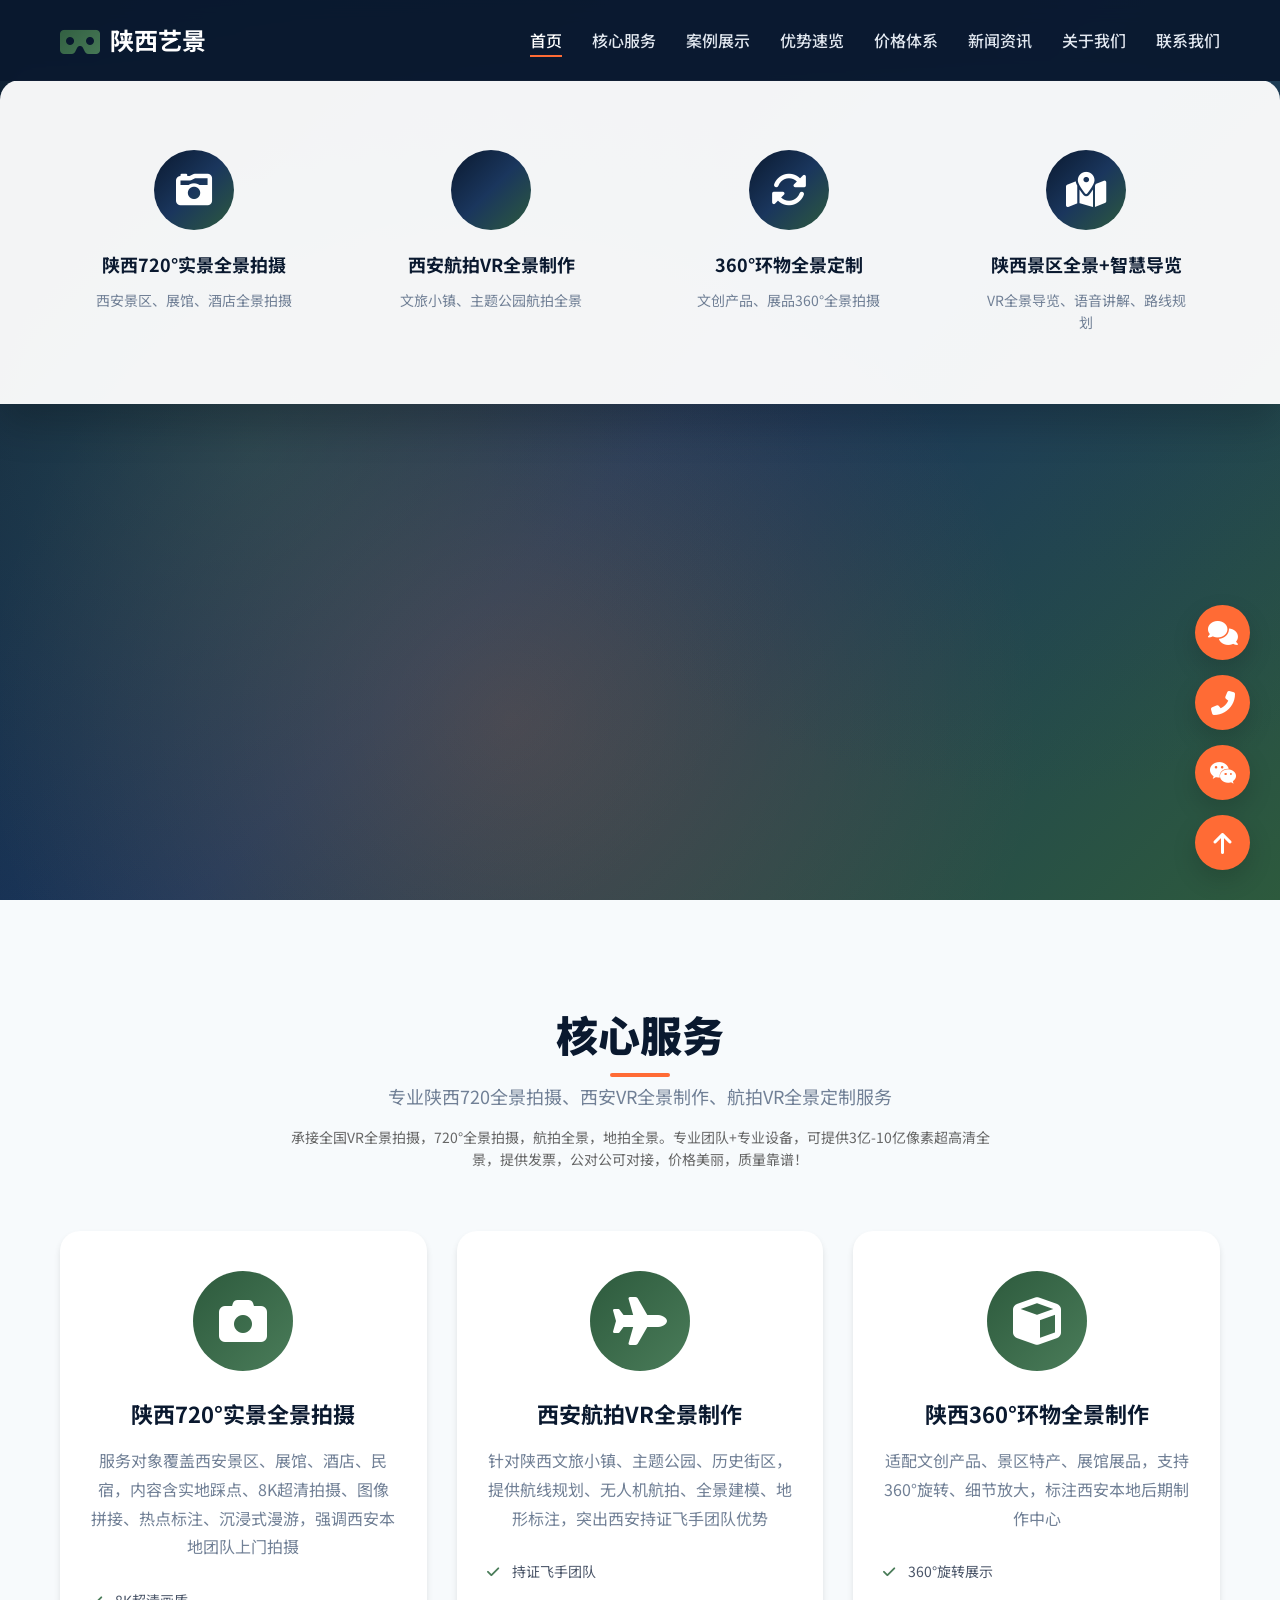
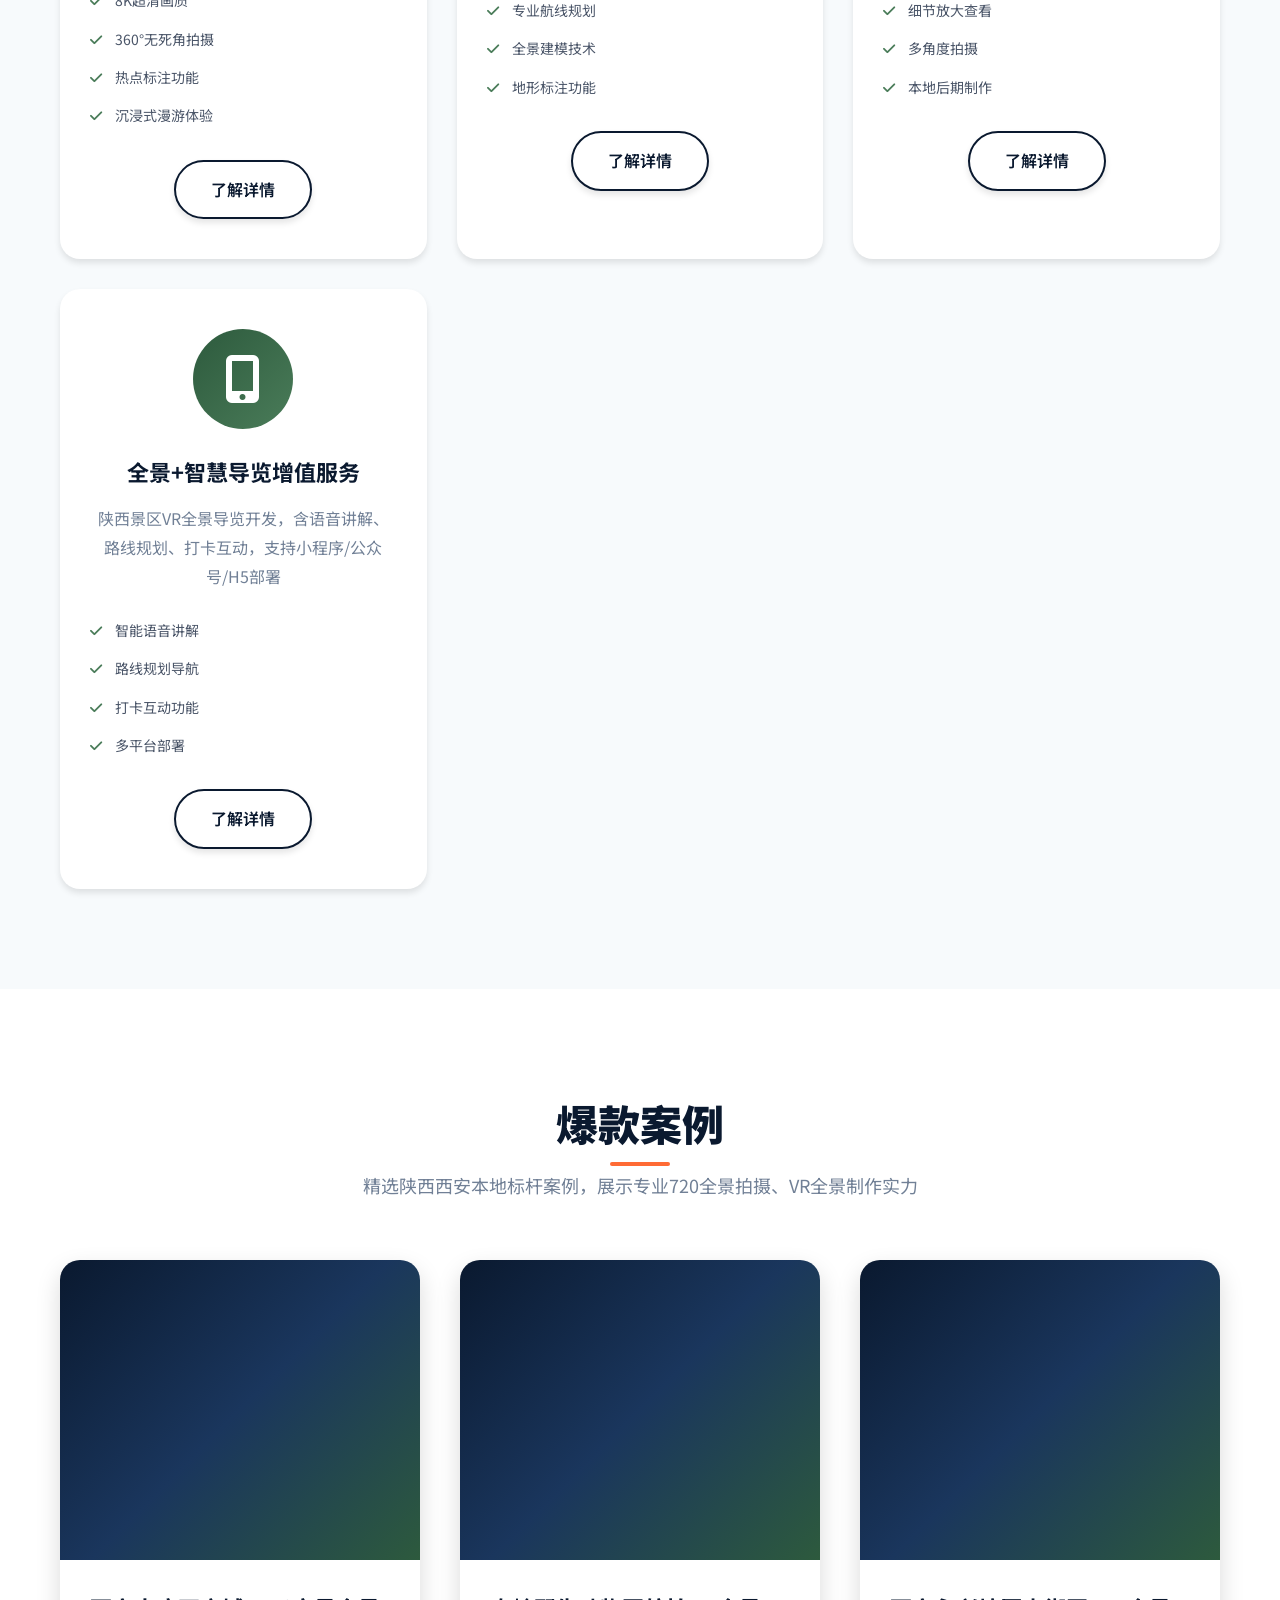
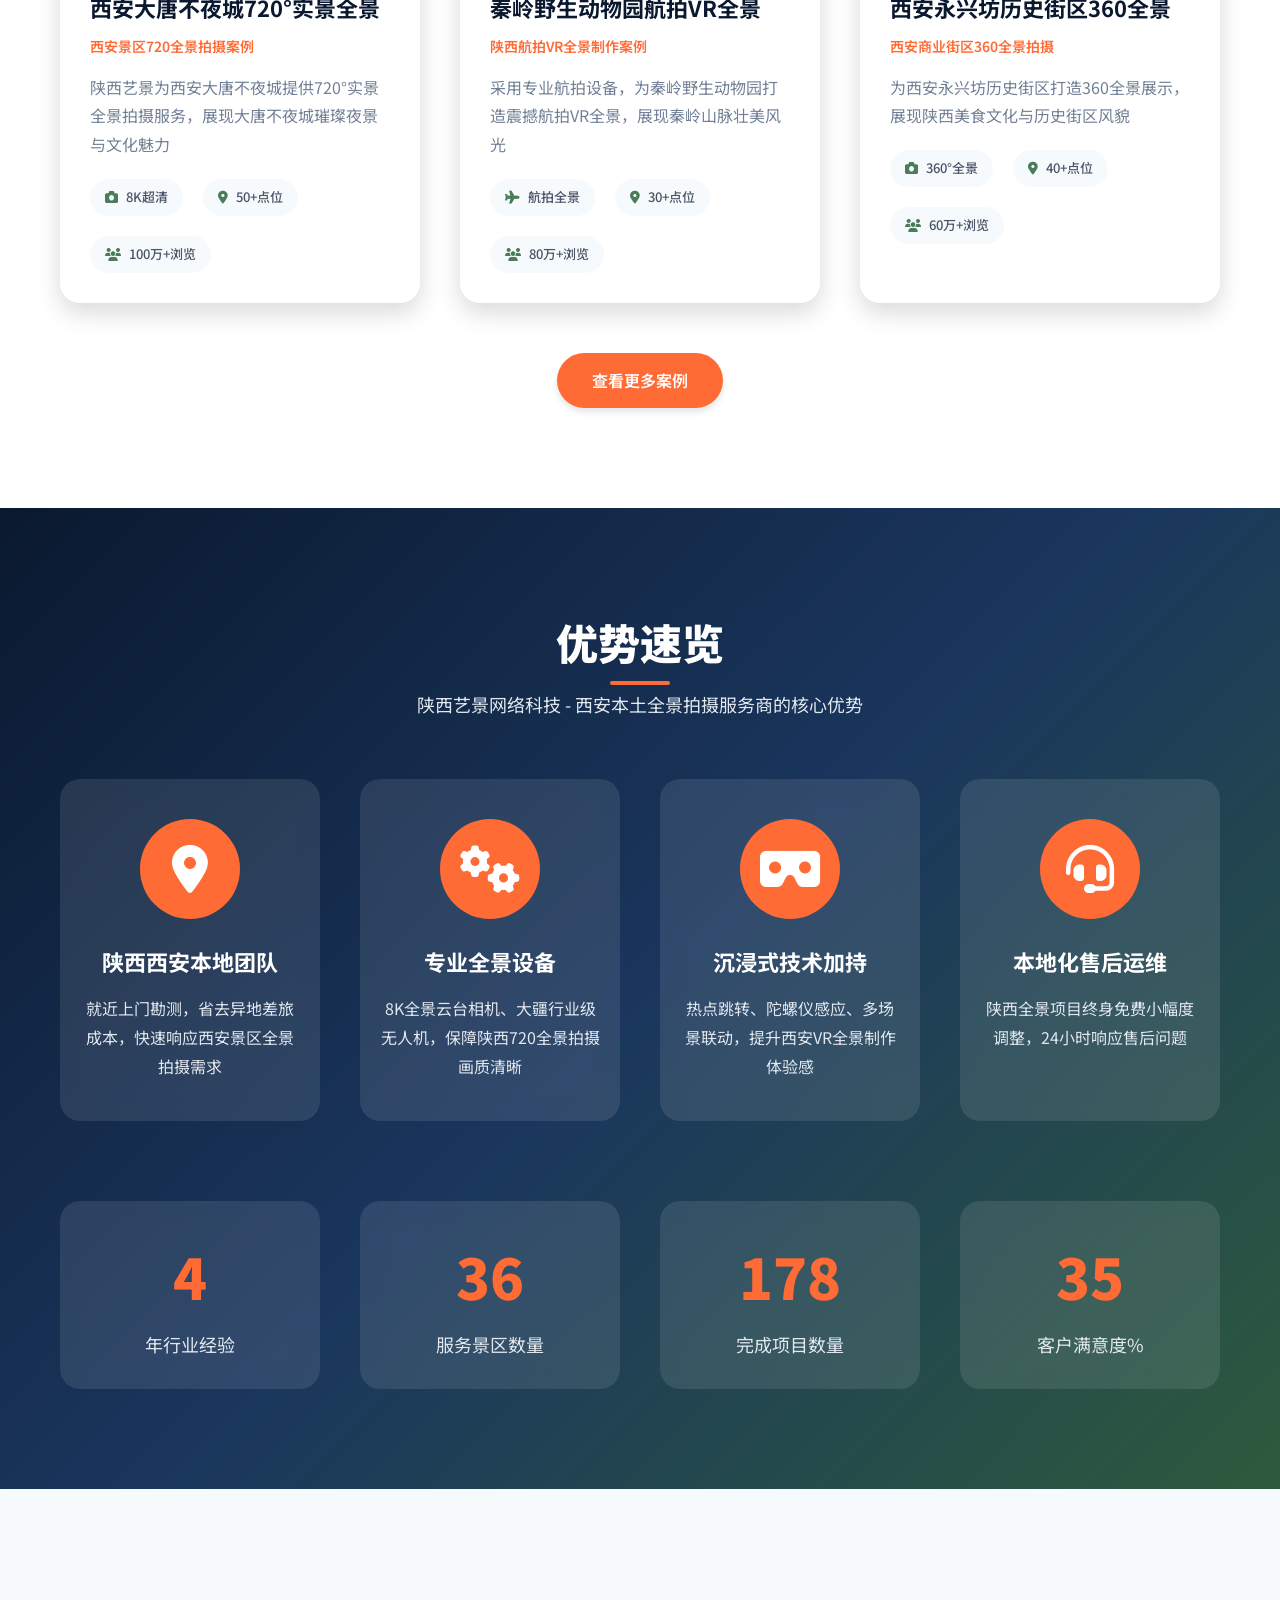
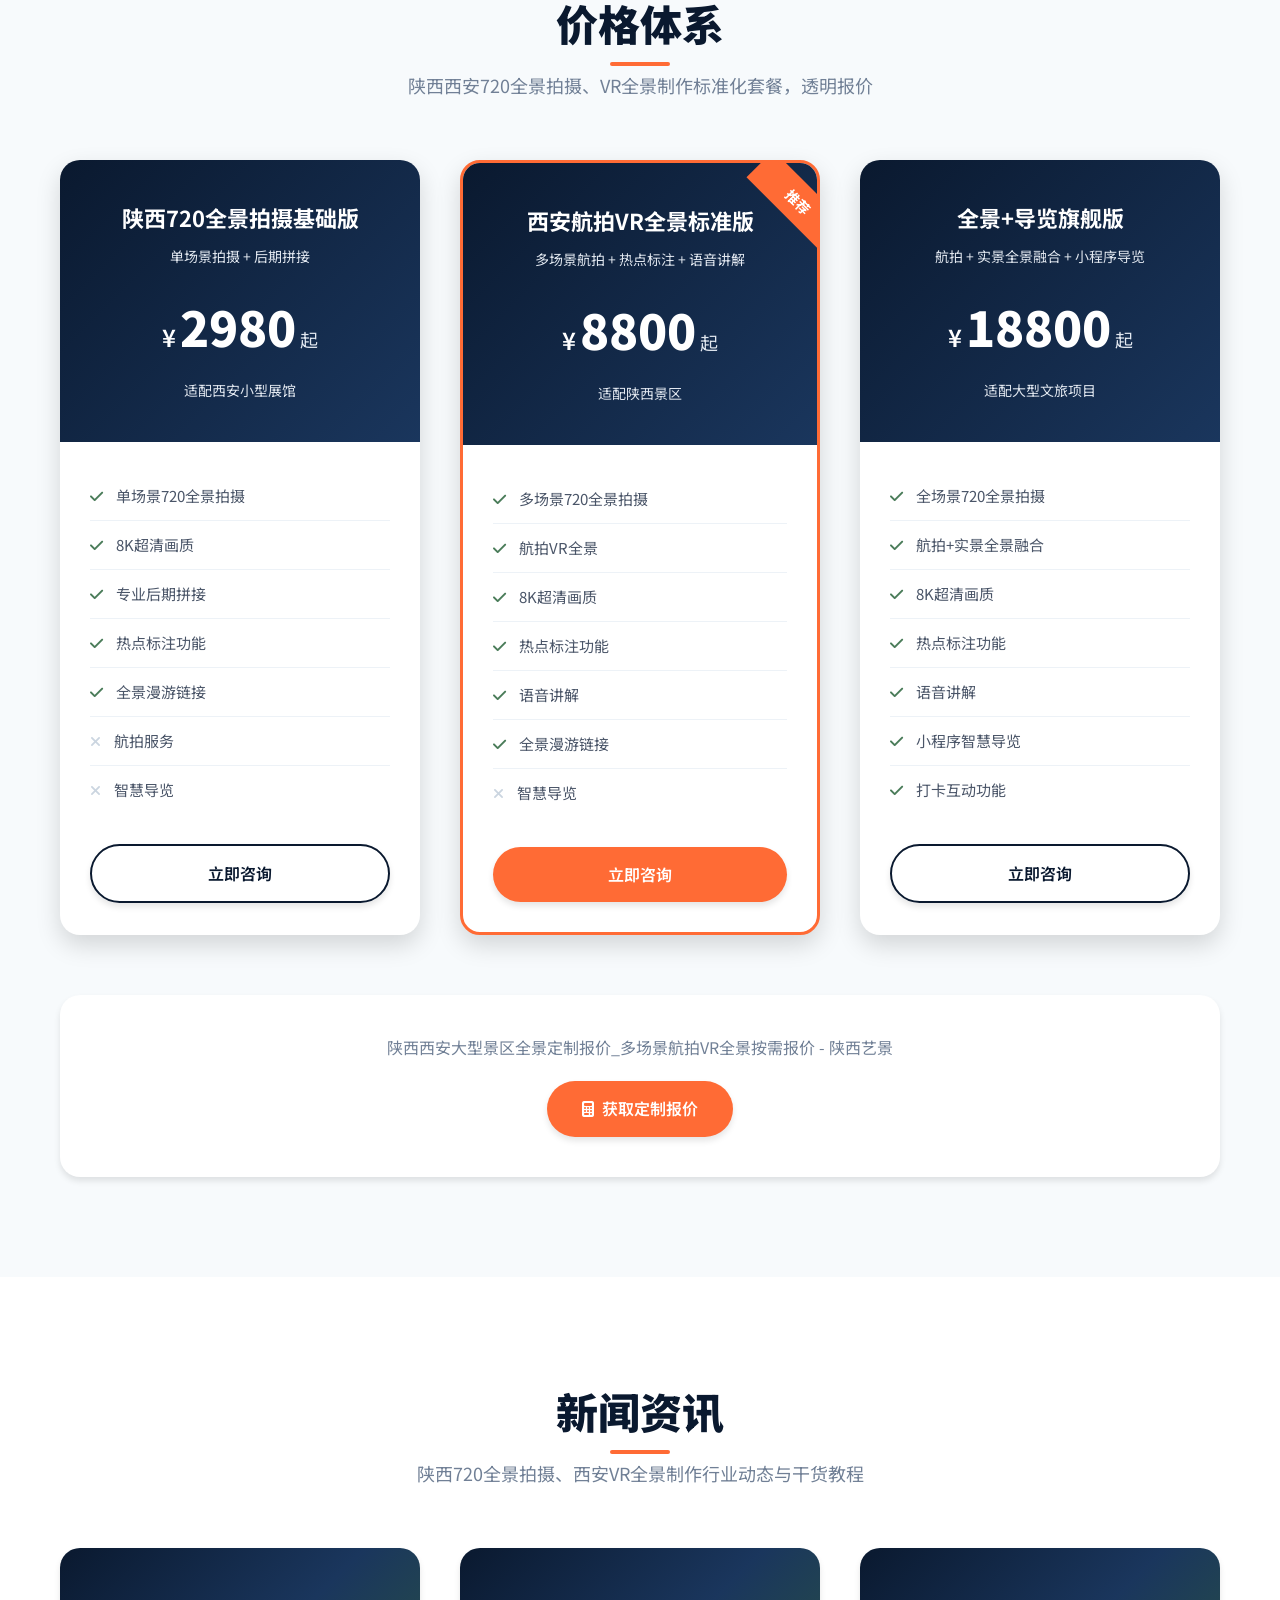
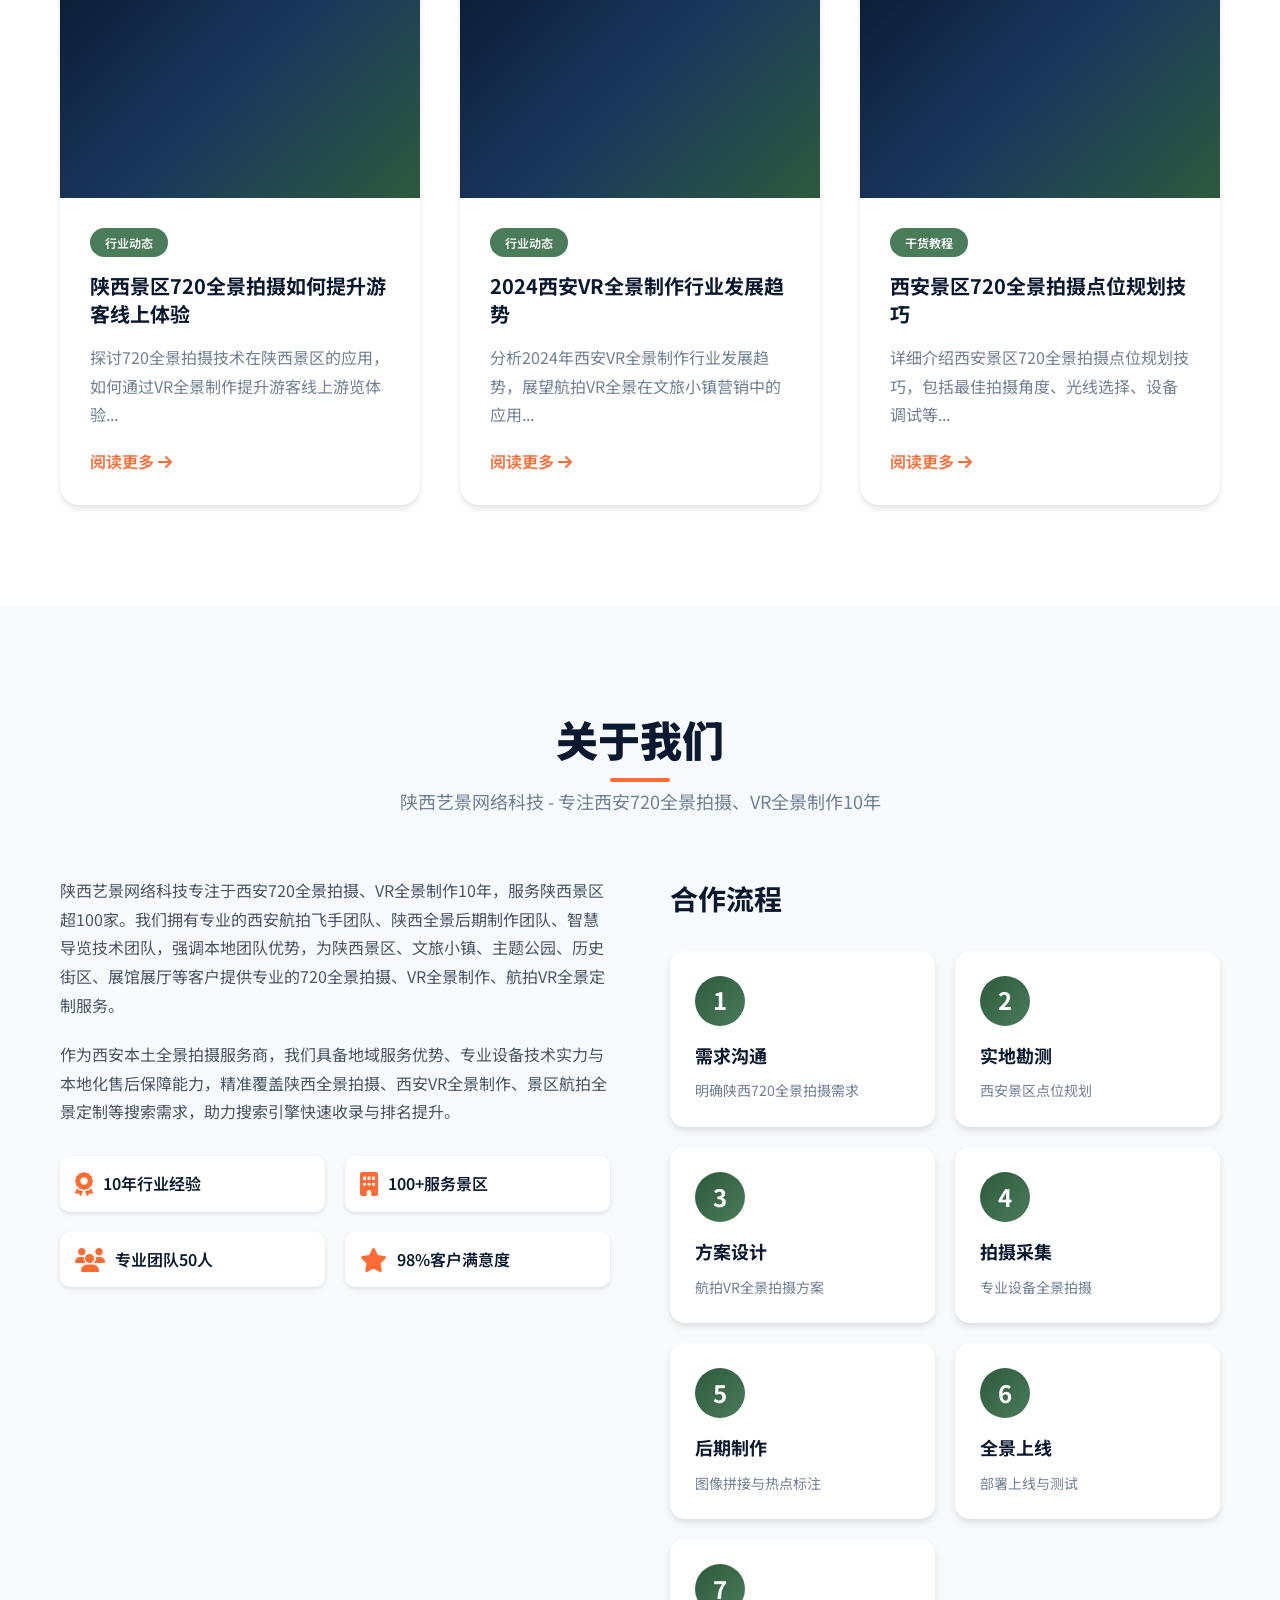
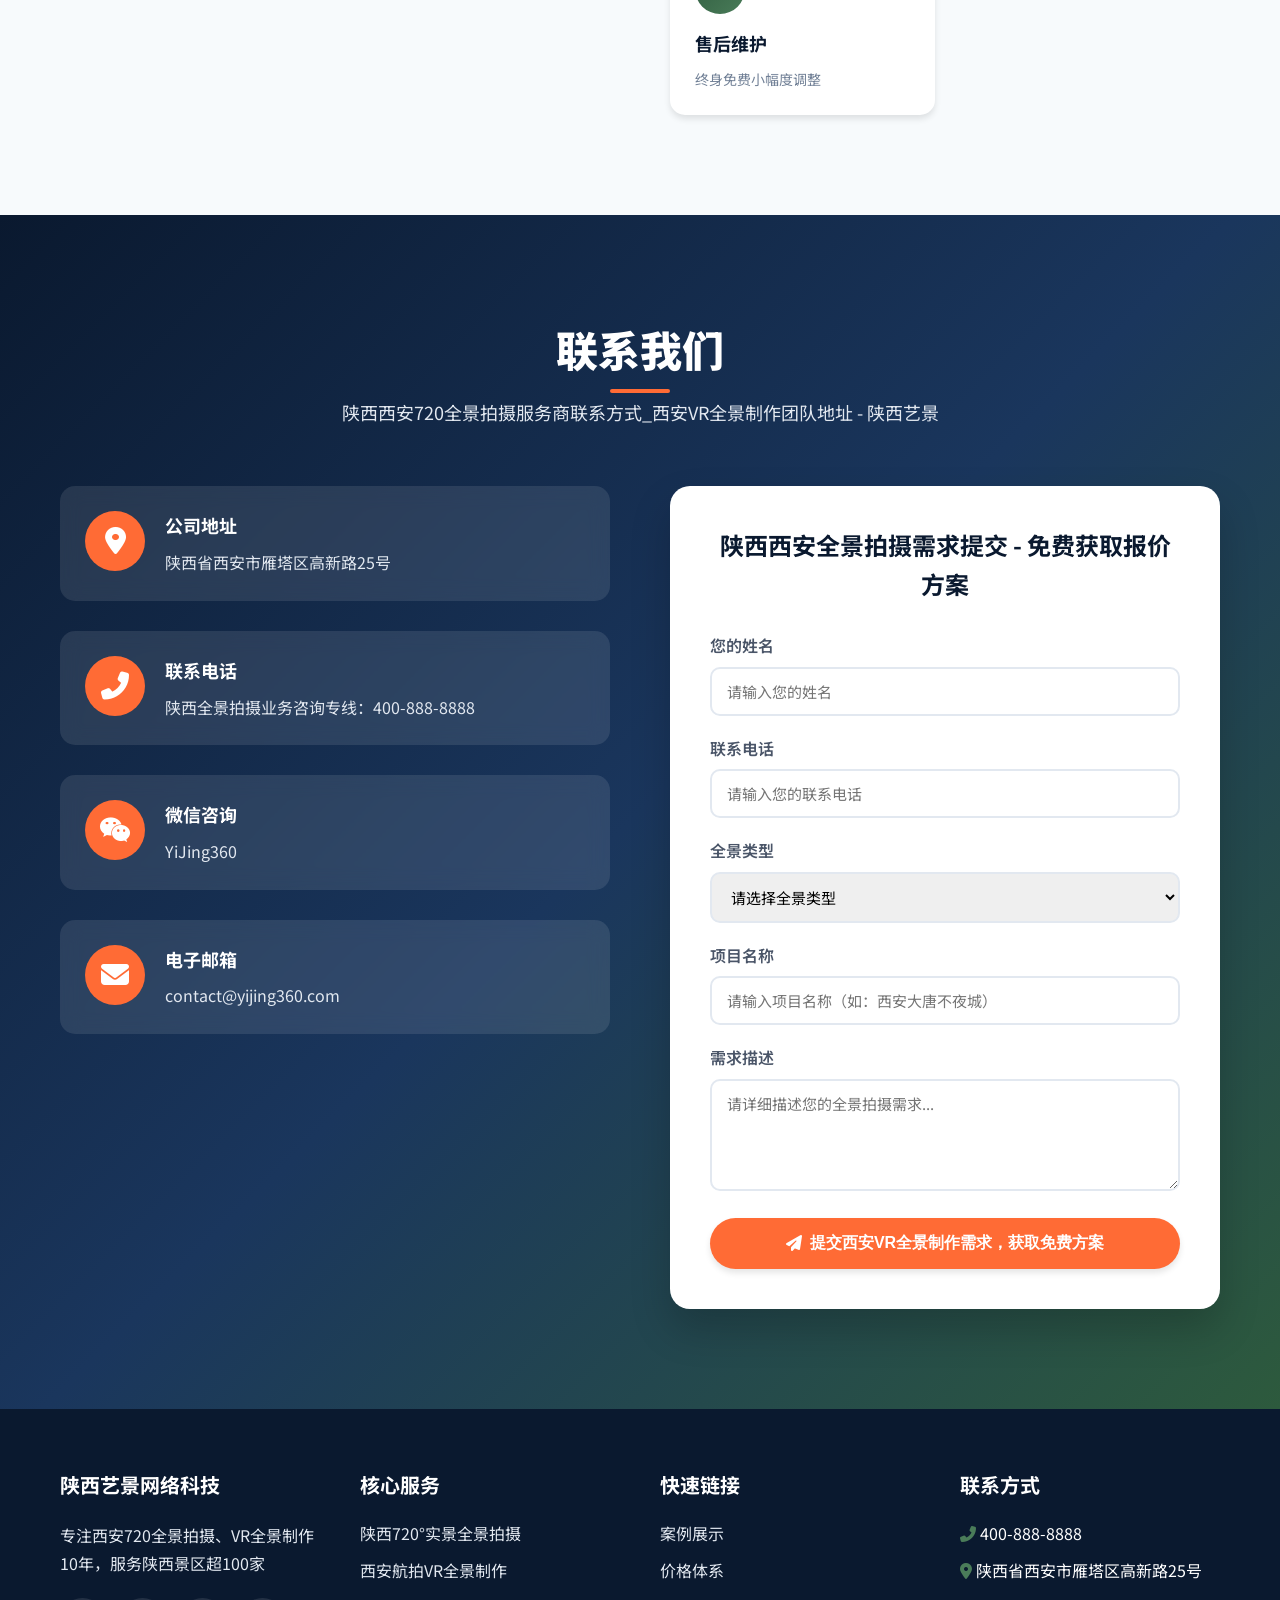
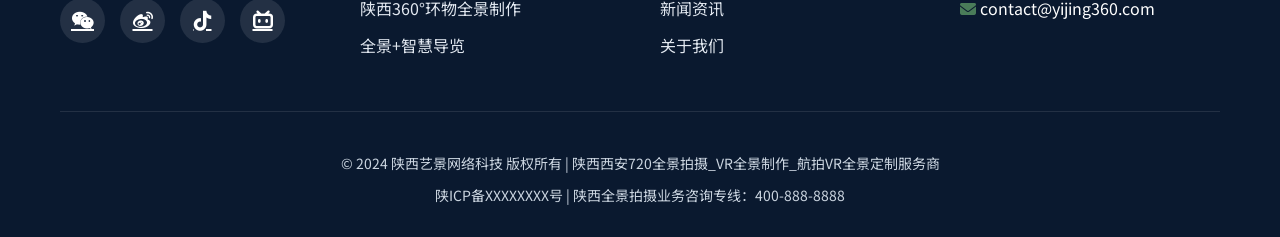
==== index.html @ 9a30a1e3 "Add files via upload" ====
<!DOCTYPE html>
<html lang="zh-CN">
<head>
    <meta charset="UTF-8">
    <meta name="viewport" content="width=device-width, initial-scale=1.0">
    <meta http-equiv="X-UA-Compatible" content="IE=edge">
    <title>陕西西安720全景拍摄_VR全景制作_航拍VR全景定制 - 陕西艺景网络科技</title>
    <meta name="keywords" content="陕西720全景拍摄,西安VR全景制作,航拍VR全景,360全景拍摄,西安全景拍摄,陕西景区全景,西安全景制作,VR全景定制,全景拍摄公司">
    <meta name="description" content="陕西艺景是专业的西安720全景拍摄、VR全景制作、航拍VR全景定制服务商，专注陕西景区、文旅小镇全景拍摄，提供本地化上门勘测与售后，咨询陕西全景拍摄报价热线：400-888-8888">
    <meta name="author" content="陕西艺景网络科技">
    <meta name="robots" content="index,follow">
    <link rel="canonical" href="https://www.yijing360.com/">
    <link rel="stylesheet" href="css/style.css">
    <link rel="stylesheet" href="https://cdnjs.cloudflare.com/ajax/libs/font-awesome/6.4.0/css/all.min.css">
</head>
<body>
    <header class="header">
        <nav class="navbar">
            <div class="container">
                <div class="nav-brand">
                    <a href="index.html" title="陕西艺景网络科技 - 西安全景拍摄专家">
                        <span class="logo-icon"><i class="fas fa-vr-cardboard"></i></span>
                        <span class="logo-text">陕西艺景</span>
                    </a>
                </div>
                <ul class="nav-menu">
                    <li><a href="#home" class="active">首页</a></li>
                    <li><a href="#services">核心服务</a></li>
                    <li><a href="#cases">案例展示</a></li>
                    <li><a href="#advantages">优势速览</a></li>
                    <li><a href="#pricing">价格体系</a></li>
                    <li><a href="#news">新闻资讯</a></li>
                    <li><a href="#about">关于我们</a></li>
                    <li><a href="#contact">联系我们</a></li>
                </ul>
                <div class="nav-toggle">
                    <span></span>
                    <span></span>
                    <span></span>
                </div>
            </div>
        </nav>
    </header>

    <main>
        <section id="home" class="hero">
            <div class="hero-slider">
                <div class="hero-slide active">
                    <div class="hero-bg" style="background: linear-gradient(135deg, #0a192f 0%, #1a365d 50%, #2d5a3d 100%);">
                        <div class="hero-particles"></div>
                    </div>
                    <div class="hero-content">
                        <h1>陕西西安720全景拍摄专家</h1>
                        <p class="hero-subtitle">景区航拍VR全景制作_360全景定制 - 陕西艺景</p>
                        <p class="hero-description">专注陕西景区、文旅小镇、主题公园、历史街区720°实景全景拍摄，提供本地化上门勘测与售后保障</p>
                        <div class="hero-buttons">
                            <a href="#contact" class="btn btn-primary">
                                <i class="fas fa-phone-alt"></i> 免费获取报价
                            </a>
                            <a href="#cases" class="btn btn-secondary">
                                <i class="fas fa-play-circle"></i> 查看案例
                            </a>
                        </div>
                    </div>
                </div>
            </div>

            <div class="quick-entries">
                <div class="container">
                    <div class="entries-grid">
                        <a href="#services" class="entry-item" title="陕西720°实景全景拍摄">
                            <div class="entry-icon">
                                <i class="fas fa-camera-retro"></i>
                            </div>
                            <h3>陕西720°实景全景拍摄</h3>
                            <p>西安景区、展馆、酒店全景拍摄</p>
                        </a>
                        <a href="#services" class="entry-item" title="西安航拍VR全景制作">
                            <div class="entry-icon">
                                <i class="fas fa-drone"></i>
                            </div>
                            <h3>西安航拍VR全景制作</h3>
                            <p>文旅小镇、主题公园航拍全景</p>
                        </a>
                        <a href="#services" class="entry-item" title="360°环物全景定制">
                            <div class="entry-icon">
                                <i class="fas fa-sync-alt"></i>
                            </div>
                            <h3>360°环物全景定制</h3>
                            <p>文创产品、展品360°全景拍摄</p>
                        </a>
                        <a href="#services" class="entry-item" title="陕西景区全景+智慧导览">
                            <div class="entry-icon">
                                <i class="fas fa-map-marked-alt"></i>
                            </div>
                            <h3>陕西景区全景+智慧导览</h3>
                            <p>VR全景导览、语音讲解、路线规划</p>
                        </a>
                    </div>
                </div>
            </div>
        </section>

        <section id="services" class="services">
            <div class="container">
                <div class="section-header">
                    <h2>核心服务</h2>
                    <p>专业陕西720全景拍摄、西安VR全景制作、航拍VR全景定制服务</p>
                    <p style="margin-top: 15px; color: #666; font-size: 14px; line-height: 1.6;">
                        承接全国VR全景拍摄，720°全景拍摄，航拍全景，地拍全景。专业团队+专业设备，可提供3亿-10亿像素超高清全景，提供发票，公对公可对接，价格美丽，质量靠谱！
                    </p>
                </div>
                <div class="services-grid">
                    <div class="service-card">
                        <div class="service-icon">
                            <i class="fas fa-camera"></i>
                        </div>
                        <h3>陕西720°实景全景拍摄</h3>
                        <p>服务对象覆盖西安景区、展馆、酒店、民宿，内容含实地踩点、8K超清拍摄、图像拼接、热点标注、沉浸式漫游，强调西安本地团队上门拍摄</p>
                        <ul class="service-features">
                            <li><i class="fas fa-check"></i> 8K超清画质</li>
                            <li><i class="fas fa-check"></i> 360°无死角拍摄</li>
                            <li><i class="fas fa-check"></i> 热点标注功能</li>
                            <li><i class="fas fa-check"></i> 沉浸式漫游体验</li>
                        </ul>
                        <a href="#contact" class="btn btn-outline">了解详情</a>
                    </div>
                    <div class="service-card">
                        <div class="service-icon">
                            <i class="fas fa-plane"></i>
                        </div>
                        <h3>西安航拍VR全景制作</h3>
                        <p>针对陕西文旅小镇、主题公园、历史街区，提供航线规划、无人机航拍、全景建模、地形标注，突出西安持证飞手团队优势</p>
                        <ul class="service-features">
                            <li><i class="fas fa-check"></i> 持证飞手团队</li>
                            <li><i class="fas fa-check"></i> 专业航线规划</li>
                            <li><i class="fas fa-check"></i> 全景建模技术</li>
                            <li><i class="fas fa-check"></i> 地形标注功能</li>
                        </ul>
                        <a href="#contact" class="btn btn-outline">了解详情</a>
                    </div>
                    <div class="service-card">
                        <div class="service-icon">
                            <i class="fas fa-cube"></i>
                        </div>
                        <h3>陕西360°环物全景制作</h3>
                        <p>适配文创产品、景区特产、展馆展品，支持360°旋转、细节放大，标注西安本地后期制作中心</p>
                        <ul class="service-features">
                            <li><i class="fas fa-check"></i> 360°旋转展示</li>
                            <li><i class="fas fa-check"></i> 细节放大查看</li>
                            <li><i class="fas fa-check"></i> 多角度拍摄</li>
                            <li><i class="fas fa-check"></i> 本地后期制作</li>
                        </ul>
                        <a href="#contact" class="btn btn-outline">了解详情</a>
                    </div>
                    <div class="service-card">
                        <div class="service-icon">
                            <i class="fas fa-mobile-alt"></i>
                        </div>
                        <h3>全景+智慧导览增值服务</h3>
                        <p>陕西景区VR全景导览开发，含语音讲解、路线规划、打卡互动，支持小程序/公众号/H5部署</p>
                        <ul class="service-features">
                            <li><i class="fas fa-check"></i> 智能语音讲解</li>
                            <li><i class="fas fa-check"></i> 路线规划导航</li>
                            <li><i class="fas fa-check"></i> 打卡互动功能</li>
                            <li><i class="fas fa-check"></i> 多平台部署</li>
                        </ul>
                        <a href="#contact" class="btn btn-outline">了解详情</a>
                    </div>
                </div>
            </div>
        </section>

        <section id="cases" class="cases">
            <div class="container">
                <div class="section-header">
                    <h2>爆款案例</h2>
                    <p>精选陕西西安本地标杆案例，展示专业720全景拍摄、VR全景制作实力</p>
                </div>
                <div class="cases-grid">
                    <div class="case-card">
                        <div class="case-image">
                            <div class="case-overlay">
                                <a href="#" class="btn btn-white">
                                    <i class="fas fa-play"></i> 在线漫游
                                </a>
                            </div>
                        </div>
                        <div class="case-content">
                            <h3>西安大唐不夜城720°实景全景</h3>
                            <p class="case-keyword">西安景区720全景拍摄案例</p>
                            <p class="case-description">陕西艺景为西安大唐不夜城提供720°实景全景拍摄服务，展现大唐不夜城璀璨夜景与文化魅力</p>
                            <div class="case-tech">
                                <span><i class="fas fa-camera"></i> 8K超清</span>
                                <span><i class="fas fa-map-marker-alt"></i> 50+点位</span>
                                <span><i class="fas fa-users"></i> 100万+浏览</span>
                            </div>
                        </div>
                    </div>
                    <div class="case-card">
                        <div class="case-image">
                            <div class="case-overlay">
                                <a href="#" class="btn btn-white">
                                    <i class="fas fa-play"></i> 在线漫游
                                </a>
                            </div>
                        </div>
                        <div class="case-content">
                            <h3>秦岭野生动物园航拍VR全景</h3>
                            <p class="case-keyword">陕西航拍VR全景制作案例</p>
                            <p class="case-description">采用专业航拍设备，为秦岭野生动物园打造震撼航拍VR全景，展现秦岭山脉壮美风光</p>
                            <div class="case-tech">
                                <span><i class="fas fa-plane"></i> 航拍全景</span>
                                <span><i class="fas fa-map-marker-alt"></i> 30+点位</span>
                                <span><i class="fas fa-users"></i> 80万+浏览</span>
                            </div>
                        </div>
                    </div>
                    <div class="case-card">
                        <div class="case-image">
                            <div class="case-overlay">
                                <a href="#" class="btn btn-white">
                                    <i class="fas fa-play"></i> 在线漫游
                                </a>
                            </div>
                        </div>
                        <div class="case-content">
                            <h3>西安永兴坊历史街区360全景</h3>
                            <p class="case-keyword">西安商业街区360全景拍摄</p>
                            <p class="case-description">为西安永兴坊历史街区打造360全景展示，展现陕西美食文化与历史街区风貌</p>
                            <div class="case-tech">
                                <span><i class="fas fa-camera"></i> 360°全景</span>
                                <span><i class="fas fa-map-marker-alt"></i> 40+点位</span>
                                <span><i class="fas fa-users"></i> 60万+浏览</span>
                            </div>
                        </div>
                    </div>
                </div>
                <div class="cases-more">
                    <a href="#" class="btn btn-primary">查看更多案例</a>
                </div>
            </div>
        </section>

        <section id="advantages" class="advantages">
            <div class="container">
                <div class="section-header">
                    <h2>优势速览</h2>
                    <p>陕西艺景网络科技 - 西安本土全景拍摄服务商的核心优势</p>
                </div>
                <div class="advantages-grid">
                    <div class="advantage-item">
                        <div class="advantage-icon">
                            <i class="fas fa-map-marker-alt"></i>
                        </div>
                        <h3>陕西西安本地团队</h3>
                        <p>就近上门勘测，省去异地差旅成本，快速响应西安景区全景拍摄需求</p>
                    </div>
                    <div class="advantage-item">
                        <div class="advantage-icon">
                            <i class="fas fa-cogs"></i>
                        </div>
                        <h3>专业全景设备</h3>
                        <p>8K全景云台相机、大疆行业级无人机，保障陕西720全景拍摄画质清晰</p>
                    </div>
                    <div class="advantage-item">
                        <div class="advantage-icon">
                            <i class="fas fa-vr-cardboard"></i>
                        </div>
                        <h3>沉浸式技术加持</h3>
                        <p>热点跳转、陀螺仪感应、多场景联动，提升西安VR全景制作体验感</p>
                    </div>
                    <div class="advantage-item">
                        <div class="advantage-icon">
                            <i class="fas fa-headset"></i>
                        </div>
                        <h3>本地化售后运维</h3>
                        <p>陕西全景项目终身免费小幅度调整，24小时响应售后问题</p>
                    </div>
                </div>
                <div class="stats">
                    <div class="stat-item">
                        <div class="stat-number" data-count="10">0</div>
                        <div class="stat-label">年行业经验</div>
                    </div>
                    <div class="stat-item">
                        <div class="stat-number" data-count="100">0</div>
                        <div class="stat-label">服务景区数量</div>
                    </div>
                    <div class="stat-item">
                        <div class="stat-number" data-count="500">0</div>
                        <div class="stat-label">完成项目数量</div>
                    </div>
                    <div class="stat-item">
                        <div class="stat-number" data-count="98">0</div>
                        <div class="stat-label">客户满意度%</div>
                    </div>
                </div>
            </div>
        </section>

        <section id="pricing" class="pricing">
            <div class="container">
                <div class="section-header">
                    <h2>价格体系</h2>
                    <p>陕西西安720全景拍摄、VR全景制作标准化套餐，透明报价</p>
                </div>
                <div class="pricing-grid">
                    <div class="pricing-card">
                        <div class="pricing-header">
                            <h3>陕西720全景拍摄基础版</h3>
                            <p class="pricing-subtitle">单场景拍摄 + 后期拼接</p>
                            <div class="pricing-price">
                                <span class="currency">¥</span>
                                <span class="amount">2980</span>
                                <span class="period">起</span>
                            </div>
                            <p class="pricing-desc">适配西安小型展馆</p>
                        </div>
                        <ul class="pricing-features">
                            <li><i class="fas fa-check"></i> 单场景720全景拍摄</li>
                            <li><i class="fas fa-check"></i> 8K超清画质</li>
                            <li><i class="fas fa-check"></i> 专业后期拼接</li>
                            <li><i class="fas fa-check"></i> 热点标注功能</li>
                            <li><i class="fas fa-check"></i> 全景漫游链接</li>
                            <li><i class="fas fa-times"></i> 航拍服务</li>
                            <li><i class="fas fa-times"></i> 智慧导览</li>
                        </ul>
                        <a href="#contact" class="btn btn-outline">立即咨询</a>
                    </div>
                    <div class="pricing-card featured">
                        <div class="pricing-badge">推荐</div>
                        <div class="pricing-header">
                            <h3>西安航拍VR全景标准版</h3>
                            <p class="pricing-subtitle">多场景航拍 + 热点标注 + 语音讲解</p>
                            <div class="pricing-price">
                                <span class="currency">¥</span>
                                <span class="amount">8800</span>
                                <span class="period">起</span>
                            </div>
                            <p class="pricing-desc">适配陕西景区</p>
                        </div>
                        <ul class="pricing-features">
                            <li><i class="fas fa-check"></i> 多场景720全景拍摄</li>
                            <li><i class="fas fa-check"></i> 航拍VR全景</li>
                            <li><i class="fas fa-check"></i> 8K超清画质</li>
                            <li><i class="fas fa-check"></i> 热点标注功能</li>
                            <li><i class="fas fa-check"></i> 语音讲解</li>
                            <li><i class="fas fa-check"></i> 全景漫游链接</li>
                            <li><i class="fas fa-times"></i> 智慧导览</li>
                        </ul>
                        <a href="#contact" class="btn btn-primary">立即咨询</a>
                    </div>
                    <div class="pricing-card">
                        <div class="pricing-header">
                            <h3>全景+导览旗舰版</h3>
                            <p class="pricing-subtitle">航拍 + 实景全景融合 + 小程序导览</p>
                            <div class="pricing-price">
                                <span class="currency">¥</span>
                                <span class="amount">18800</span>
                                <span class="period">起</span>
                            </div>
                            <p class="pricing-desc">适配大型文旅项目</p>
                        </div>
                        <ul class="pricing-features">
                            <li><i class="fas fa-check"></i> 全场景720全景拍摄</li>
                            <li><i class="fas fa-check"></i> 航拍+实景全景融合</li>
                            <li><i class="fas fa-check"></i> 8K超清画质</li>
                            <li><i class="fas fa-check"></i> 热点标注功能</li>
                            <li><i class="fas fa-check"></i> 语音讲解</li>
                            <li><i class="fas fa-check"></i> 小程序智慧导览</li>
                            <li><i class="fas fa-check"></i> 打卡互动功能</li>
                        </ul>
                        <a href="#contact" class="btn btn-outline">立即咨询</a>
                    </div>
                </div>
                <div class="pricing-cta">
                    <p>陕西西安大型景区全景定制报价_多场景航拍VR全景按需报价 - 陕西艺景</p>
                    <a href="#contact" class="btn btn-primary">
                        <i class="fas fa-calculator"></i> 获取定制报价
                    </a>
                </div>
            </div>
        </section>

        <section id="news" class="news">
            <div class="container">
                <div class="section-header">
                    <h2>新闻资讯</h2>
                    <p>陕西720全景拍摄、西安VR全景制作行业动态与干货教程</p>
                </div>
                <div class="news-grid">
                    <div class="news-card">
                        <div class="news-image"></div>
                        <div class="news-content">
                            <div class="news-category">行业动态</div>
                            <h3>陕西景区720全景拍摄如何提升游客线上体验</h3>
                            <p>探讨720全景拍摄技术在陕西景区的应用，如何通过VR全景制作提升游客线上游览体验...</p>
                            <a href="#" class="news-link">阅读更多 <i class="fas fa-arrow-right"></i></a>
                        </div>
                    </div>
                    <div class="news-card">
                        <div class="news-image"></div>
                        <div class="news-content">
                            <div class="news-category">行业动态</div>
                            <h3>2024西安VR全景制作行业发展趋势</h3>
                            <p>分析2024年西安VR全景制作行业发展趋势，展望航拍VR全景在文旅小镇营销中的应用...</p>
                            <a href="#" class="news-link">阅读更多 <i class="fas fa-arrow-right"></i></a>
                        </div>
                    </div>
                    <div class="news-card">
                        <div class="news-image"></div>
                        <div class="news-content">
                            <div class="news-category">干货教程</div>
                            <h3>西安景区720全景拍摄点位规划技巧</h3>
                            <p>详细介绍西安景区720全景拍摄点位规划技巧，包括最佳拍摄角度、光线选择、设备调试等...</p>
                            <a href="#" class="news-link">阅读更多 <i class="fas fa-arrow-right"></i></a>
                        </div>
                    </div>
                </div>
            </div>
        </section>

        <section id="about" class="about">
            <div class="container">
                <div class="section-header">
                    <h2>关于我们</h2>
                    <p>陕西艺景网络科技 - 专注西安720全景拍摄、VR全景制作10年</p>
                </div>
                <div class="about-content">
                    <div class="about-text">
                        <p>陕西艺景网络科技专注于西安720全景拍摄、VR全景制作10年，服务陕西景区超100家。我们拥有专业的西安航拍飞手团队、陕西全景后期制作团队、智慧导览技术团队，强调本地团队优势，为陕西景区、文旅小镇、主题公园、历史街区、展馆展厅等客户提供专业的720全景拍摄、VR全景制作、航拍VR全景定制服务。</p>
                        <p>作为西安本土全景拍摄服务商，我们具备地域服务优势、专业设备技术实力与本地化售后保障能力，精准覆盖陕西全景拍摄、西安VR全景制作、景区航拍全景定制等搜索需求，助力搜索引擎快速收录与排名提升。</p>
                        <div class="about-features">
                            <div class="about-feature">
                                <i class="fas fa-award"></i>
                                <span>10年行业经验</span>
                            </div>
                            <div class="about-feature">
                                <i class="fas fa-building"></i>
                                <span>100+服务景区</span>
                            </div>
                            <div class="about-feature">
                                <i class="fas fa-users"></i>
                                <span>专业团队50人</span>
                            </div>
                            <div class="about-feature">
                                <i class="fas fa-star"></i>
                                <span>98%客户满意度</span>
                            </div>
                        </div>
                    </div>
                    <div class="about-process">
                        <h3>合作流程</h3>
                        <div class="process-steps">
                            <div class="process-step">
                                <div class="step-number">1</div>
                                <h4>需求沟通</h4>
                                <p>明确陕西720全景拍摄需求</p>
                            </div>
                            <div class="process-step">
                                <div class="step-number">2</div>
                                <h4>实地勘测</h4>
                                <p>西安景区点位规划</p>
                            </div>
                            <div class="process-step">
                                <div class="step-number">3</div>
                                <h4>方案设计</h4>
                                <p>航拍VR全景拍摄方案</p>
                            </div>
                            <div class="process-step">
                                <div class="step-number">4</div>
                                <h4>拍摄采集</h4>
                                <p>专业设备全景拍摄</p>
                            </div>
                            <div class="process-step">
                                <div class="step-number">5</div>
                                <h4>后期制作</h4>
                                <p>图像拼接与热点标注</p>
                            </div>
                            <div class="process-step">
                                <div class="step-number">6</div>
                                <h4>全景上线</h4>
                                <p>部署上线与测试</p>
                            </div>
                            <div class="process-step">
                                <div class="step-number">7</div>
                                <h4>售后维护</h4>
                                <p>终身免费小幅度调整</p>
                            </div>
                        </div>
                    </div>
                </div>
            </div>
        </section>

        <section id="contact" class="contact">
            <div class="container">
                <div class="section-header">
                    <h2>联系我们</h2>
                    <p>陕西西安720全景拍摄服务商联系方式_西安VR全景制作团队地址 - 陕西艺景</p>
                </div>
                <div class="contact-content">
                    <div class="contact-info">
                        <div class="contact-item">
                            <div class="contact-icon">
                                <i class="fas fa-map-marker-alt"></i>
                            </div>
                            <div class="contact-details">
                                <h4>公司地址</h4>
                                <p>陕西省西安市雁塔区高新路25号</p>
                            </div>
                        </div>
                        <div class="contact-item">
                            <div class="contact-icon">
                                <i class="fas fa-phone-alt"></i>
                            </div>
                            <div class="contact-details">
                                <h4>联系电话</h4>
                                <p>陕西全景拍摄业务咨询专线：400-888-8888</p>
                            </div>
                        </div>
                        <div class="contact-item">
                            <div class="contact-icon">
                                <i class="fab fa-weixin"></i>
                            </div>
                            <div class="contact-details">
                                <h4>微信咨询</h4>
                                <p>YiJing360</p>
                            </div>
                        </div>
                        <div class="contact-item">
                            <div class="contact-icon">
                                <i class="fas fa-envelope"></i>
                            </div>
                            <div class="contact-details">
                                <h4>电子邮箱</h4>
                                <p>contact@yijing360.com</p>
                            </div>
                        </div>
                    </div>
                    <div class="contact-form">
                        <h3>陕西西安全景拍摄需求提交 - 免费获取报价方案</h3>
                        <form id="quoteForm">
                            <div class="form-group">
                                <label for="name">您的姓名</label>
                                <input type="text" id="name" name="name" required placeholder="请输入您的姓名">
                            </div>
                            <div class="form-group">
                                <label for="phone">联系电话</label>
                                <input type="tel" id="phone" name="phone" required placeholder="请输入您的联系电话">
                            </div>
                            <div class="form-group">
                                <label for="type">全景类型</label>
                                <select id="type" name="type" required>
                                    <option value="">请选择全景类型</option>
                                    <option value="720">陕西720全景拍摄</option>
                                    <option value="aerial">西安航拍VR全景</option>
                                    <option value="360">360环物全景</option>
                                    <option value="guide">全景+智慧导览</option>
                                </select>
                            </div>
                            <div class="form-group">
                                <label for="project">项目名称</label>
                                <input type="text" id="project" name="project" placeholder="请输入项目名称（如：西安大唐不夜城）">
                            </div>
                            <div class="form-group">
                                <label for="message">需求描述</label>
                                <textarea id="message" name="message" rows="4" placeholder="请详细描述您的全景拍摄需求..."></textarea>
                            </div>
                            <button type="submit" class="btn btn-primary btn-block">
                                <i class="fas fa-paper-plane"></i> 提交西安VR全景制作需求，获取免费方案
                            </button>
                        </form>
                    </div>
                </div>
            </div>
        </section>
    </main>

    <footer class="footer">
        <div class="container">
            <div class="footer-content">
                <div class="footer-section">
                    <h3>陕西艺景网络科技</h3>
                    <p>专注西安720全景拍摄、VR全景制作10年，服务陕西景区超100家</p>
                    <div class="footer-social">
                        <a href="#" title="微信"><i class="fab fa-weixin"></i></a>
                        <a href="#" title="微博"><i class="fab fa-weibo"></i></a>
                        <a href="#" title="抖音"><i class="fab fa-tiktok"></i></a>
                        <a href="#" title="B站"><i class="fab fa-bilibili"></i></a>
                    </div>
                </div>
                <div class="footer-section">
                    <h3>核心服务</h3>
                    <ul>
                        <li><a href="#services">陕西720°实景全景拍摄</a></li>
                        <li><a href="#services">西安航拍VR全景制作</a></li>
                        <li><a href="#services">陕西360°环物全景制作</a></li>
                        <li><a href="#services">全景+智慧导览</a></li>
                    </ul>
                </div>
                <div class="footer-section">
                    <h3>快速链接</h3>
                    <ul>
                        <li><a href="#cases">案例展示</a></li>
                        <li><a href="#pricing">价格体系</a></li>
                        <li><a href="#news">新闻资讯</a></li>
                        <li><a href="#about">关于我们</a></li>
                    </ul>
                </div>
                <div class="footer-section">
                    <h3>联系方式</h3>
                    <ul>
                        <li><i class="fas fa-phone-alt"></i> 400-888-8888</li>
                        <li><i class="fas fa-map-marker-alt"></i> 陕西省西安市雁塔区高新路25号</li>
                        <li><i class="fas fa-envelope"></i> contact@yijing360.com</li>
                    </ul>
                </div>
            </div>
            <div class="footer-bottom">
                <p>&copy; 2024 陕西艺景网络科技 版权所有 | 陕西西安720全景拍摄_VR全景制作_航拍VR全景定制服务商</p>
                <p>陕ICP备XXXXXXXX号 | 陕西全景拍摄业务咨询专线：400-888-8888</p>
            </div>
        </div>
    </footer>

    <div class="floating-contact">
        <a href="#contact" class="floating-btn" title="在线咨询">
            <i class="fas fa-comments"></i>
        </a>
        <a href="tel:400-888-8888" class="floating-btn" title="电话咨询">
            <i class="fas fa-phone-alt"></i>
        </a>
        <a href="#" class="floating-btn" title="微信咨询">
            <i class="fab fa-weixin"></i>
        </a>
        <a href="#home" class="floating-btn" title="返回顶部">
            <i class="fas fa-arrow-up"></i>
        </a>
    </div>

    <script src="js/main.js"></script>
</body>
</html>
---- css/style.css ----
@import url('https://fonts.googleapis.com/css2?family=Noto+Sans+SC:wght@300;400;500;700;900&display=swap');

* {
    margin: 0;
    padding: 0;
    box-sizing: border-box;
}

:root {
    --primary-blue: #0a192f;
    --secondary-blue: #1a365d;
    --accent-green: #2d5a3d;
    --light-green: #4a7c59;
    --orange: #ff6b35;
    --white: #ffffff;
    --gray-100: #f7fafc;
    --gray-200: #edf2f7;
    --gray-300: #e2e8f0;
    --gray-400: #cbd5e0;
    --gray-500: #a0aec0;
    --gray-600: #718096;
    --gray-700: #4a5568;
    --gray-800: #2d3748;
    --gray-900: #1a202c;
    --gradient-primary: linear-gradient(135deg, #0a192f 0%, #1a365d 50%, #2d5a3d 100%);
    --gradient-blue: linear-gradient(135deg, #0a192f 0%, #1a365d 100%);
    --gradient-green: linear-gradient(135deg, #2d5a3d 0%, #4a7c59 100%);
    --shadow-sm: 0 2px 4px rgba(0, 0, 0, 0.1);
    --shadow-md: 0 4px 6px rgba(0, 0, 0, 0.1);
    --shadow-lg: 0 10px 25px rgba(0, 0, 0, 0.15);
    --shadow-xl: 0 20px 40px rgba(0, 0, 0, 0.2);
    --transition: all 0.3s ease;
}

html {
    scroll-behavior: smooth;
}

body {
    font-family: 'Noto Sans SC', -apple-system, BlinkMacSystemFont, 'Segoe UI', Roboto, sans-serif;
    font-size: 16px;
    line-height: 1.6;
    color: var(--gray-800);
    background-color: var(--white);
    overflow-x: hidden;
}

.container {
    max-width: 1200px;
    margin: 0 auto;
    padding: 0 20px;
}

.header {
    position: fixed;
    top: 0;
    left: 0;
    right: 0;
    z-index: 1000;
    background: rgba(10, 25, 47, 0.95);
    backdrop-filter: blur(10px);
    transition: var(--transition);
}

.navbar {
    padding: 15px 0;
}

.navbar .container {
    display: flex;
    justify-content: space-between;
    align-items: center;
}

.nav-brand a {
    display: flex;
    align-items: center;
    gap: 10px;
    text-decoration: none;
    color: var(--white);
    font-size: 24px;
    font-weight: 700;
}

.logo-icon {
    font-size: 32px;
    background: var(--gradient-green);
    -webkit-background-clip: text;
    -webkit-text-fill-color: transparent;
    background-clip: text;
}

.nav-menu {
    display: flex;
    list-style: none;
    gap: 30px;
}

.nav-menu a {
    color: var(--gray-300);
    text-decoration: none;
    font-weight: 500;
    transition: var(--transition);
    position: relative;
    padding: 5px 0;
}

.nav-menu a::after {
    content: '';
    position: absolute;
    bottom: 0;
    left: 0;
    width: 0;
    height: 2px;
    background: var(--orange);
    transition: var(--transition);
}

.nav-menu a:hover,
.nav-menu a.active {
    color: var(--white);
}

.nav-menu a:hover::after,
.nav-menu a.active::after {
    width: 100%;
}

.nav-toggle {
    display: none;
    flex-direction: column;
    gap: 5px;
    cursor: pointer;
}

.nav-toggle span {
    width: 25px;
    height: 3px;
    background: var(--white);
    transition: var(--transition);
}

.hero {
    position: relative;
    min-height: 100vh;
    padding-top: 80px;
    overflow: hidden;
}

.hero-slider {
    position: absolute;
    top: 0;
    left: 0;
    right: 0;
    bottom: 0;
}

.hero-slide {
    position: absolute;
    top: 0;
    left: 0;
    right: 0;
    bottom: 0;
    opacity: 0;
    transition: opacity 1s ease;
}

.hero-slide.active {
    opacity: 1;
}

.hero-bg {
    width: 100%;
    height: 100%;
    position: relative;
}

.hero-particles {
    position: absolute;
    top: 0;
    left: 0;
    right: 0;
    bottom: 0;
    background-image: 
        radial-gradient(circle at 20% 50%, rgba(74, 124, 89, 0.3) 0%, transparent 50%),
        radial-gradient(circle at 80% 20%, rgba(26, 54, 93, 0.3) 0%, transparent 50%),
        radial-gradient(circle at 40% 80%, rgba(255, 107, 53, 0.2) 0%, transparent 50%);
    animation: particles 20s ease-in-out infinite;
}

@keyframes particles {
    0%, 100% {
        transform: translate(0, 0) scale(1);
    }
    25% {
        transform: translate(20px, -20px) scale(1.1);
    }
    50% {
        transform: translate(-10px, 20px) scale(0.9);
    }
    75% {
        transform: translate(-20px, -10px) scale(1.05);
    }
}

.hero-content {
    position: relative;
    z-index: 10;
    display: flex;
    flex-direction: column;
    justify-content: center;
    align-items: center;
    text-align: center;
    padding: 100px 20px;
    color: var(--white);
    animation: fadeInUp 1s ease;
}

@keyframes fadeInUp {
    from {
        opacity: 0;
        transform: translateY(30px);
    }
    to {
        opacity: 1;
        transform: translateY(0);
    }
}

.hero h1 {
    font-size: 48px;
    font-weight: 900;
    margin-bottom: 20px;
    text-shadow: 0 4px 8px rgba(0, 0, 0, 0.3);
    animation: glow 2s ease-in-out infinite alternate;
}

@keyframes glow {
    from {
        text-shadow: 0 0 10px rgba(74, 124, 89, 0.5), 0 0 20px rgba(74, 124, 89, 0.3);
    }
    to {
        text-shadow: 0 0 20px rgba(74, 124, 89, 0.8), 0 0 30px rgba(74, 124, 89, 0.5);
    }
}

.hero-subtitle {
    font-size: 24px;
    font-weight: 500;
    margin-bottom: 15px;
    color: var(--light-green);
}

.hero-description {
    font-size: 18px;
    max-width: 800px;
    margin-bottom: 40px;
    color: var(--gray-300);
}

.hero-buttons {
    display: flex;
    gap: 20px;
    flex-wrap: wrap;
    justify-content: center;
}

.btn {
    display: inline-flex;
    align-items: center;
    gap: 8px;
    padding: 15px 35px;
    border: none;
    border-radius: 50px;
    font-size: 16px;
    font-weight: 600;
    text-decoration: none;
    cursor: pointer;
    transition: var(--transition);
    box-shadow: var(--shadow-md);
}

.btn:hover {
    transform: translateY(-3px);
    box-shadow: var(--shadow-lg);
}

.btn-primary {
    background: var(--orange);
    color: var(--white);
}

.btn-primary:hover {
    background: #e55a2b;
}

.btn-secondary {
    background: transparent;
    color: var(--white);
    border: 2px solid var(--white);
}

.btn-secondary:hover {
    background: var(--white);
    color: var(--primary-blue);
}

.btn-outline {
    background: transparent;
    color: var(--primary-blue);
    border: 2px solid var(--primary-blue);
}

.btn-outline:hover {
    background: var(--primary-blue);
    color: var(--white);
}

.btn-white {
    background: var(--white);
    color: var(--primary-blue);
}

.btn-white:hover {
    background: var(--gray-100);
}

.btn-block {
    width: 100%;
    justify-content: center;
}

.quick-entries {
    position: relative;
    z-index: 10;
    padding: 40px 0;
    background: rgba(255, 255, 255, 0.95);
    margin-top: -50px;
    box-shadow: var(--shadow-xl);
    border-radius: 20px 20px 0 0;
}

.entries-grid {
    display: grid;
    grid-template-columns: repeat(auto-fit, minmax(250px, 1fr));
    gap: 30px;
}

.entry-item {
    display: flex;
    flex-direction: column;
    align-items: center;
    text-align: center;
    padding: 30px;
    text-decoration: none;
    color: var(--gray-800);
    transition: var(--transition);
    border-radius: 15px;
}

.entry-item:hover {
    background: var(--gray-100);
    transform: translateY(-5px);
}

.entry-icon {
    width: 80px;
    height: 80px;
    background: var(--gradient-primary);
    border-radius: 50%;
    display: flex;
    align-items: center;
    justify-content: center;
    margin-bottom: 20px;
    font-size: 36px;
    color: var(--white);
    transition: var(--transition);
}

.entry-item:hover .entry-icon {
    transform: scale(1.1) rotate(10deg);
}

.entry-item h3 {
    font-size: 18px;
    font-weight: 700;
    margin-bottom: 10px;
    color: var(--primary-blue);
}

.entry-item p {
    font-size: 14px;
    color: var(--gray-600);
}

section {
    padding: 100px 0;
}

.section-header {
    text-align: center;
    margin-bottom: 60px;
}

.section-header h2 {
    font-size: 42px;
    font-weight: 900;
    margin-bottom: 15px;
    color: var(--primary-blue);
    position: relative;
    display: inline-block;
}

.section-header h2::after {
    content: '';
    position: absolute;
    bottom: -10px;
    left: 50%;
    transform: translateX(-50%);
    width: 60px;
    height: 4px;
    background: var(--orange);
    border-radius: 2px;
}

.section-header p {
    font-size: 18px;
    color: var(--gray-600);
    max-width: 700px;
    margin: 0 auto;
}

.services {
    background: var(--gray-100);
}

.services-grid {
    display: grid;
    grid-template-columns: repeat(auto-fit, minmax(280px, 1fr));
    gap: 30px;
}

.service-card {
    background: var(--white);
    padding: 40px 30px;
    border-radius: 20px;
    box-shadow: var(--shadow-md);
    transition: var(--transition);
    text-align: center;
}

.service-card:hover {
    transform: translateY(-10px);
    box-shadow: var(--shadow-xl);
}

.service-icon {
    width: 100px;
    height: 100px;
    background: var(--gradient-green);
    border-radius: 50%;
    display: flex;
    align-items: center;
    justify-content: center;
    margin: 0 auto 25px;
    font-size: 48px;
    color: var(--white);
    transition: var(--transition);
}

.service-card:hover .service-icon {
    transform: scale(1.1) rotate(360deg);
}

.service-card h3 {
    font-size: 22px;
    font-weight: 700;
    margin-bottom: 15px;
    color: var(--primary-blue);
}

.service-card p {
    color: var(--gray-600);
    margin-bottom: 20px;
    line-height: 1.8;
}

.service-features {
    list-style: none;
    margin-bottom: 25px;
    text-align: left;
}

.service-features li {
    padding: 8px 0;
    color: var(--gray-700);
    font-size: 14px;
}

.service-features i {
    color: var(--light-green);
    margin-right: 10px;
}

.cases-grid {
    display: grid;
    grid-template-columns: repeat(auto-fit, minmax(350px, 1fr));
    gap: 40px;
}

.case-card {
    background: var(--white);
    border-radius: 20px;
    overflow: hidden;
    box-shadow: var(--shadow-lg);
    transition: var(--transition);
}

.case-card:hover {
    transform: translateY(-10px);
    box-shadow: var(--shadow-xl);
}

.case-image {
    height: 300px;
    background: var(--gradient-primary);
    position: relative;
    overflow: hidden;
}

.case-overlay {
    position: absolute;
    top: 0;
    left: 0;
    right: 0;
    bottom: 0;
    background: rgba(10, 25, 47, 0.8);
    display: flex;
    align-items: center;
    justify-content: center;
    opacity: 0;
    transition: var(--transition);
}

.case-card:hover .case-overlay {
    opacity: 1;
}

.case-content {
    padding: 30px;
}

.case-content h3 {
    font-size: 22px;
    font-weight: 700;
    margin-bottom: 10px;
    color: var(--primary-blue);
}

.case-keyword {
    color: var(--orange);
    font-size: 14px;
    font-weight: 600;
    margin-bottom: 15px;
}

.case-description {
    color: var(--gray-600);
    margin-bottom: 20px;
    line-height: 1.8;
}

.case-tech {
    display: flex;
    gap: 20px;
    flex-wrap: wrap;
}

.case-tech span {
    background: var(--gray-100);
    padding: 8px 15px;
    border-radius: 20px;
    font-size: 13px;
    color: var(--gray-700);
    font-weight: 500;
}

.case-tech i {
    color: var(--light-green);
    margin-right: 5px;
}

.cases-more {
    text-align: center;
    margin-top: 50px;
}

.advantages {
    background: var(--gradient-primary);
    color: var(--white);
}

.advantages .section-header h2 {
    color: var(--white);
}

.advantages .section-header p {
    color: var(--gray-300);
}

.advantages-grid {
    display: grid;
    grid-template-columns: repeat(auto-fit, minmax(250px, 1fr));
    gap: 40px;
    margin-bottom: 80px;
}

.advantage-item {
    text-align: center;
    padding: 40px 20px;
    background: rgba(255, 255, 255, 0.1);
    border-radius: 20px;
    backdrop-filter: blur(10px);
    transition: var(--transition);
}

.advantage-item:hover {
    transform: translateY(-10px);
    background: rgba(255, 255, 255, 0.15);
}

.advantage-icon {
    width: 100px;
    height: 100px;
    background: var(--orange);
    border-radius: 50%;
    display: flex;
    align-items: center;
    justify-content: center;
    margin: 0 auto 25px;
    font-size: 48px;
    color: var(--white);
    transition: var(--transition);
}

.advantage-item:hover .advantage-icon {
    transform: scale(1.1) rotate(360deg);
}

.advantage-item h3 {
    font-size: 22px;
    font-weight: 700;
    margin-bottom: 15px;
}

.advantage-item p {
    color: var(--gray-300);
    line-height: 1.8;
}

.stats {
    display: grid;
    grid-template-columns: repeat(auto-fit, minmax(200px, 1fr));
    gap: 40px;
    text-align: center;
}

.stat-item {
    padding: 30px;
    background: rgba(255, 255, 255, 0.1);
    border-radius: 20px;
    backdrop-filter: blur(10px);
}

.stat-number {
    font-size: 56px;
    font-weight: 900;
    color: var(--orange);
    margin-bottom: 10px;
}

.stat-label {
    font-size: 18px;
    color: var(--gray-300);
}

.pricing {
    background: var(--gray-100);
}

.pricing-grid {
    display: grid;
    grid-template-columns: repeat(auto-fit, minmax(320px, 1fr));
    gap: 40px;
    margin-bottom: 60px;
}

.pricing-card {
    background: var(--white);
    border-radius: 20px;
    overflow: hidden;
    box-shadow: var(--shadow-lg);
    transition: var(--transition);
    position: relative;
}

.pricing-card:hover {
    transform: translateY(-10px);
    box-shadow: var(--shadow-xl);
}

.pricing-card.featured {
    transform: scale(1.05);
    border: 3px solid var(--orange);
}

.pricing-card.featured:hover {
    transform: scale(1.05) translateY(-10px);
}

.pricing-badge {
    position: absolute;
    top: 20px;
    right: -35px;
    background: var(--orange);
    color: var(--white);
    padding: 8px 40px;
    font-size: 14px;
    font-weight: 700;
    transform: rotate(45deg);
}

.pricing-header {
    padding: 40px 30px;
    text-align: center;
    background: var(--gradient-blue);
    color: var(--white);
}

.pricing-header h3 {
    font-size: 22px;
    font-weight: 700;
    margin-bottom: 10px;
}

.pricing-subtitle {
    font-size: 14px;
    color: var(--gray-300);
    margin-bottom: 20px;
}

.pricing-price {
    margin-bottom: 15px;
}

.pricing-price .currency {
    font-size: 24px;
    font-weight: 600;
}

.pricing-price .amount {
    font-size: 48px;
    font-weight: 900;
}

.pricing-price .period {
    font-size: 18px;
    color: var(--gray-300);
}

.pricing-desc {
    font-size: 14px;
    color: var(--gray-300);
}

.pricing-features {
    list-style: none;
    padding: 30px;
}

.pricing-features li {
    padding: 12px 0;
    border-bottom: 1px solid var(--gray-200);
    color: var(--gray-700);
    font-size: 15px;
}

.pricing-features li:last-child {
    border-bottom: none;
}

.pricing-features i {
    margin-right: 10px;
}

.pricing-features .fa-check {
    color: var(--light-green);
}

.pricing-features .fa-times {
    color: var(--gray-400);
}

.pricing-card .btn {
    display: block;
    width: calc(100% - 60px);
    margin: 0 30px 30px;
    text-align: center;
}

.pricing-cta {
    text-align: center;
    padding: 40px;
    background: var(--white);
    border-radius: 20px;
    box-shadow: var(--shadow-md);
}

.pricing-cta p {
    margin-bottom: 20px;
    color: var(--gray-600);
    font-size: 16px;
}

.news {
    background: var(--white);
}

.news-grid {
    display: grid;
    grid-template-columns: repeat(auto-fit, minmax(350px, 1fr));
    gap: 40px;
}

.news-card {
    background: var(--white);
    border-radius: 20px;
    overflow: hidden;
    box-shadow: var(--shadow-md);
    transition: var(--transition);
}

.news-card:hover {
    transform: translateY(-10px);
    box-shadow: var(--shadow-xl);
}

.news-image {
    height: 250px;
    background: var(--gradient-primary);
}

.news-content {
    padding: 30px;
}

.news-category {
    display: inline-block;
    background: var(--light-green);
    color: var(--white);
    padding: 5px 15px;
    border-radius: 20px;
    font-size: 12px;
    font-weight: 600;
    margin-bottom: 15px;
}

.news-content h3 {
    font-size: 20px;
    font-weight: 700;
    margin-bottom: 15px;
    color: var(--primary-blue);
    line-height: 1.4;
}

.news-content p {
    color: var(--gray-600);
    margin-bottom: 20px;
    line-height: 1.8;
}

.news-link {
    color: var(--orange);
    text-decoration: none;
    font-weight: 600;
    transition: var(--transition);
}

.news-link:hover {
    color: var(--primary-blue);
}

.about {
    background: var(--gray-100);
}

.about-content {
    display: grid;
    grid-template-columns: 1fr 1fr;
    gap: 60px;
    align-items: start;
}

.about-text p {
    color: var(--gray-700);
    line-height: 1.8;
    margin-bottom: 20px;
}

.about-features {
    display: grid;
    grid-template-columns: repeat(2, 1fr);
    gap: 20px;
    margin-top: 30px;
}

.about-feature {
    display: flex;
    align-items: center;
    gap: 10px;
    padding: 15px;
    background: var(--white);
    border-radius: 10px;
    box-shadow: var(--shadow-sm);
}

.about-feature i {
    color: var(--orange);
    font-size: 24px;
}

.about-feature span {
    font-weight: 600;
    color: var(--primary-blue);
}

.about-process h3 {
    font-size: 28px;
    font-weight: 700;
    margin-bottom: 30px;
    color: var(--primary-blue);
}

.process-steps {
    display: grid;
    grid-template-columns: repeat(2, 1fr);
    gap: 20px;
}

.process-step {
    background: var(--white);
    padding: 25px;
    border-radius: 15px;
    box-shadow: var(--shadow-md);
    transition: var(--transition);
    position: relative;
}

.process-step:hover {
    transform: translateY(-5px);
    box-shadow: var(--shadow-lg);
}

.step-number {
    width: 50px;
    height: 50px;
    background: var(--gradient-green);
    border-radius: 50%;
    display: flex;
    align-items: center;
    justify-content: center;
    color: var(--white);
    font-size: 24px;
    font-weight: 700;
    margin-bottom: 15px;
}

.process-step h4 {
    font-size: 18px;
    font-weight: 700;
    margin-bottom: 10px;
    color: var(--primary-blue);
}

.process-step p {
    color: var(--gray-600);
    font-size: 14px;
}

.contact {
    background: var(--gradient-primary);
    color: var(--white);
}

.contact .section-header h2 {
    color: var(--white);
}

.contact .section-header p {
    color: var(--gray-300);
}

.contact-content {
    display: grid;
    grid-template-columns: 1fr 1fr;
    gap: 60px;
}

.contact-info {
    display: flex;
    flex-direction: column;
    gap: 30px;
}

.contact-item {
    display: flex;
    gap: 20px;
    padding: 25px;
    background: rgba(255, 255, 255, 0.1);
    border-radius: 15px;
    backdrop-filter: blur(10px);
    transition: var(--transition);
}

.contact-item:hover {
    background: rgba(255, 255, 255, 0.15);
    transform: translateX(10px);
}

.contact-icon {
    width: 60px;
    height: 60px;
    background: var(--orange);
    border-radius: 50%;
    display: flex;
    align-items: center;
    justify-content: center;
    font-size: 28px;
    color: var(--white);
    flex-shrink: 0;
}

.contact-details h4 {
    font-size: 18px;
    font-weight: 700;
    margin-bottom: 10px;
}

.contact-details p {
    color: var(--gray-300);
    line-height: 1.6;
}

.contact-form {
    background: var(--white);
    padding: 40px;
    border-radius: 20px;
    box-shadow: var(--shadow-xl);
}

.contact-form h3 {
    font-size: 24px;
    font-weight: 700;
    margin-bottom: 30px;
    color: var(--primary-blue);
    text-align: center;
}

.form-group {
    margin-bottom: 20px;
}

.form-group label {
    display: block;
    margin-bottom: 8px;
    font-weight: 600;
    color: var(--gray-700);
}

.form-group input,
.form-group select,
.form-group textarea {
    width: 100%;
    padding: 12px 15px;
    border: 2px solid var(--gray-300);
    border-radius: 10px;
    font-size: 15px;
    font-family: inherit;
    transition: var(--transition);
}

.form-group input:focus,
.form-group select:focus,
.form-group textarea:focus {
    outline: none;
    border-color: var(--light-green);
    box-shadow: 0 0 0 3px rgba(74, 124, 89, 0.1);
}

.form-group textarea {
    resize: vertical;
}

.footer {
    background: var(--primary-blue);
    color: var(--white);
    padding: 60px 0 20px;
}

.footer-content {
    display: grid;
    grid-template-columns: repeat(auto-fit, minmax(250px, 1fr));
    gap: 40px;
    margin-bottom: 40px;
}

.footer-section h3 {
    font-size: 20px;
    font-weight: 700;
    margin-bottom: 20px;
    color: var(--white);
}

.footer-section p {
    color: var(--gray-300);
    line-height: 1.8;
    margin-bottom: 20px;
}

.footer-social {
    display: flex;
    gap: 15px;
}

.footer-social a {
    width: 45px;
    height: 45px;
    background: rgba(255, 255, 255, 0.1);
    border-radius: 50%;
    display: flex;
    align-items: center;
    justify-content: center;
    color: var(--white);
    font-size: 20px;
    transition: var(--transition);
}

.footer-social a:hover {
    background: var(--orange);
    transform: translateY(-3px);
}

.footer-section ul {
    list-style: none;
}

.footer-section ul li {
    margin-bottom: 12px;
}

.footer-section ul li a {
    color: var(--gray-300);
    text-decoration: none;
    transition: var(--transition);
    display: flex;
    align-items: center;
    gap: 10px;
}

.footer-section ul li a:hover {
    color: var(--orange);
    padding-left: 5px;
}

.footer-section ul li i {
    color: var(--light-green);
}

.footer-bottom {
    text-align: center;
    padding-top: 40px;
    border-top: 1px solid rgba(255, 255, 255, 0.1);
}

.footer-bottom p {
    color: var(--gray-400);
    font-size: 14px;
    margin-bottom: 10px;
}

.floating-contact {
    position: fixed;
    right: 30px;
    bottom: 30px;
    z-index: 999;
    display: flex;
    flex-direction: column;
    gap: 15px;
}

.floating-btn {
    width: 55px;
    height: 55px;
    background: var(--orange);
    border-radius: 50%;
    display: flex;
    align-items: center;
    justify-content: center;
    color: var(--white);
    font-size: 24px;
    box-shadow: var(--shadow-lg);
    transition: var(--transition);
    text-decoration: none;
}

.floating-btn:hover {
    transform: scale(1.1);
    background: var(--primary-blue);
}

@media (max-width: 1024px) {
    .about-content {
        grid-template-columns: 1fr;
    }
    
    .contact-content {
        grid-template-columns: 1fr;
    }
    
    .process-steps {
        grid-template-columns: 1fr;
    }
}

@media (max-width: 768px) {
    .nav-menu {
        position: fixed;
        top: 70px;
        left: -100%;
        width: 100%;
        height: calc(100vh - 70px);
        background: var(--primary-blue);
        flex-direction: column;
        align-items: center;
        justify-content: center;
        gap: 20px;
        transition: var(--transition);
    }
    
    .nav-menu.active {
        left: 0;
    }
    
    .nav-toggle {
        display: flex;
    }
    
    .hero h1 {
        font-size: 32px;
    }
    
    .hero-subtitle {
        font-size: 18px;
    }
    
    .hero-description {
        font-size: 16px;
    }
    
    .section-header h2 {
        font-size: 32px;
    }
    
    .cases-grid {
        grid-template-columns: 1fr;
    }
    
    .pricing-card.featured {
        transform: none;
    }
    
    .pricing-card.featured:hover {
        transform: translateY(-10px);
    }
    
    .about-features {
        grid-template-columns: 1fr;
    }
    
    .floating-contact {
        right: 15px;
        bottom: 15px;
    }
    
    .floating-btn {
        width: 45px;
        height: 45px;
        font-size: 20px;
    }
}

@media (max-width: 480px) {
    .hero h1 {
        font-size: 24px;
    }
    
    .hero-subtitle {
        font-size: 16px;
    }
    
    .hero-description {
        font-size: 14px;
    }
    
    .hero-buttons {
        flex-direction: column;
        width: 100%;
    }
    
    .hero-buttons .btn {
        width: 100%;
        justify-content: center;
    }
    
    .entries-grid {
        grid-template-columns: 1fr;
    }
    
    .section-header h2 {
        font-size: 28px;
    }
    
    section {
        padding: 60px 0;
    }
    
    .contact-form {
        padding: 25px;
    }
}
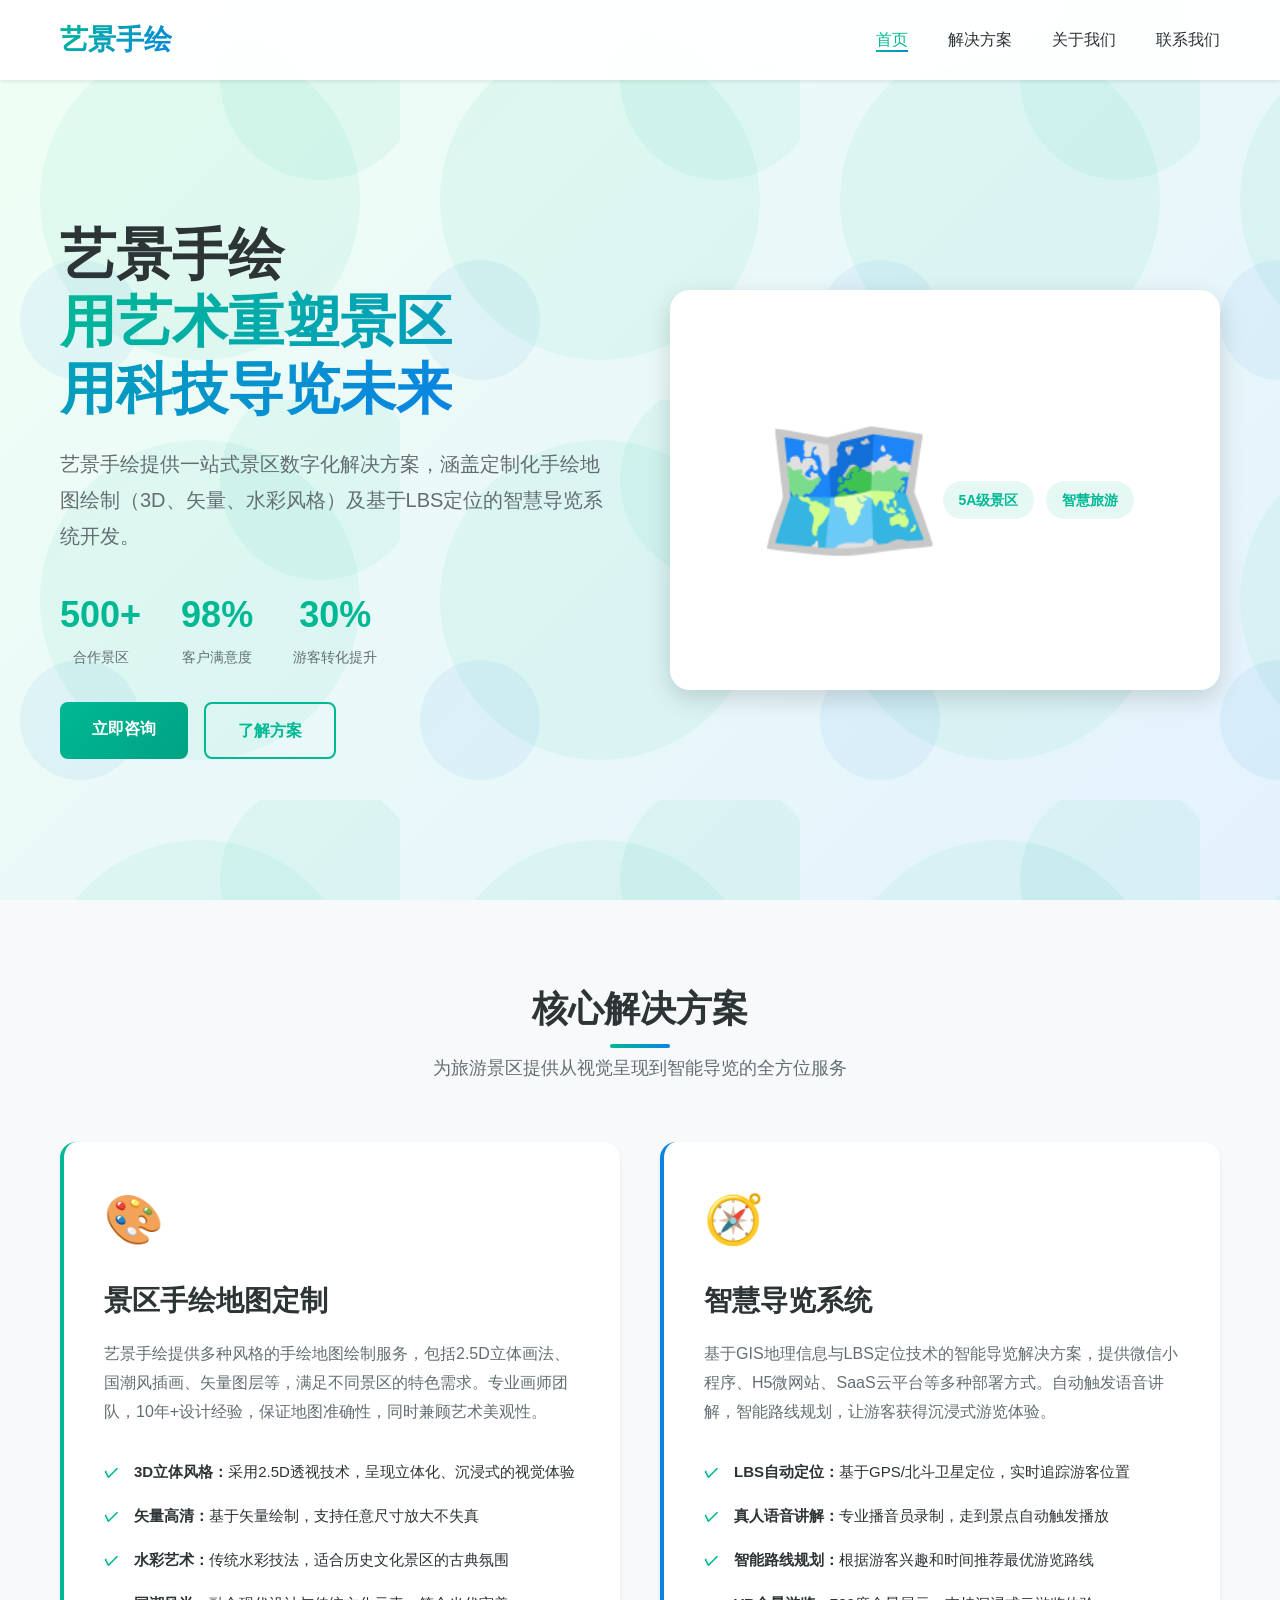
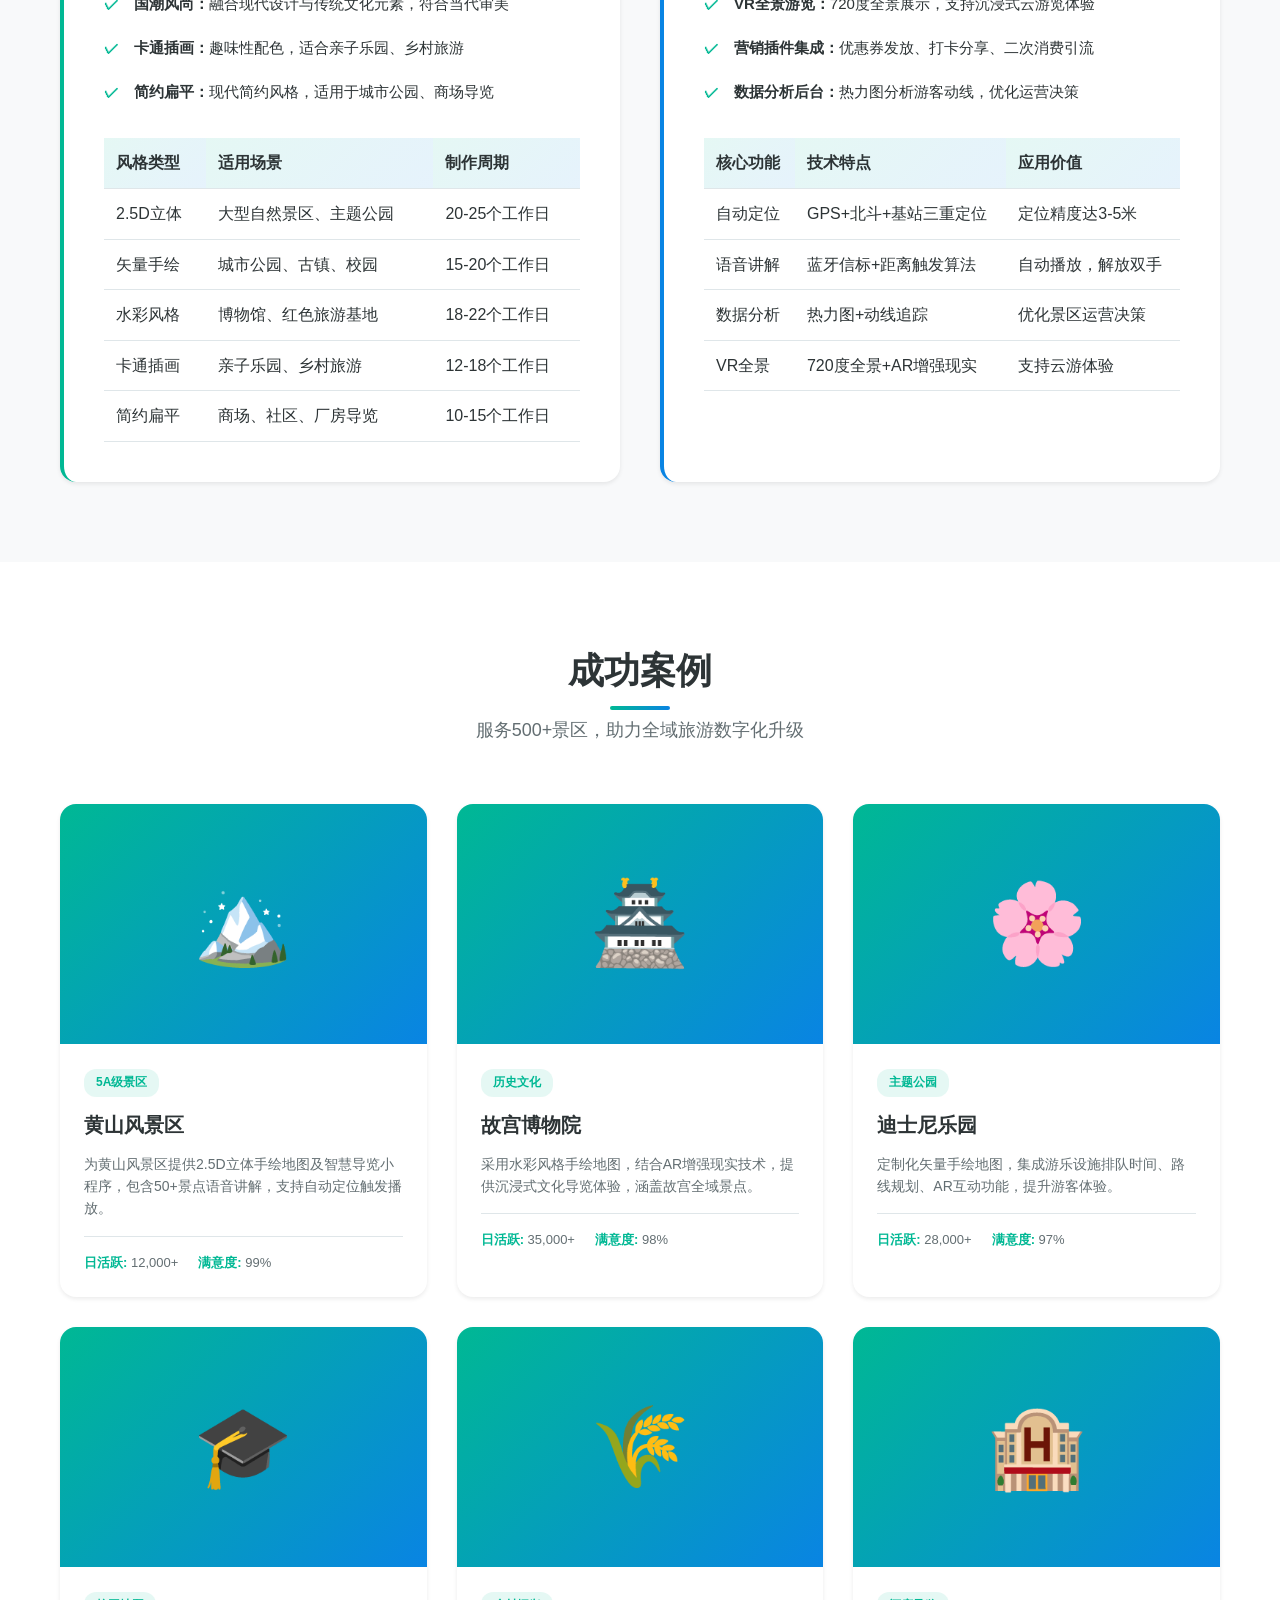
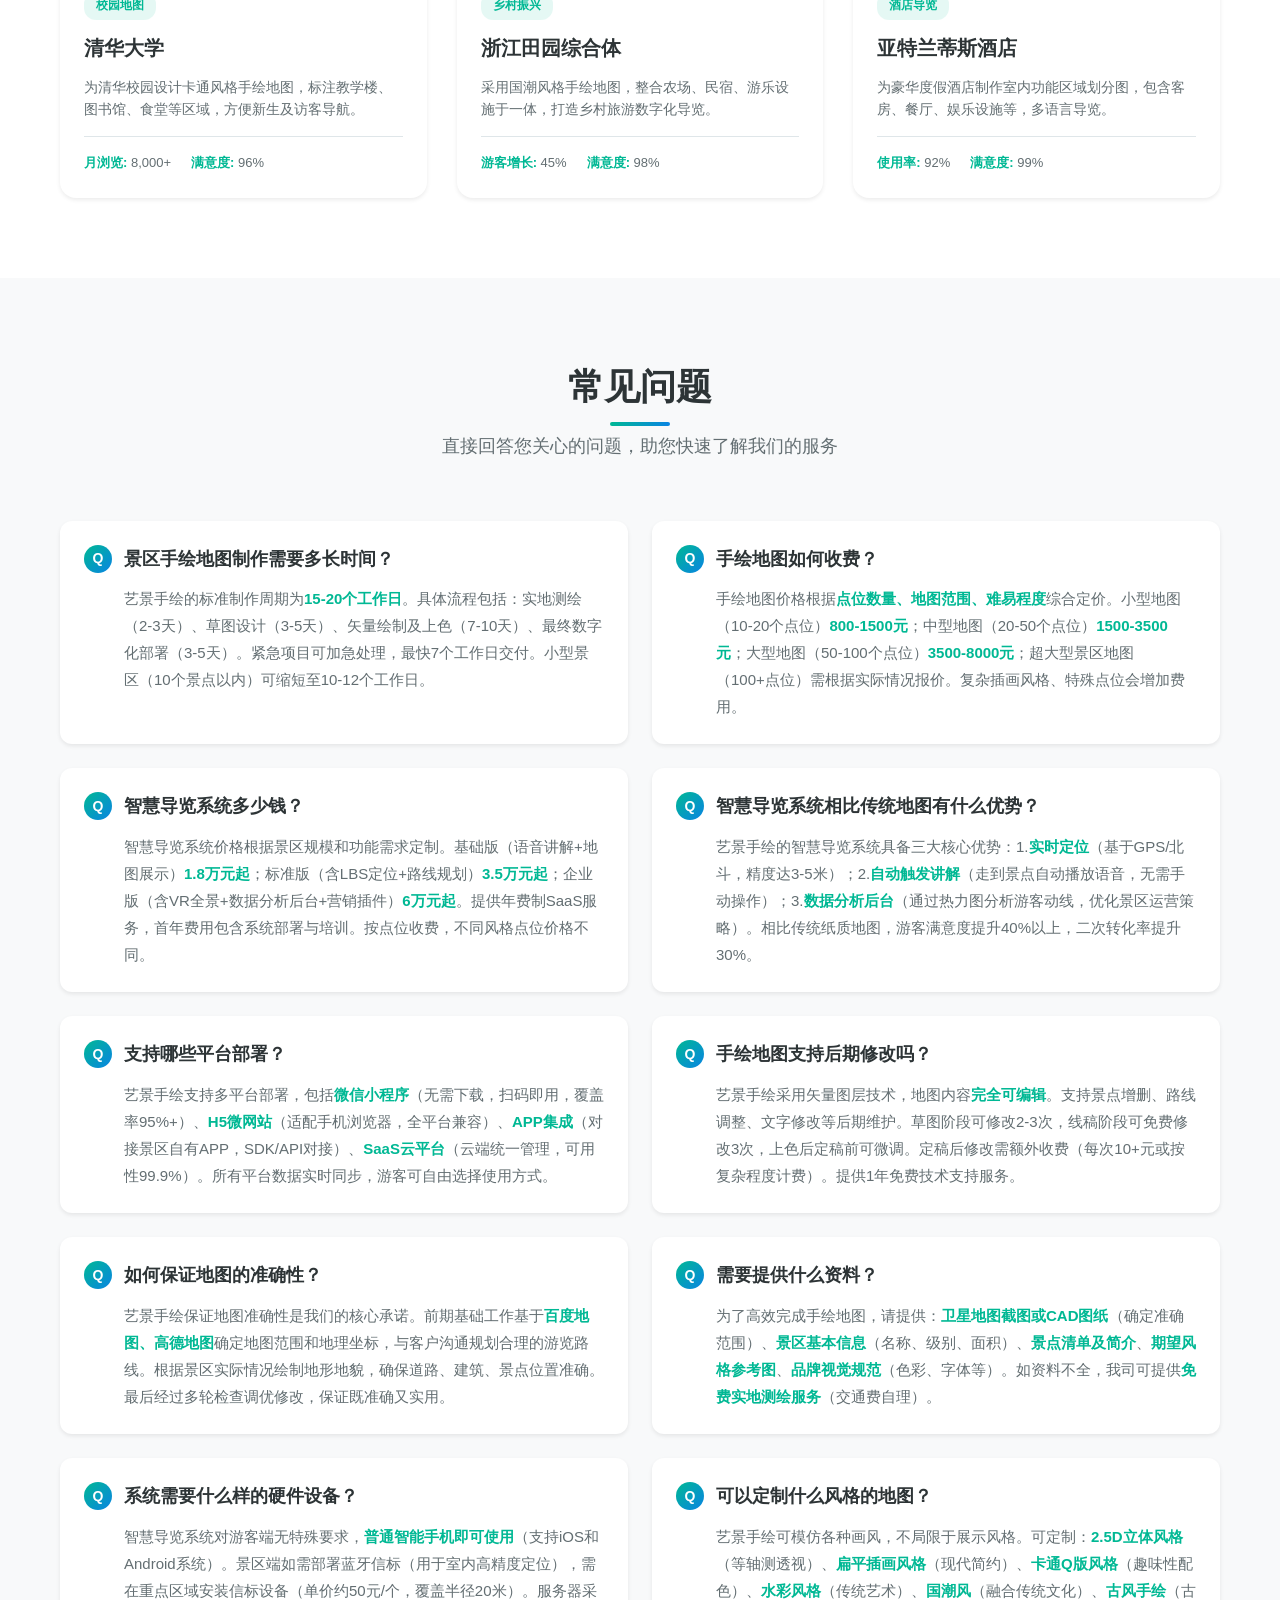
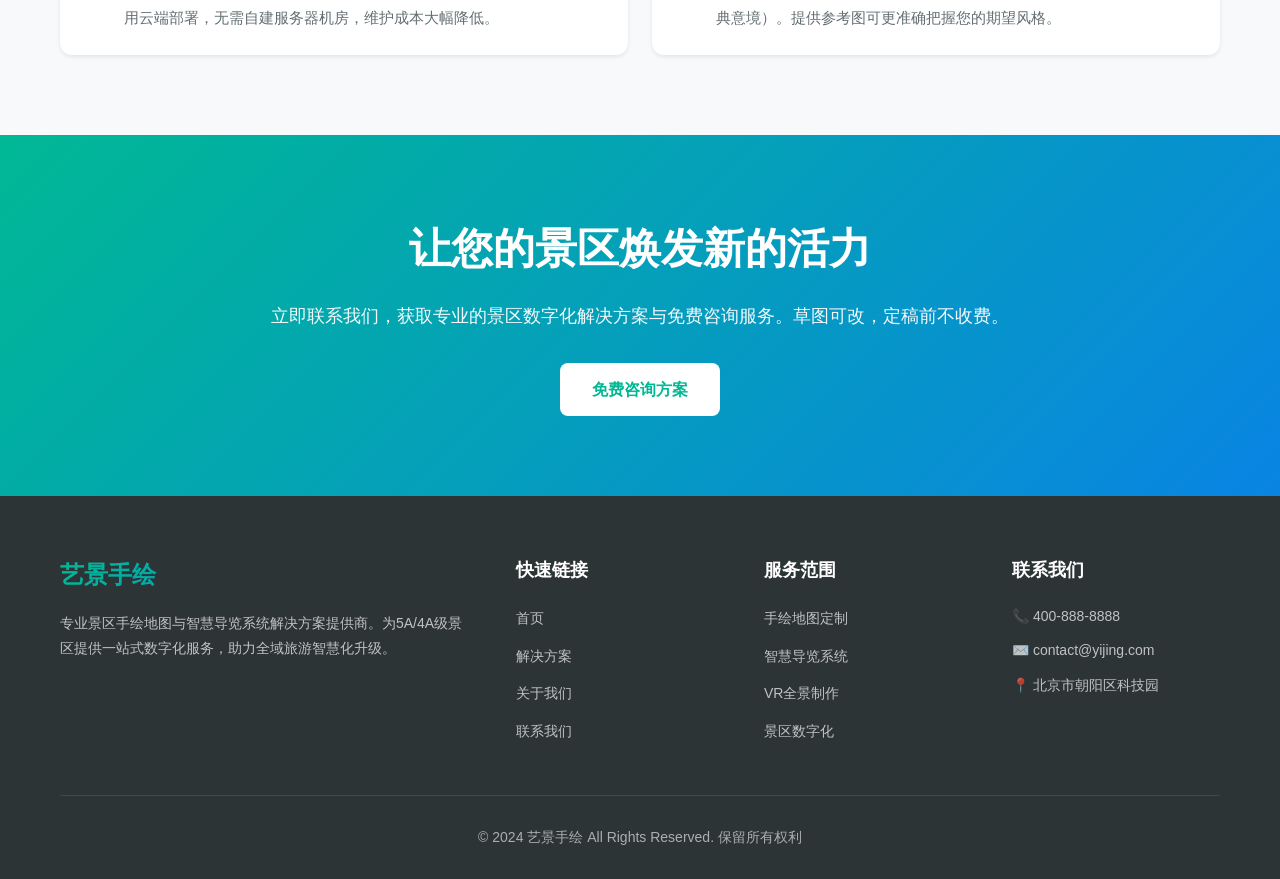
==== commit de2a62a3: "Add files via upload" ====
--- a/index.html
+++ b/index.html
@@ -3,643 +3,378 @@
 <head>
     <meta charset="UTF-8">
     <meta name="viewport" content="width=device-width, initial-scale=1.0">
-    <meta http-equiv="X-UA-Compatible" content="IE=edge">
-    <title>陕西西安720全景拍摄_VR全景制作_航拍VR全景定制 - 陕西艺景网络科技</title>
-    <meta name="keywords" content="陕西720全景拍摄,西安VR全景制作,航拍VR全景,360全景拍摄,西安全景拍摄,陕西景区全景,西安全景制作,VR全景定制,全景拍摄公司">
-    <meta name="description" content="陕西艺景是专业的西安720全景拍摄、VR全景制作、航拍VR全景定制服务商，专注陕西景区、文旅小镇全景拍摄，提供本地化上门勘测与售后，咨询陕西全景拍摄报价热线：400-888-8888">
-    <meta name="author" content="陕西艺景网络科技">
-    <meta name="robots" content="index,follow">
-    <link rel="canonical" href="https://www.yijing360.com/">
+    <meta name="description" content="艺景手绘 - 专业景区手绘地图绘制与智慧导览系统解决方案提供商。为5A/4A级景区提供定制化手绘地图、LBS语音讲解、VR全景游览等服务。">
+    <meta name="keywords" content="手绘地图,景区地图,智慧导览系统,LBS定位,语音讲解,VR全景,微信小程序,景区数字化">
+    <meta name="author" content="艺景手绘">
+    <meta property="og:title" content="艺景手绘 - 用艺术重塑景区,用科技导览未来">
+    <meta property="og:description" content="专业景区手绘地图绘制与智慧导览系统解决方案">
+    <meta property="og:type" content="website">
+    <title>艺景手绘 - 专业景区手绘地图与智慧导览系统解决方案</title>
     <link rel="stylesheet" href="css/style.css">
-    <link rel="stylesheet" href="https://cdnjs.cloudflare.com/ajax/libs/font-awesome/6.4.0/css/all.min.css">
 </head>
 <body>
+    <!-- 导航栏 -->
     <header class="header">
-        <nav class="navbar">
-            <div class="container">
-                <div class="nav-brand">
-                    <a href="index.html" title="陕西艺景网络科技 - 西安全景拍摄专家">
-                        <span class="logo-icon"><i class="fas fa-vr-cardboard"></i></span>
-                        <span class="logo-text">陕西艺景</span>
-                    </a>
-                </div>
-                <ul class="nav-menu">
-                    <li><a href="#home" class="active">首页</a></li>
-                    <li><a href="#services">核心服务</a></li>
-                    <li><a href="#cases">案例展示</a></li>
-                    <li><a href="#advantages">优势速览</a></li>
-                    <li><a href="#pricing">价格体系</a></li>
-                    <li><a href="#news">新闻资讯</a></li>
-                    <li><a href="#about">关于我们</a></li>
-                    <li><a href="#contact">联系我们</a></li>
+        <div class="container">
+            <nav class="nav">
+                <a href="index.html" class="logo">艺景手绘</a>
+                <ul class="nav-links">
+                    <li><a href="index.html" class="nav-link active">首页</a></li>
+                    <li><a href="solutions.html" class="nav-link">解决方案</a></li>
+                    <li><a href="about.html" class="nav-link">关于我们</a></li>
+                    <li><a href="contact.html" class="nav-link">联系我们</a></li>
                 </ul>
-                <div class="nav-toggle">
-                    <span></span>
-                    <span></span>
-                    <span></span>
-                </div>
-            </div>
-        </nav>
+                <div class="mobile-menu-btn">☰</div>
+            </nav>
+        </div>
     </header>
 
-    <main>
-        <section id="home" class="hero">
-            <div class="hero-slider">
-                <div class="hero-slide active">
-                    <div class="hero-bg" style="background: linear-gradient(135deg, #0a192f 0%, #1a365d 50%, #2d5a3d 100%);">
-                        <div class="hero-particles"></div>
-                    </div>
-                    <div class="hero-content">
-                        <h1>陕西西安720全景拍摄专家</h1>
-                        <p class="hero-subtitle">景区航拍VR全景制作_360全景定制 - 陕西艺景</p>
-                        <p class="hero-description">专注陕西景区、文旅小镇、主题公园、历史街区720°实景全景拍摄，提供本地化上门勘测与售后保障</p>
-                        <div class="hero-buttons">
-                            <a href="#contact" class="btn btn-primary">
-                                <i class="fas fa-phone-alt"></i> 免费获取报价
-                            </a>
-                            <a href="#cases" class="btn btn-secondary">
-                                <i class="fas fa-play-circle"></i> 查看案例
-                            </a>
-                        </div>
-                    </div>
-                </div>
-            </div>
-
-            <div class="quick-entries">
-                <div class="container">
-                    <div class="entries-grid">
-                        <a href="#services" class="entry-item" title="陕西720°实景全景拍摄">
-                            <div class="entry-icon">
-                                <i class="fas fa-camera-retro"></i>
-                            </div>
-                            <h3>陕西720°实景全景拍摄</h3>
-                            <p>西安景区、展馆、酒店全景拍摄</p>
-                        </a>
-                        <a href="#services" class="entry-item" title="西安航拍VR全景制作">
-                            <div class="entry-icon">
-                                <i class="fas fa-drone"></i>
-                            </div>
-                            <h3>西安航拍VR全景制作</h3>
-                            <p>文旅小镇、主题公园航拍全景</p>
-                        </a>
-                        <a href="#services" class="entry-item" title="360°环物全景定制">
-                            <div class="entry-icon">
-                                <i class="fas fa-sync-alt"></i>
-                            </div>
-                            <h3>360°环物全景定制</h3>
-                            <p>文创产品、展品360°全景拍摄</p>
-                        </a>
-                        <a href="#services" class="entry-item" title="陕西景区全景+智慧导览">
-                            <div class="entry-icon">
-                                <i class="fas fa-map-marked-alt"></i>
-                            </div>
-                            <h3>陕西景区全景+智慧导览</h3>
-                            <p>VR全景导览、语音讲解、路线规划</p>
-                        </a>
-                    </div>
-                </div>
-            </div>
-        </section>
-
-        <section id="services" class="services">
-            <div class="container">
-                <div class="section-header">
-                    <h2>核心服务</h2>
-                    <p>专业陕西720全景拍摄、西安VR全景制作、航拍VR全景定制服务</p>
-                    <p style="margin-top: 15px; color: #666; font-size: 14px; line-height: 1.6;">
-                        承接全国VR全景拍摄，720°全景拍摄，航拍全景，地拍全景。专业团队+专业设备，可提供3亿-10亿像素超高清全景，提供发票，公对公可对接，价格美丽，质量靠谱！
-                    </p>
-                </div>
-                <div class="services-grid">
-                    <div class="service-card">
-                        <div class="service-icon">
-                            <i class="fas fa-camera"></i>
-                        </div>
-                        <h3>陕西720°实景全景拍摄</h3>
-                        <p>服务对象覆盖西安景区、展馆、酒店、民宿，内容含实地踩点、8K超清拍摄、图像拼接、热点标注、沉浸式漫游，强调西安本地团队上门拍摄</p>
-                        <ul class="service-features">
-                            <li><i class="fas fa-check"></i> 8K超清画质</li>
-                            <li><i class="fas fa-check"></i> 360°无死角拍摄</li>
-                            <li><i class="fas fa-check"></i> 热点标注功能</li>
-                            <li><i class="fas fa-check"></i> 沉浸式漫游体验</li>
-                        </ul>
-                        <a href="#contact" class="btn btn-outline">了解详情</a>
-                    </div>
-                    <div class="service-card">
-                        <div class="service-icon">
-                            <i class="fas fa-plane"></i>
-                        </div>
-                        <h3>西安航拍VR全景制作</h3>
-                        <p>针对陕西文旅小镇、主题公园、历史街区，提供航线规划、无人机航拍、全景建模、地形标注，突出西安持证飞手团队优势</p>
-                        <ul class="service-features">
-                            <li><i class="fas fa-check"></i> 持证飞手团队</li>
-                            <li><i class="fas fa-check"></i> 专业航线规划</li>
-                            <li><i class="fas fa-check"></i> 全景建模技术</li>
-                            <li><i class="fas fa-check"></i> 地形标注功能</li>
-                        </ul>
-                        <a href="#contact" class="btn btn-outline">了解详情</a>
-                    </div>
-                    <div class="service-card">
-                        <div class="service-icon">
-                            <i class="fas fa-cube"></i>
-                        </div>
-                        <h3>陕西360°环物全景制作</h3>
-                        <p>适配文创产品、景区特产、展馆展品，支持360°旋转、细节放大，标注西安本地后期制作中心</p>
-                        <ul class="service-features">
-                            <li><i class="fas fa-check"></i> 360°旋转展示</li>
-                            <li><i class="fas fa-check"></i> 细节放大查看</li>
-                            <li><i class="fas fa-check"></i> 多角度拍摄</li>
-                            <li><i class="fas fa-check"></i> 本地后期制作</li>
-                        </ul>
-                        <a href="#contact" class="btn btn-outline">了解详情</a>
-                    </div>
-                    <div class="service-card">
-                        <div class="service-icon">
-                            <i class="fas fa-mobile-alt"></i>
-                        </div>
-                        <h3>全景+智慧导览增值服务</h3>
-                        <p>陕西景区VR全景导览开发，含语音讲解、路线规划、打卡互动，支持小程序/公众号/H5部署</p>
-                        <ul class="service-features">
-                            <li><i class="fas fa-check"></i> 智能语音讲解</li>
-                            <li><i class="fas fa-check"></i> 路线规划导航</li>
-                            <li><i class="fas fa-check"></i> 打卡互动功能</li>
-                            <li><i class="fas fa-check"></i> 多平台部署</li>
-                        </ul>
-                        <a href="#contact" class="btn btn-outline">了解详情</a>
-                    </div>
-                </div>
-            </div>
-        </section>
-
-        <section id="cases" class="cases">
-            <div class="container">
-                <div class="section-header">
-                    <h2>爆款案例</h2>
-                    <p>精选陕西西安本地标杆案例，展示专业720全景拍摄、VR全景制作实力</p>
-                </div>
-                <div class="cases-grid">
-                    <div class="case-card">
-                        <div class="case-image">
-                            <div class="case-overlay">
-                                <a href="#" class="btn btn-white">
-                                    <i class="fas fa-play"></i> 在线漫游
-                                </a>
-                            </div>
-                        </div>
-                        <div class="case-content">
-                            <h3>西安大唐不夜城720°实景全景</h3>
-                            <p class="case-keyword">西安景区720全景拍摄案例</p>
-                            <p class="case-description">陕西艺景为西安大唐不夜城提供720°实景全景拍摄服务，展现大唐不夜城璀璨夜景与文化魅力</p>
-                            <div class="case-tech">
-                                <span><i class="fas fa-camera"></i> 8K超清</span>
-                                <span><i class="fas fa-map-marker-alt"></i> 50+点位</span>
-                                <span><i class="fas fa-users"></i> 100万+浏览</span>
-                            </div>
-                        </div>
-                    </div>
-                    <div class="case-card">
-                        <div class="case-image">
-                            <div class="case-overlay">
-                                <a href="#" class="btn btn-white">
-                                    <i class="fas fa-play"></i> 在线漫游
-                                </a>
-                            </div>
-                        </div>
-                        <div class="case-content">
-                            <h3>秦岭野生动物园航拍VR全景</h3>
-                            <p class="case-keyword">陕西航拍VR全景制作案例</p>
-                            <p class="case-description">采用专业航拍设备，为秦岭野生动物园打造震撼航拍VR全景，展现秦岭山脉壮美风光</p>
-                            <div class="case-tech">
-                                <span><i class="fas fa-plane"></i> 航拍全景</span>
-                                <span><i class="fas fa-map-marker-alt"></i> 30+点位</span>
-                                <span><i class="fas fa-users"></i> 80万+浏览</span>
-                            </div>
-                        </div>
-                    </div>
-                    <div class="case-card">
-                        <div class="case-image">
-                            <div class="case-overlay">
-                                <a href="#" class="btn btn-white">
-                                    <i class="fas fa-play"></i> 在线漫游
-                                </a>
-                            </div>
-                        </div>
-                        <div class="case-content">
-                            <h3>西安永兴坊历史街区360全景</h3>
-                            <p class="case-keyword">西安商业街区360全景拍摄</p>
-                            <p class="case-description">为西安永兴坊历史街区打造360全景展示，展现陕西美食文化与历史街区风貌</p>
-                            <div class="case-tech">
-                                <span><i class="fas fa-camera"></i> 360°全景</span>
-                                <span><i class="fas fa-map-marker-alt"></i> 40+点位</span>
-                                <span><i class="fas fa-users"></i> 60万+浏览</span>
-                            </div>
-                        </div>
-                    </div>
-                </div>
-                <div class="cases-more">
-                    <a href="#" class="btn btn-primary">查看更多案例</a>
-                </div>
-            </div>
-        </section>
-
-        <section id="advantages" class="advantages">
-            <div class="container">
-                <div class="section-header">
-                    <h2>优势速览</h2>
-                    <p>陕西艺景网络科技 - 西安本土全景拍摄服务商的核心优势</p>
-                </div>
-                <div class="advantages-grid">
-                    <div class="advantage-item">
-                        <div class="advantage-icon">
-                            <i class="fas fa-map-marker-alt"></i>
-                        </div>
-                        <h3>陕西西安本地团队</h3>
-                        <p>就近上门勘测，省去异地差旅成本，快速响应西安景区全景拍摄需求</p>
-                    </div>
-                    <div class="advantage-item">
-                        <div class="advantage-icon">
-                            <i class="fas fa-cogs"></i>
-                        </div>
-                        <h3>专业全景设备</h3>
-                        <p>8K全景云台相机、大疆行业级无人机，保障陕西720全景拍摄画质清晰</p>
-                    </div>
-                    <div class="advantage-item">
-                        <div class="advantage-icon">
-                            <i class="fas fa-vr-cardboard"></i>
-                        </div>
-                        <h3>沉浸式技术加持</h3>
-                        <p>热点跳转、陀螺仪感应、多场景联动，提升西安VR全景制作体验感</p>
-                    </div>
-                    <div class="advantage-item">
-                        <div class="advantage-icon">
-                            <i class="fas fa-headset"></i>
-                        </div>
-                        <h3>本地化售后运维</h3>
-                        <p>陕西全景项目终身免费小幅度调整，24小时响应售后问题</p>
-                    </div>
-                </div>
-                <div class="stats">
-                    <div class="stat-item">
-                        <div class="stat-number" data-count="10">0</div>
-                        <div class="stat-label">年行业经验</div>
-                    </div>
-                    <div class="stat-item">
-                        <div class="stat-number" data-count="100">0</div>
-                        <div class="stat-label">服务景区数量</div>
-                    </div>
-                    <div class="stat-item">
-                        <div class="stat-number" data-count="500">0</div>
-                        <div class="stat-label">完成项目数量</div>
-                    </div>
-                    <div class="stat-item">
-                        <div class="stat-number" data-count="98">0</div>
-                        <div class="stat-label">客户满意度%</div>
-                    </div>
-                </div>
-            </div>
-        </section>
-
-        <section id="pricing" class="pricing">
-            <div class="container">
-                <div class="section-header">
-                    <h2>价格体系</h2>
-                    <p>陕西西安720全景拍摄、VR全景制作标准化套餐，透明报价</p>
-                </div>
-                <div class="pricing-grid">
-                    <div class="pricing-card">
-                        <div class="pricing-header">
-                            <h3>陕西720全景拍摄基础版</h3>
-                            <p class="pricing-subtitle">单场景拍摄 + 后期拼接</p>
-                            <div class="pricing-price">
-                                <span class="currency">¥</span>
-                                <span class="amount">2980</span>
-                                <span class="period">起</span>
-                            </div>
-                            <p class="pricing-desc">适配西安小型展馆</p>
-                        </div>
-                        <ul class="pricing-features">
-                            <li><i class="fas fa-check"></i> 单场景720全景拍摄</li>
-                            <li><i class="fas fa-check"></i> 8K超清画质</li>
-                            <li><i class="fas fa-check"></i> 专业后期拼接</li>
-                            <li><i class="fas fa-check"></i> 热点标注功能</li>
-                            <li><i class="fas fa-check"></i> 全景漫游链接</li>
-                            <li><i class="fas fa-times"></i> 航拍服务</li>
-                            <li><i class="fas fa-times"></i> 智慧导览</li>
-                        </ul>
-                        <a href="#contact" class="btn btn-outline">立即咨询</a>
-                    </div>
-                    <div class="pricing-card featured">
-                        <div class="pricing-badge">推荐</div>
-                        <div class="pricing-header">
-                            <h3>西安航拍VR全景标准版</h3>
-                            <p class="pricing-subtitle">多场景航拍 + 热点标注 + 语音讲解</p>
-                            <div class="pricing-price">
-                                <span class="currency">¥</span>
-                                <span class="amount">8800</span>
-                                <span class="period">起</span>
-                            </div>
-                            <p class="pricing-desc">适配陕西景区</p>
-                        </div>
-                        <ul class="pricing-features">
-                            <li><i class="fas fa-check"></i> 多场景720全景拍摄</li>
-                            <li><i class="fas fa-check"></i> 航拍VR全景</li>
-                            <li><i class="fas fa-check"></i> 8K超清画质</li>
-                            <li><i class="fas fa-check"></i> 热点标注功能</li>
-                            <li><i class="fas fa-check"></i> 语音讲解</li>
-                            <li><i class="fas fa-check"></i> 全景漫游链接</li>
-                            <li><i class="fas fa-times"></i> 智慧导览</li>
-                        </ul>
-                        <a href="#contact" class="btn btn-primary">立即咨询</a>
-                    </div>
-                    <div class="pricing-card">
-                        <div class="pricing-header">
-                            <h3>全景+导览旗舰版</h3>
-                            <p class="pricing-subtitle">航拍 + 实景全景融合 + 小程序导览</p>
-                            <div class="pricing-price">
-                                <span class="currency">¥</span>
-                                <span class="amount">18800</span>
-                                <span class="period">起</span>
-                            </div>
-                            <p class="pricing-desc">适配大型文旅项目</p>
-                        </div>
-                        <ul class="pricing-features">
-                            <li><i class="fas fa-check"></i> 全场景720全景拍摄</li>
-                            <li><i class="fas fa-check"></i> 航拍+实景全景融合</li>
-                            <li><i class="fas fa-check"></i> 8K超清画质</li>
-                            <li><i class="fas fa-check"></i> 热点标注功能</li>
-                            <li><i class="fas fa-check"></i> 语音讲解</li>
-                            <li><i class="fas fa-check"></i> 小程序智慧导览</li>
-                            <li><i class="fas fa-check"></i> 打卡互动功能</li>
-                        </ul>
-                        <a href="#contact" class="btn btn-outline">立即咨询</a>
-                    </div>
-                </div>
-                <div class="pricing-cta">
-                    <p>陕西西安大型景区全景定制报价_多场景航拍VR全景按需报价 - 陕西艺景</p>
-                    <a href="#contact" class="btn btn-primary">
-                        <i class="fas fa-calculator"></i> 获取定制报价
-                    </a>
-                </div>
-            </div>
-        </section>
-
-        <section id="news" class="news">
-            <div class="container">
-                <div class="section-header">
-                    <h2>新闻资讯</h2>
-                    <p>陕西720全景拍摄、西安VR全景制作行业动态与干货教程</p>
-                </div>
-                <div class="news-grid">
-                    <div class="news-card">
-                        <div class="news-image"></div>
-                        <div class="news-content">
-                            <div class="news-category">行业动态</div>
-                            <h3>陕西景区720全景拍摄如何提升游客线上体验</h3>
-                            <p>探讨720全景拍摄技术在陕西景区的应用，如何通过VR全景制作提升游客线上游览体验...</p>
-                            <a href="#" class="news-link">阅读更多 <i class="fas fa-arrow-right"></i></a>
-                        </div>
-                    </div>
-                    <div class="news-card">
-                        <div class="news-image"></div>
-                        <div class="news-content">
-                            <div class="news-category">行业动态</div>
-                            <h3>2024西安VR全景制作行业发展趋势</h3>
-                            <p>分析2024年西安VR全景制作行业发展趋势，展望航拍VR全景在文旅小镇营销中的应用...</p>
-                            <a href="#" class="news-link">阅读更多 <i class="fas fa-arrow-right"></i></a>
-                        </div>
-                    </div>
-                    <div class="news-card">
-                        <div class="news-image"></div>
-                        <div class="news-content">
-                            <div class="news-category">干货教程</div>
-                            <h3>西安景区720全景拍摄点位规划技巧</h3>
-                            <p>详细介绍西安景区720全景拍摄点位规划技巧，包括最佳拍摄角度、光线选择、设备调试等...</p>
-                            <a href="#" class="news-link">阅读更多 <i class="fas fa-arrow-right"></i></a>
-                        </div>
-                    </div>
-                </div>
-            </div>
-        </section>
-
-        <section id="about" class="about">
-            <div class="container">
-                <div class="section-header">
-                    <h2>关于我们</h2>
-                    <p>陕西艺景网络科技 - 专注西安720全景拍摄、VR全景制作10年</p>
-                </div>
-                <div class="about-content">
-                    <div class="about-text">
-                        <p>陕西艺景网络科技专注于西安720全景拍摄、VR全景制作10年，服务陕西景区超100家。我们拥有专业的西安航拍飞手团队、陕西全景后期制作团队、智慧导览技术团队，强调本地团队优势，为陕西景区、文旅小镇、主题公园、历史街区、展馆展厅等客户提供专业的720全景拍摄、VR全景制作、航拍VR全景定制服务。</p>
-                        <p>作为西安本土全景拍摄服务商，我们具备地域服务优势、专业设备技术实力与本地化售后保障能力，精准覆盖陕西全景拍摄、西安VR全景制作、景区航拍全景定制等搜索需求，助力搜索引擎快速收录与排名提升。</p>
-                        <div class="about-features">
-                            <div class="about-feature">
-                                <i class="fas fa-award"></i>
-                                <span>10年行业经验</span>
-                            </div>
-                            <div class="about-feature">
-                                <i class="fas fa-building"></i>
-                                <span>100+服务景区</span>
-                            </div>
-                            <div class="about-feature">
-                                <i class="fas fa-users"></i>
-                                <span>专业团队50人</span>
-                            </div>
-                            <div class="about-feature">
-                                <i class="fas fa-star"></i>
-                                <span>98%客户满意度</span>
-                            </div>
-                        </div>
-                    </div>
-                    <div class="about-process">
-                        <h3>合作流程</h3>
-                        <div class="process-steps">
-                            <div class="process-step">
-                                <div class="step-number">1</div>
-                                <h4>需求沟通</h4>
-                                <p>明确陕西720全景拍摄需求</p>
-                            </div>
-                            <div class="process-step">
-                                <div class="step-number">2</div>
-                                <h4>实地勘测</h4>
-                                <p>西安景区点位规划</p>
-                            </div>
-                            <div class="process-step">
-                                <div class="step-number">3</div>
-                                <h4>方案设计</h4>
-                                <p>航拍VR全景拍摄方案</p>
-                            </div>
-                            <div class="process-step">
-                                <div class="step-number">4</div>
-                                <h4>拍摄采集</h4>
-                                <p>专业设备全景拍摄</p>
-                            </div>
-                            <div class="process-step">
-                                <div class="step-number">5</div>
-                                <h4>后期制作</h4>
-                                <p>图像拼接与热点标注</p>
-                            </div>
-                            <div class="process-step">
-                                <div class="step-number">6</div>
-                                <h4>全景上线</h4>
-                                <p>部署上线与测试</p>
-                            </div>
-                            <div class="process-step">
-                                <div class="step-number">7</div>
-                                <h4>售后维护</h4>
-                                <p>终身免费小幅度调整</p>
-                            </div>
-                        </div>
-                    </div>
-                </div>
-            </div>
-        </section>
-
-        <section id="contact" class="contact">
-            <div class="container">
-                <div class="section-header">
-                    <h2>联系我们</h2>
-                    <p>陕西西安720全景拍摄服务商联系方式_西安VR全景制作团队地址 - 陕西艺景</p>
-                </div>
-                <div class="contact-content">
-                    <div class="contact-info">
-                        <div class="contact-item">
-                            <div class="contact-icon">
-                                <i class="fas fa-map-marker-alt"></i>
-                            </div>
-                            <div class="contact-details">
-                                <h4>公司地址</h4>
-                                <p>陕西省西安市雁塔区高新路25号</p>
-                            </div>
-                        </div>
-                        <div class="contact-item">
-                            <div class="contact-icon">
-                                <i class="fas fa-phone-alt"></i>
-                            </div>
-                            <div class="contact-details">
-                                <h4>联系电话</h4>
-                                <p>陕西全景拍摄业务咨询专线：400-888-8888</p>
-                            </div>
-                        </div>
-                        <div class="contact-item">
-                            <div class="contact-icon">
-                                <i class="fab fa-weixin"></i>
-                            </div>
-                            <div class="contact-details">
-                                <h4>微信咨询</h4>
-                                <p>YiJing360</p>
-                            </div>
-                        </div>
-                        <div class="contact-item">
-                            <div class="contact-icon">
-                                <i class="fas fa-envelope"></i>
-                            </div>
-                            <div class="contact-details">
-                                <h4>电子邮箱</h4>
-                                <p>contact@yijing360.com</p>
-                            </div>
-                        </div>
-                    </div>
-                    <div class="contact-form">
-                        <h3>陕西西安全景拍摄需求提交 - 免费获取报价方案</h3>
-                        <form id="quoteForm">
-                            <div class="form-group">
-                                <label for="name">您的姓名</label>
-                                <input type="text" id="name" name="name" required placeholder="请输入您的姓名">
-                            </div>
-                            <div class="form-group">
-                                <label for="phone">联系电话</label>
-                                <input type="tel" id="phone" name="phone" required placeholder="请输入您的联系电话">
-                            </div>
-                            <div class="form-group">
-                                <label for="type">全景类型</label>
-                                <select id="type" name="type" required>
-                                    <option value="">请选择全景类型</option>
-                                    <option value="720">陕西720全景拍摄</option>
-                                    <option value="aerial">西安航拍VR全景</option>
-                                    <option value="360">360环物全景</option>
-                                    <option value="guide">全景+智慧导览</option>
-                                </select>
-                            </div>
-                            <div class="form-group">
-                                <label for="project">项目名称</label>
-                                <input type="text" id="project" name="project" placeholder="请输入项目名称（如：西安大唐不夜城）">
-                            </div>
-                            <div class="form-group">
-                                <label for="message">需求描述</label>
-                                <textarea id="message" name="message" rows="4" placeholder="请详细描述您的全景拍摄需求..."></textarea>
-                            </div>
-                            <button type="submit" class="btn btn-primary btn-block">
-                                <i class="fas fa-paper-plane"></i> 提交西安VR全景制作需求，获取免费方案
-                            </button>
-                        </form>
-                    </div>
-                </div>
-            </div>
-        </section>
-    </main>
-
+    <!-- Hero 首屏 -->
+    <section class="hero">
+        <div class="container">
+            <div class="hero-content">
+                <div class="hero-text">
+                    <h1>艺景手绘<br><span>用艺术重塑景区<br>用科技导览未来</span></h1>
+                    <p class="subtitle">艺景手绘提供一站式景区数字化解决方案，涵盖定制化手绘地图绘制（3D、矢量、水彩风格）及基于LBS定位的智慧导览系统开发。</p>
+                    <div class="stats">
+                        <div class="stat-item">
+                            <span class="stat-number">500+</span>
+                            <span class="stat-label">合作景区</span>
+                        </div>
+                        <div class="stat-item">
+                            <span class="stat-number">98%</span>
+                            <span class="stat-label">客户满意度</span>
+                        </div>
+                        <div class="stat-item">
+                            <span class="stat-number">30%</span>
+                            <span class="stat-label">游客转化提升</span>
+                        </div>
+                    </div>
+                    <div class="hero-actions">
+                        <a href="contact.html" class="btn btn-primary">立即咨询</a>
+                        <a href="solutions.html" class="btn btn-outline">了解方案</a>
+                    </div>
+                </div>
+                <div class="hero-image">
+                    <div class="hero-image-inner">
+                        <div class="hero-badges">
+                            <span class="badge">5A级景区</span>
+                            <span class="badge">智慧旅游</span>
+                        </div>
+                    </div>
+                </div>
+            </div>
+        </div>
+    </section>
+
+    <!-- 解决方案板块 -->
+    <section class="section solutions">
+        <div class="container">
+            <div class="section-header">
+                <h2 class="section-title">核心解决方案</h2>
+                <p class="section-subtitle">为旅游景区提供从视觉呈现到智能导览的全方位服务</p>
+            </div>
+            <div class="solutions-grid">
+                <div class="solution-card">
+                    <div class="solution-icon">🎨</div>
+                    <h3 class="solution-title">景区手绘地图定制</h3>
+                    <p class="solution-desc">艺景手绘提供多种风格的手绘地图绘制服务，包括2.5D立体画法、国潮风插画、矢量图层等，满足不同景区的特色需求。专业画师团队，10年+设计经验，保证地图准确性，同时兼顾艺术美观性。</p>
+                    <ul class="features-list">
+                        <li><strong>3D立体风格：</strong>采用2.5D透视技术，呈现立体化、沉浸式的视觉体验</li>
+                        <li><strong>矢量高清：</strong>基于矢量绘制，支持任意尺寸放大不失真</li>
+                        <li><strong>水彩艺术：</strong>传统水彩技法，适合历史文化景区的古典氛围</li>
+                        <li><strong>国潮风尚：</strong>融合现代设计与传统文化元素，符合当代审美</li>
+                        <li><strong>卡通插画：</strong>趣味性配色，适合亲子乐园、乡村旅游</li>
+                        <li><strong>简约扁平：</strong>现代简约风格，适用于城市公园、商场导览</li>
+                    </ul>
+                    <table class="comparison-table">
+                        <tr>
+                            <th>风格类型</th>
+                            <th>适用场景</th>
+                            <th>制作周期</th>
+                        </tr>
+                        <tr>
+                            <td>2.5D立体</td>
+                            <td>大型自然景区、主题公园</td>
+                            <td>20-25个工作日</td>
+                        </tr>
+                        <tr>
+                            <td>矢量手绘</td>
+                            <td>城市公园、古镇、校园</td>
+                            <td>15-20个工作日</td>
+                        </tr>
+                        <tr>
+                            <td>水彩风格</td>
+                            <td>博物馆、红色旅游基地</td>
+                            <td>18-22个工作日</td>
+                        </tr>
+                        <tr>
+                            <td>卡通插画</td>
+                            <td>亲子乐园、乡村旅游</td>
+                            <td>12-18个工作日</td>
+                        </tr>
+                        <tr>
+                            <td>简约扁平</td>
+                            <td>商场、社区、厂房导览</td>
+                            <td>10-15个工作日</td>
+                        </tr>
+                    </table>
+                </div>
+                <div class="solution-card secondary">
+                    <div class="solution-icon">🧭</div>
+                    <h3 class="solution-title">智慧导览系统</h3>
+                    <p class="solution-desc">基于GIS地理信息与LBS定位技术的智能导览解决方案，提供微信小程序、H5微网站、SaaS云平台等多种部署方式。自动触发语音讲解，智能路线规划，让游客获得沉浸式游览体验。</p>
+                    <ul class="features-list">
+                        <li><strong>LBS自动定位：</strong>基于GPS/北斗卫星定位，实时追踪游客位置</li>
+                        <li><strong>真人语音讲解：</strong>专业播音员录制，走到景点自动触发播放</li>
+                        <li><strong>智能路线规划：</strong>根据游客兴趣和时间推荐最优游览路线</li>
+                        <li><strong>VR全景游览：</strong>720度全景展示，支持沉浸式云游览体验</li>
+                        <li><strong>营销插件集成：</strong>优惠券发放、打卡分享、二次消费引流</li>
+                        <li><strong>数据分析后台：</strong>热力图分析游客动线，优化运营决策</li>
+                    </ul>
+                    <table class="comparison-table">
+                        <tr>
+                            <th>核心功能</th>
+                            <th>技术特点</th>
+                            <th>应用价值</th>
+                        </tr>
+                        <tr>
+                            <td>自动定位</td>
+                            <td>GPS+北斗+基站三重定位</td>
+                            <td>定位精度达3-5米</td>
+                        </tr>
+                        <tr>
+                            <td>语音讲解</td>
+                            <td>蓝牙信标+距离触发算法</td>
+                            <td>自动播放，解放双手</td>
+                        </tr>
+                        <tr>
+                            <td>数据分析</td>
+                            <td>热力图+动线追踪</td>
+                            <td>优化景区运营决策</td>
+                        </tr>
+                        <tr>
+                            <td>VR全景</td>
+                            <td>720度全景+AR增强现实</td>
+                            <td>支持云游体验</td>
+                        </tr>
+                    </table>
+                </div>
+            </div>
+        </div>
+    </section>
+
+    <!-- 成功案例 -->
+    <section class="section portfolio">
+        <div class="container">
+            <div class="section-header">
+                <h2 class="section-title">成功案例</h2>
+                <p class="section-subtitle">服务500+景区，助力全域旅游数字化升级</p>
+            </div>
+            <div class="portfolio-grid">
+                <div class="portfolio-card">
+                    <div class="portfolio-image">🏔️</div>
+                    <div class="portfolio-content">
+                        <span class="portfolio-tag">5A级景区</span>
+                        <h4 class="portfolio-title">黄山风景区</h4>
+                        <p class="portfolio-desc">为黄山风景区提供2.5D立体手绘地图及智慧导览小程序，包含50+景点语音讲解，支持自动定位触发播放。</p>
+                        <div class="portfolio-stats">
+                            <span class="portfolio-stat"><strong>日活跃:</strong> 12,000+</span>
+                            <span class="portfolio-stat"><strong>满意度:</strong> 99%</span>
+                        </div>
+                    </div>
+                </div>
+                <div class="portfolio-card">
+                    <div class="portfolio-image">🏯</div>
+                    <div class="portfolio-content">
+                        <span class="portfolio-tag">历史文化</span>
+                        <h4 class="portfolio-title">故宫博物院</h4>
+                        <p class="portfolio-desc">采用水彩风格手绘地图，结合AR增强现实技术，提供沉浸式文化导览体验，涵盖故宫全域景点。</p>
+                        <div class="portfolio-stats">
+                            <span class="portfolio-stat"><strong>日活跃:</strong> 35,000+</span>
+                            <span class="portfolio-stat"><strong>满意度:</strong> 98%</span>
+                        </div>
+                    </div>
+                </div>
+                <div class="portfolio-card">
+                    <div class="portfolio-image">🌸</div>
+                    <div class="portfolio-content">
+                        <span class="portfolio-tag">主题公园</span>
+                        <h4 class="portfolio-title">迪士尼乐园</h4>
+                        <p class="portfolio-desc">定制化矢量手绘地图，集成游乐设施排队时间、路线规划、AR互动功能，提升游客体验。</p>
+                        <div class="portfolio-stats">
+                            <span class="portfolio-stat"><strong>日活跃:</strong> 28,000+</span>
+                            <span class="portfolio-stat"><strong>满意度:</strong> 97%</span>
+                        </div>
+                    </div>
+                </div>
+                <div class="portfolio-card">
+                    <div class="portfolio-image">🎓</div>
+                    <div class="portfolio-content">
+                        <span class="portfolio-tag">校园地图</span>
+                        <h4 class="portfolio-title">清华大学</h4>
+                        <p class="portfolio-desc">为清华校园设计卡通风格手绘地图，标注教学楼、图书馆、食堂等区域，方便新生及访客导航。</p>
+                        <div class="portfolio-stats">
+                            <span class="portfolio-stat"><strong>月浏览:</strong> 8,000+</span>
+                            <span class="portfolio-stat"><strong>满意度:</strong> 96%</span>
+                        </div>
+                    </div>
+                </div>
+                <div class="portfolio-card">
+                    <div class="portfolio-image">🌾</div>
+                    <div class="portfolio-content">
+                        <span class="portfolio-tag">乡村振兴</span>
+                        <h4 class="portfolio-title">浙江田园综合体</h4>
+                        <p class="portfolio-desc">采用国潮风格手绘地图，整合农场、民宿、游乐设施于一体，打造乡村旅游数字化导览。</p>
+                        <div class="portfolio-stats">
+                            <span class="portfolio-stat"><strong>游客增长:</strong> 45%</span>
+                            <span class="portfolio-stat"><strong>满意度:</strong> 98%</span>
+                        </div>
+                    </div>
+                </div>
+                <div class="portfolio-card">
+                    <div class="portfolio-image">🏨</div>
+                    <div class="portfolio-content">
+                        <span class="portfolio-tag">酒店导览</span>
+                        <h4 class="portfolio-title">亚特兰蒂斯酒店</h4>
+                        <p class="portfolio-desc">为豪华度假酒店制作室内功能区域划分图，包含客房、餐厅、娱乐设施等，多语言导览。</p>
+                        <div class="portfolio-stats">
+                            <span class="portfolio-stat"><strong>使用率:</strong> 92%</span>
+                            <span class="portfolio-stat"><strong>满意度:</strong> 99%</span>
+                        </div>
+                    </div>
+                </div>
+            </div>
+        </div>
+    </section>
+
+    <!-- 问答板块 (FAQ) - 针对 GEO 优化 -->
+    <section class="section faq">
+        <div class="container">
+            <div class="section-header">
+                <h2 class="section-title">常见问题</h2>
+                <p class="section-subtitle">直接回答您关心的问题，助您快速了解我们的服务</p>
+            </div>
+            <div class="faq-grid">
+                <div class="faq-item">
+                    <h4 class="faq-question">景区手绘地图制作需要多长时间？</h4>
+                    <p class="faq-answer">艺景手绘的标准制作周期为<strong>15-20个工作日</strong>。具体流程包括：实地测绘（2-3天）、草图设计（3-5天）、矢量绘制及上色（7-10天）、最终数字化部署（3-5天）。紧急项目可加急处理，最快7个工作日交付。小型景区（10个景点以内）可缩短至10-12个工作日。</p>
+                </div>
+                <div class="faq-item">
+                    <h4 class="faq-question">手绘地图如何收费？</h4>
+                    <p class="faq-answer">手绘地图价格根据<strong>点位数量、地图范围、难易程度</strong>综合定价。小型地图（10-20个点位）<strong>800-1500元</strong>；中型地图（20-50个点位）<strong>1500-3500元</strong>；大型地图（50-100个点位）<strong>3500-8000元</strong>；超大型景区地图（100+点位）需根据实际情况报价。复杂插画风格、特殊点位会增加费用。</p>
+                </div>
+                <div class="faq-item">
+                    <h4 class="faq-question">智慧导览系统多少钱？</h4>
+                    <p class="faq-answer">智慧导览系统价格根据景区规模和功能需求定制。基础版（语音讲解+地图展示）<strong>1.8万元起</strong>；标准版（含LBS定位+路线规划）<strong>3.5万元起</strong>；企业版（含VR全景+数据分析后台+营销插件）<strong>6万元起</strong>。提供年费制SaaS服务，首年费用包含系统部署与培训。按点位收费，不同风格点位价格不同。</p>
+                </div>
+                <div class="faq-item">
+                    <h4 class="faq-question">智慧导览系统相比传统地图有什么优势？</h4>
+                    <p class="faq-answer">艺景手绘的智慧导览系统具备三大核心优势：1.<strong>实时定位</strong>（基于GPS/北斗，精度达3-5米）；2.<strong>自动触发讲解</strong>（走到景点自动播放语音，无需手动操作）；3.<strong>数据分析后台</strong>（通过热力图分析游客动线，优化景区运营策略）。相比传统纸质地图，游客满意度提升40%以上，二次转化率提升30%。</p>
+                </div>
+                <div class="faq-item">
+                    <h4 class="faq-question">支持哪些平台部署？</h4>
+                    <p class="faq-answer">艺景手绘支持多平台部署，包括<strong>微信小程序</strong>（无需下载，扫码即用，覆盖率95%+）、<strong>H5微网站</strong>（适配手机浏览器，全平台兼容）、<strong>APP集成</strong>（对接景区自有APP，SDK/API对接）、<strong>SaaS云平台</strong>（云端统一管理，可用性99.9%）。所有平台数据实时同步，游客可自由选择使用方式。</p>
+                </div>
+                <div class="faq-item">
+                    <h4 class="faq-question">手绘地图支持后期修改吗？</h4>
+                    <p class="faq-answer">艺景手绘采用矢量图层技术，地图内容<strong>完全可编辑</strong>。支持景点增删、路线调整、文字修改等后期维护。草图阶段可修改2-3次，线稿阶段可免费修改3次，上色后定稿前可微调。定稿后修改需额外收费（每次10+元或按复杂程度计费）。提供1年免费技术支持服务。</p>
+                </div>
+                <div class="faq-item">
+                    <h4 class="faq-question">如何保证地图的准确性？</h4>
+                    <p class="faq-answer">艺景手绘保证地图准确性是我们的核心承诺。前期基础工作基于<strong>百度地图、高德地图</strong>确定地图范围和地理坐标，与客户沟通规划合理的游览路线。根据景区实际情况绘制地形地貌，确保道路、建筑、景点位置准确。最后经过多轮检查调优修改，保证既准确又实用。</p>
+                </div>
+                <div class="faq-item">
+                    <h4 class="faq-question">需要提供什么资料？</h4>
+                    <p class="faq-answer">为了高效完成手绘地图，请提供：<strong>卫星地图截图或CAD图纸</strong>（确定准确范围）、<strong>景区基本信息</strong>（名称、级别、面积）、<strong>景点清单及简介</strong>、<strong>期望风格参考图</strong>、<strong>品牌视觉规范</strong>（色彩、字体等）。如资料不全，我司可提供<strong>免费实地测绘服务</strong>（交通费自理）。</p>
+                </div>
+                <div class="faq-item">
+                    <h4 class="faq-question">系统需要什么样的硬件设备？</h4>
+                    <p class="faq-answer">智慧导览系统对游客端无特殊要求，<strong>普通智能手机即可使用</strong>（支持iOS和Android系统）。景区端如需部署蓝牙信标（用于室内高精度定位），需在重点区域安装信标设备（单价约50元/个，覆盖半径20米）。服务器采用云端部署，无需自建服务器机房，维护成本大幅降低。</p>
+                </div>
+                <div class="faq-item">
+                    <h4 class="faq-question">可以定制什么风格的地图？</h4>
+                    <p class="faq-answer">艺景手绘可模仿各种画风，不局限于展示风格。可定制：<strong>2.5D立体风格</strong>（等轴测透视）、<strong>扁平插画风格</strong>（现代简约）、<strong>卡通Q版风格</strong>（趣味性配色）、<strong>水彩风格</strong>（传统艺术）、<strong>国潮风</strong>（融合传统文化）、<strong>古风手绘</strong>（古典意境）。提供参考图可更准确把握您的期望风格。</p>
+                </div>
+            </div>
+        </div>
+    </section>
+
+    <!-- CTA 呼吁 -->
+    <section class="section cta">
+        <div class="container">
+            <h2>让您的景区焕发新的活力</h2>
+            <p>立即联系我们，获取专业的景区数字化解决方案与免费咨询服务。草图可改，定稿前不收费。</p>
+            <a href="contact.html" class="btn btn-primary">免费咨询方案</a>
+        </div>
+    </section>
+
+    <!-- 页脚 -->
     <footer class="footer">
         <div class="container">
             <div class="footer-content">
+                <div class="footer-about">
+                    <div class="footer-logo">艺景手绘</div>
+                    <p class="footer-desc">专业景区手绘地图与智慧导览系统解决方案提供商。为5A/4A级景区提供一站式数字化服务，助力全域旅游智慧化升级。</p>
+                </div>
                 <div class="footer-section">
-                    <h3>陕西艺景网络科技</h3>
-                    <p>专注西安720全景拍摄、VR全景制作10年，服务陕西景区超100家</p>
-                    <div class="footer-social">
-                        <a href="#" title="微信"><i class="fab fa-weixin"></i></a>
-                        <a href="#" title="微博"><i class="fab fa-weibo"></i></a>
-                        <a href="#" title="抖音"><i class="fab fa-tiktok"></i></a>
-                        <a href="#" title="B站"><i class="fab fa-bilibili"></i></a>
-                    </div>
+                    <h4 class="footer-title">快速链接</h4>
+                    <ul class="footer-links">
+                        <li><a href="index.html">首页</a></li>
+                        <li><a href="solutions.html">解决方案</a></li>
+                        <li><a href="about.html">关于我们</a></li>
+                        <li><a href="contact.html">联系我们</a></li>
+                    </ul>
                 </div>
                 <div class="footer-section">
-                    <h3>核心服务</h3>
-                    <ul>
-                        <li><a href="#services">陕西720°实景全景拍摄</a></li>
-                        <li><a href="#services">西安航拍VR全景制作</a></li>
-                        <li><a href="#services">陕西360°环物全景制作</a></li>
-                        <li><a href="#services">全景+智慧导览</a></li>
+                    <h4 class="footer-title">服务范围</h4>
+                    <ul class="footer-links">
+                        <li><a href="solutions.html">手绘地图定制</a></li>
+                        <li><a href="solutions.html">智慧导览系统</a></li>
+                        <li><a href="solutions.html">VR全景制作</a></li>
+                        <li><a href="solutions.html">景区数字化</a></li>
                     </ul>
                 </div>
                 <div class="footer-section">
-                    <h3>快速链接</h3>
-                    <ul>
-                        <li><a href="#cases">案例展示</a></li>
-                        <li><a href="#pricing">价格体系</a></li>
-                        <li><a href="#news">新闻资讯</a></li>
-                        <li><a href="#about">关于我们</a></li>
-                    </ul>
-                </div>
-                <div class="footer-section">
-                    <h3>联系方式</h3>
-                    <ul>
-                        <li><i class="fas fa-phone-alt"></i> 400-888-8888</li>
-                        <li><i class="fas fa-map-marker-alt"></i> 陕西省西安市雁塔区高新路25号</li>
-                        <li><i class="fas fa-envelope"></i> contact@yijing360.com</li>
+                    <h4 class="footer-title">联系我们</h4>
+                    <ul class="footer-contact">
+                        <li>📞 400-888-8888</li>
+                        <li>✉️ contact@yijing.com</li>
+                        <li>📍 北京市朝阳区科技园</li>
                     </ul>
                 </div>
             </div>
             <div class="footer-bottom">
-                <p>&copy; 2024 陕西艺景网络科技 版权所有 | 陕西西安720全景拍摄_VR全景制作_航拍VR全景定制服务商</p>
-                <p>陕ICP备XXXXXXXX号 | 陕西全景拍摄业务咨询专线：400-888-8888</p>
+                <p>&copy; 2024 艺景手绘 All Rights Reserved. 保留所有权利</p>
             </div>
         </div>
     </footer>
 
-    <div class="floating-contact">
-        <a href="#contact" class="floating-btn" title="在线咨询">
-            <i class="fas fa-comments"></i>
-        </a>
-        <a href="tel:400-888-8888" class="floating-btn" title="电话咨询">
-            <i class="fas fa-phone-alt"></i>
-        </a>
-        <a href="#" class="floating-btn" title="微信咨询">
-            <i class="fab fa-weixin"></i>
-        </a>
-        <a href="#home" class="floating-btn" title="返回顶部">
-            <i class="fas fa-arrow-up"></i>
-        </a>
-    </div>
-
-    <script src="js/main.js"></script>
+    <script>
+        // 导航栏滚动效果
+        window.addEventListener('scroll', function() {
+            const header = document.querySelector('.header');
+            if (window.scrollY > 50) {
+                header.classList.add('scrolled');
+            } else {
+                header.classList.remove('scrolled');
+            }
+        });
+
+        // 移动端菜单切换
+        const mobileMenuBtn = document.querySelector('.mobile-menu-btn');
+        const navLinks = document.querySelector('.nav-links');
+
+        mobileMenuBtn.addEventListener('click', function() {
+            navLinks.classList.toggle('active');
+        });
+
+        // 点击链接关闭移动端菜单
+        document.querySelectorAll('.nav-link').forEach(link => {
+            link.addEventListener('click', function() {
+                navLinks.classList.remove('active');
+            });
+        });
+    </script>
 </body>
-</html>+</html>
--- a/css/style.css
+++ b/css/style.css
@@ -1,1340 +1,708 @@
-@import url('https://fonts.googleapis.com/css2?family=Noto+Sans+SC:wght@300;400;500;700;900&display=swap');
-
-* {
-    margin: 0;
-    padding: 0;
-    box-sizing: border-box;
-}
-
-:root {
-    --primary-blue: #0a192f;
-    --secondary-blue: #1a365d;
-    --accent-green: #2d5a3d;
-    --light-green: #4a7c59;
-    --orange: #ff6b35;
-    --white: #ffffff;
-    --gray-100: #f7fafc;
-    --gray-200: #edf2f7;
-    --gray-300: #e2e8f0;
-    --gray-400: #cbd5e0;
-    --gray-500: #a0aec0;
-    --gray-600: #718096;
-    --gray-700: #4a5568;
-    --gray-800: #2d3748;
-    --gray-900: #1a202c;
-    --gradient-primary: linear-gradient(135deg, #0a192f 0%, #1a365d 50%, #2d5a3d 100%);
-    --gradient-blue: linear-gradient(135deg, #0a192f 0%, #1a365d 100%);
-    --gradient-green: linear-gradient(135deg, #2d5a3d 0%, #4a7c59 100%);
-    --shadow-sm: 0 2px 4px rgba(0, 0, 0, 0.1);
-    --shadow-md: 0 4px 6px rgba(0, 0, 0, 0.1);
-    --shadow-lg: 0 10px 25px rgba(0, 0, 0, 0.15);
-    --shadow-xl: 0 20px 40px rgba(0, 0, 0, 0.2);
-    --transition: all 0.3s ease;
-}
-
-html {
-    scroll-behavior: smooth;
-}
-
-body {
-    font-family: 'Noto Sans SC', -apple-system, BlinkMacSystemFont, 'Segoe UI', Roboto, sans-serif;
-    font-size: 16px;
-    line-height: 1.6;
-    color: var(--gray-800);
-    background-color: var(--white);
-    overflow-x: hidden;
-}
-
-.container {
-    max-width: 1200px;
-    margin: 0 auto;
-    padding: 0 20px;
-}
-
-.header {
-    position: fixed;
-    top: 0;
-    left: 0;
-    right: 0;
-    z-index: 1000;
-    background: rgba(10, 25, 47, 0.95);
-    backdrop-filter: blur(10px);
-    transition: var(--transition);
-}
-
-.navbar {
-    padding: 15px 0;
-}
-
-.navbar .container {
-    display: flex;
-    justify-content: space-between;
-    align-items: center;
-}
-
-.nav-brand a {
-    display: flex;
-    align-items: center;
-    gap: 10px;
-    text-decoration: none;
-    color: var(--white);
-    font-size: 24px;
-    font-weight: 700;
-}
-
-.logo-icon {
-    font-size: 32px;
-    background: var(--gradient-green);
-    -webkit-background-clip: text;
-    -webkit-text-fill-color: transparent;
-    background-clip: text;
-}
-
-.nav-menu {
-    display: flex;
-    list-style: none;
-    gap: 30px;
-}
-
-.nav-menu a {
-    color: var(--gray-300);
-    text-decoration: none;
-    font-weight: 500;
-    transition: var(--transition);
-    position: relative;
-    padding: 5px 0;
-}
-
-.nav-menu a::after {
-    content: '';
-    position: absolute;
-    bottom: 0;
-    left: 0;
-    width: 0;
-    height: 2px;
-    background: var(--orange);
-    transition: var(--transition);
-}
-
-.nav-menu a:hover,
-.nav-menu a.active {
-    color: var(--white);
-}
-
-.nav-menu a:hover::after,
-.nav-menu a.active::after {
-    width: 100%;
-}
-
-.nav-toggle {
-    display: none;
-    flex-direction: column;
-    gap: 5px;
-    cursor: pointer;
-}
-
-.nav-toggle span {
-    width: 25px;
-    height: 3px;
-    background: var(--white);
-    transition: var(--transition);
-}
-
-.hero {
-    position: relative;
-    min-height: 100vh;
-    padding-top: 80px;
-    overflow: hidden;
-}
-
-.hero-slider {
-    position: absolute;
-    top: 0;
-    left: 0;
-    right: 0;
-    bottom: 0;
-}
-
-.hero-slide {
-    position: absolute;
-    top: 0;
-    left: 0;
-    right: 0;
-    bottom: 0;
-    opacity: 0;
-    transition: opacity 1s ease;
-}
-
-.hero-slide.active {
-    opacity: 1;
-}
-
-.hero-bg {
-    width: 100%;
-    height: 100%;
-    position: relative;
-}
-
-.hero-particles {
-    position: absolute;
-    top: 0;
-    left: 0;
-    right: 0;
-    bottom: 0;
-    background-image: 
-        radial-gradient(circle at 20% 50%, rgba(74, 124, 89, 0.3) 0%, transparent 50%),
-        radial-gradient(circle at 80% 20%, rgba(26, 54, 93, 0.3) 0%, transparent 50%),
-        radial-gradient(circle at 40% 80%, rgba(255, 107, 53, 0.2) 0%, transparent 50%);
-    animation: particles 20s ease-in-out infinite;
-}
-
-@keyframes particles {
-    0%, 100% {
-        transform: translate(0, 0) scale(1);
-    }
-    25% {
-        transform: translate(20px, -20px) scale(1.1);
-    }
-    50% {
-        transform: translate(-10px, 20px) scale(0.9);
-    }
-    75% {
-        transform: translate(-20px, -10px) scale(1.05);
-    }
-}
-
-.hero-content {
-    position: relative;
-    z-index: 10;
-    display: flex;
-    flex-direction: column;
-    justify-content: center;
-    align-items: center;
-    text-align: center;
-    padding: 100px 20px;
-    color: var(--white);
-    animation: fadeInUp 1s ease;
-}
-
-@keyframes fadeInUp {
-    from {
-        opacity: 0;
-        transform: translateY(30px);
-    }
-    to {
-        opacity: 1;
-        transform: translateY(0);
-    }
-}
-
-.hero h1 {
-    font-size: 48px;
-    font-weight: 900;
-    margin-bottom: 20px;
-    text-shadow: 0 4px 8px rgba(0, 0, 0, 0.3);
-    animation: glow 2s ease-in-out infinite alternate;
-}
-
-@keyframes glow {
-    from {
-        text-shadow: 0 0 10px rgba(74, 124, 89, 0.5), 0 0 20px rgba(74, 124, 89, 0.3);
-    }
-    to {
-        text-shadow: 0 0 20px rgba(74, 124, 89, 0.8), 0 0 30px rgba(74, 124, 89, 0.5);
-    }
-}
-
-.hero-subtitle {
-    font-size: 24px;
-    font-weight: 500;
-    margin-bottom: 15px;
-    color: var(--light-green);
-}
-
-.hero-description {
-    font-size: 18px;
-    max-width: 800px;
-    margin-bottom: 40px;
-    color: var(--gray-300);
-}
-
-.hero-buttons {
-    display: flex;
-    gap: 20px;
-    flex-wrap: wrap;
-    justify-content: center;
-}
-
-.btn {
-    display: inline-flex;
-    align-items: center;
-    gap: 8px;
-    padding: 15px 35px;
-    border: none;
-    border-radius: 50px;
-    font-size: 16px;
-    font-weight: 600;
-    text-decoration: none;
-    cursor: pointer;
-    transition: var(--transition);
-    box-shadow: var(--shadow-md);
-}
-
-.btn:hover {
-    transform: translateY(-3px);
-    box-shadow: var(--shadow-lg);
-}
-
-.btn-primary {
-    background: var(--orange);
-    color: var(--white);
-}
-
-.btn-primary:hover {
-    background: #e55a2b;
-}
-
-.btn-secondary {
-    background: transparent;
-    color: var(--white);
-    border: 2px solid var(--white);
-}
-
-.btn-secondary:hover {
-    background: var(--white);
-    color: var(--primary-blue);
-}
-
-.btn-outline {
-    background: transparent;
-    color: var(--primary-blue);
-    border: 2px solid var(--primary-blue);
-}
-
-.btn-outline:hover {
-    background: var(--primary-blue);
-    color: var(--white);
-}
-
-.btn-white {
-    background: var(--white);
-    color: var(--primary-blue);
-}
-
-.btn-white:hover {
-    background: var(--gray-100);
-}
-
-.btn-block {
-    width: 100%;
-    justify-content: center;
-}
-
-.quick-entries {
-    position: relative;
-    z-index: 10;
-    padding: 40px 0;
-    background: rgba(255, 255, 255, 0.95);
-    margin-top: -50px;
-    box-shadow: var(--shadow-xl);
-    border-radius: 20px 20px 0 0;
-}
-
-.entries-grid {
-    display: grid;
-    grid-template-columns: repeat(auto-fit, minmax(250px, 1fr));
-    gap: 30px;
-}
-
-.entry-item {
-    display: flex;
-    flex-direction: column;
-    align-items: center;
-    text-align: center;
-    padding: 30px;
-    text-decoration: none;
-    color: var(--gray-800);
-    transition: var(--transition);
-    border-radius: 15px;
-}
-
-.entry-item:hover {
-    background: var(--gray-100);
-    transform: translateY(-5px);
-}
-
-.entry-icon {
-    width: 80px;
-    height: 80px;
-    background: var(--gradient-primary);
-    border-radius: 50%;
-    display: flex;
-    align-items: center;
-    justify-content: center;
-    margin-bottom: 20px;
-    font-size: 36px;
-    color: var(--white);
-    transition: var(--transition);
-}
-
-.entry-item:hover .entry-icon {
-    transform: scale(1.1) rotate(10deg);
-}
-
-.entry-item h3 {
-    font-size: 18px;
-    font-weight: 700;
-    margin-bottom: 10px;
-    color: var(--primary-blue);
-}
-
-.entry-item p {
-    font-size: 14px;
-    color: var(--gray-600);
-}
-
-section {
-    padding: 100px 0;
-}
-
-.section-header {
-    text-align: center;
-    margin-bottom: 60px;
-}
-
-.section-header h2 {
-    font-size: 42px;
-    font-weight: 900;
-    margin-bottom: 15px;
-    color: var(--primary-blue);
-    position: relative;
-    display: inline-block;
-}
-
-.section-header h2::after {
-    content: '';
-    position: absolute;
-    bottom: -10px;
-    left: 50%;
-    transform: translateX(-50%);
-    width: 60px;
-    height: 4px;
-    background: var(--orange);
-    border-radius: 2px;
-}
-
-.section-header p {
-    font-size: 18px;
-    color: var(--gray-600);
-    max-width: 700px;
-    margin: 0 auto;
-}
-
-.services {
-    background: var(--gray-100);
-}
-
-.services-grid {
-    display: grid;
-    grid-template-columns: repeat(auto-fit, minmax(280px, 1fr));
-    gap: 30px;
-}
-
-.service-card {
-    background: var(--white);
-    padding: 40px 30px;
-    border-radius: 20px;
-    box-shadow: var(--shadow-md);
-    transition: var(--transition);
-    text-align: center;
-}
-
-.service-card:hover {
-    transform: translateY(-10px);
-    box-shadow: var(--shadow-xl);
-}
-
-.service-icon {
-    width: 100px;
-    height: 100px;
-    background: var(--gradient-green);
-    border-radius: 50%;
-    display: flex;
-    align-items: center;
-    justify-content: center;
-    margin: 0 auto 25px;
-    font-size: 48px;
-    color: var(--white);
-    transition: var(--transition);
-}
-
-.service-card:hover .service-icon {
-    transform: scale(1.1) rotate(360deg);
-}
-
-.service-card h3 {
-    font-size: 22px;
-    font-weight: 700;
-    margin-bottom: 15px;
-    color: var(--primary-blue);
-}
-
-.service-card p {
-    color: var(--gray-600);
-    margin-bottom: 20px;
-    line-height: 1.8;
-}
-
-.service-features {
-    list-style: none;
-    margin-bottom: 25px;
-    text-align: left;
-}
-
-.service-features li {
-    padding: 8px 0;
-    color: var(--gray-700);
-    font-size: 14px;
-}
-
-.service-features i {
-    color: var(--light-green);
-    margin-right: 10px;
-}
-
-.cases-grid {
-    display: grid;
-    grid-template-columns: repeat(auto-fit, minmax(350px, 1fr));
-    gap: 40px;
-}
-
-.case-card {
-    background: var(--white);
-    border-radius: 20px;
-    overflow: hidden;
-    box-shadow: var(--shadow-lg);
-    transition: var(--transition);
-}
-
-.case-card:hover {
-    transform: translateY(-10px);
-    box-shadow: var(--shadow-xl);
-}
-
-.case-image {
-    height: 300px;
-    background: var(--gradient-primary);
-    position: relative;
-    overflow: hidden;
-}
-
-.case-overlay {
-    position: absolute;
-    top: 0;
-    left: 0;
-    right: 0;
-    bottom: 0;
-    background: rgba(10, 25, 47, 0.8);
-    display: flex;
-    align-items: center;
-    justify-content: center;
-    opacity: 0;
-    transition: var(--transition);
-}
-
-.case-card:hover .case-overlay {
-    opacity: 1;
-}
-
-.case-content {
-    padding: 30px;
-}
-
-.case-content h3 {
-    font-size: 22px;
-    font-weight: 700;
-    margin-bottom: 10px;
-    color: var(--primary-blue);
-}
-
-.case-keyword {
-    color: var(--orange);
-    font-size: 14px;
-    font-weight: 600;
-    margin-bottom: 15px;
-}
-
-.case-description {
-    color: var(--gray-600);
-    margin-bottom: 20px;
-    line-height: 1.8;
-}
-
-.case-tech {
-    display: flex;
-    gap: 20px;
-    flex-wrap: wrap;
-}
-
-.case-tech span {
-    background: var(--gray-100);
-    padding: 8px 15px;
-    border-radius: 20px;
-    font-size: 13px;
-    color: var(--gray-700);
-    font-weight: 500;
-}
-
-.case-tech i {
-    color: var(--light-green);
-    margin-right: 5px;
-}
-
-.cases-more {
-    text-align: center;
-    margin-top: 50px;
-}
-
-.advantages {
-    background: var(--gradient-primary);
-    color: var(--white);
-}
-
-.advantages .section-header h2 {
-    color: var(--white);
-}
-
-.advantages .section-header p {
-    color: var(--gray-300);
-}
-
-.advantages-grid {
-    display: grid;
-    grid-template-columns: repeat(auto-fit, minmax(250px, 1fr));
-    gap: 40px;
-    margin-bottom: 80px;
-}
-
-.advantage-item {
-    text-align: center;
-    padding: 40px 20px;
-    background: rgba(255, 255, 255, 0.1);
-    border-radius: 20px;
-    backdrop-filter: blur(10px);
-    transition: var(--transition);
-}
-
-.advantage-item:hover {
-    transform: translateY(-10px);
-    background: rgba(255, 255, 255, 0.15);
-}
-
-.advantage-icon {
-    width: 100px;
-    height: 100px;
-    background: var(--orange);
-    border-radius: 50%;
-    display: flex;
-    align-items: center;
-    justify-content: center;
-    margin: 0 auto 25px;
-    font-size: 48px;
-    color: var(--white);
-    transition: var(--transition);
-}
-
-.advantage-item:hover .advantage-icon {
-    transform: scale(1.1) rotate(360deg);
-}
-
-.advantage-item h3 {
-    font-size: 22px;
-    font-weight: 700;
-    margin-bottom: 15px;
-}
-
-.advantage-item p {
-    color: var(--gray-300);
-    line-height: 1.8;
-}
-
-.stats {
-    display: grid;
-    grid-template-columns: repeat(auto-fit, minmax(200px, 1fr));
-    gap: 40px;
-    text-align: center;
-}
-
-.stat-item {
-    padding: 30px;
-    background: rgba(255, 255, 255, 0.1);
-    border-radius: 20px;
-    backdrop-filter: blur(10px);
-}
-
-.stat-number {
-    font-size: 56px;
-    font-weight: 900;
-    color: var(--orange);
-    margin-bottom: 10px;
-}
-
-.stat-label {
-    font-size: 18px;
-    color: var(--gray-300);
-}
-
-.pricing {
-    background: var(--gray-100);
-}
-
-.pricing-grid {
-    display: grid;
-    grid-template-columns: repeat(auto-fit, minmax(320px, 1fr));
-    gap: 40px;
-    margin-bottom: 60px;
-}
-
-.pricing-card {
-    background: var(--white);
-    border-radius: 20px;
-    overflow: hidden;
-    box-shadow: var(--shadow-lg);
-    transition: var(--transition);
-    position: relative;
-}
-
-.pricing-card:hover {
-    transform: translateY(-10px);
-    box-shadow: var(--shadow-xl);
-}
-
-.pricing-card.featured {
-    transform: scale(1.05);
-    border: 3px solid var(--orange);
-}
-
-.pricing-card.featured:hover {
-    transform: scale(1.05) translateY(-10px);
-}
-
-.pricing-badge {
-    position: absolute;
-    top: 20px;
-    right: -35px;
-    background: var(--orange);
-    color: var(--white);
-    padding: 8px 40px;
-    font-size: 14px;
-    font-weight: 700;
-    transform: rotate(45deg);
-}
-
-.pricing-header {
-    padding: 40px 30px;
-    text-align: center;
-    background: var(--gradient-blue);
-    color: var(--white);
-}
-
-.pricing-header h3 {
-    font-size: 22px;
-    font-weight: 700;
-    margin-bottom: 10px;
-}
-
-.pricing-subtitle {
-    font-size: 14px;
-    color: var(--gray-300);
-    margin-bottom: 20px;
-}
-
-.pricing-price {
-    margin-bottom: 15px;
-}
-
-.pricing-price .currency {
-    font-size: 24px;
-    font-weight: 600;
-}
-
-.pricing-price .amount {
-    font-size: 48px;
-    font-weight: 900;
-}
-
-.pricing-price .period {
-    font-size: 18px;
-    color: var(--gray-300);
-}
-
-.pricing-desc {
-    font-size: 14px;
-    color: var(--gray-300);
-}
-
-.pricing-features {
-    list-style: none;
-    padding: 30px;
-}
-
-.pricing-features li {
-    padding: 12px 0;
-    border-bottom: 1px solid var(--gray-200);
-    color: var(--gray-700);
-    font-size: 15px;
-}
-
-.pricing-features li:last-child {
-    border-bottom: none;
-}
-
-.pricing-features i {
-    margin-right: 10px;
-}
-
-.pricing-features .fa-check {
-    color: var(--light-green);
-}
-
-.pricing-features .fa-times {
-    color: var(--gray-400);
-}
-
-.pricing-card .btn {
-    display: block;
-    width: calc(100% - 60px);
-    margin: 0 30px 30px;
-    text-align: center;
-}
-
-.pricing-cta {
-    text-align: center;
-    padding: 40px;
-    background: var(--white);
-    border-radius: 20px;
-    box-shadow: var(--shadow-md);
-}
-
-.pricing-cta p {
-    margin-bottom: 20px;
-    color: var(--gray-600);
-    font-size: 16px;
-}
-
-.news {
-    background: var(--white);
-}
-
-.news-grid {
-    display: grid;
-    grid-template-columns: repeat(auto-fit, minmax(350px, 1fr));
-    gap: 40px;
-}
-
-.news-card {
-    background: var(--white);
-    border-radius: 20px;
-    overflow: hidden;
-    box-shadow: var(--shadow-md);
-    transition: var(--transition);
-}
-
-.news-card:hover {
-    transform: translateY(-10px);
-    box-shadow: var(--shadow-xl);
-}
-
-.news-image {
-    height: 250px;
-    background: var(--gradient-primary);
-}
-
-.news-content {
-    padding: 30px;
-}
-
-.news-category {
-    display: inline-block;
-    background: var(--light-green);
-    color: var(--white);
-    padding: 5px 15px;
-    border-radius: 20px;
-    font-size: 12px;
-    font-weight: 600;
-    margin-bottom: 15px;
-}
-
-.news-content h3 {
-    font-size: 20px;
-    font-weight: 700;
-    margin-bottom: 15px;
-    color: var(--primary-blue);
-    line-height: 1.4;
-}
-
-.news-content p {
-    color: var(--gray-600);
-    margin-bottom: 20px;
-    line-height: 1.8;
-}
-
-.news-link {
-    color: var(--orange);
-    text-decoration: none;
-    font-weight: 600;
-    transition: var(--transition);
-}
-
-.news-link:hover {
-    color: var(--primary-blue);
-}
-
-.about {
-    background: var(--gray-100);
-}
-
-.about-content {
-    display: grid;
-    grid-template-columns: 1fr 1fr;
-    gap: 60px;
-    align-items: start;
-}
-
-.about-text p {
-    color: var(--gray-700);
-    line-height: 1.8;
-    margin-bottom: 20px;
-}
-
-.about-features {
-    display: grid;
-    grid-template-columns: repeat(2, 1fr);
-    gap: 20px;
-    margin-top: 30px;
-}
-
-.about-feature {
-    display: flex;
-    align-items: center;
-    gap: 10px;
-    padding: 15px;
-    background: var(--white);
-    border-radius: 10px;
-    box-shadow: var(--shadow-sm);
-}
-
-.about-feature i {
-    color: var(--orange);
-    font-size: 24px;
-}
-
-.about-feature span {
-    font-weight: 600;
-    color: var(--primary-blue);
-}
-
-.about-process h3 {
-    font-size: 28px;
-    font-weight: 700;
-    margin-bottom: 30px;
-    color: var(--primary-blue);
-}
-
-.process-steps {
-    display: grid;
-    grid-template-columns: repeat(2, 1fr);
-    gap: 20px;
-}
-
-.process-step {
-    background: var(--white);
-    padding: 25px;
-    border-radius: 15px;
-    box-shadow: var(--shadow-md);
-    transition: var(--transition);
-    position: relative;
-}
-
-.process-step:hover {
-    transform: translateY(-5px);
-    box-shadow: var(--shadow-lg);
-}
-
-.step-number {
-    width: 50px;
-    height: 50px;
-    background: var(--gradient-green);
-    border-radius: 50%;
-    display: flex;
-    align-items: center;
-    justify-content: center;
-    color: var(--white);
-    font-size: 24px;
-    font-weight: 700;
-    margin-bottom: 15px;
-}
-
-.process-step h4 {
-    font-size: 18px;
-    font-weight: 700;
-    margin-bottom: 10px;
-    color: var(--primary-blue);
-}
-
-.process-step p {
-    color: var(--gray-600);
-    font-size: 14px;
-}
-
-.contact {
-    background: var(--gradient-primary);
-    color: var(--white);
-}
-
-.contact .section-header h2 {
-    color: var(--white);
-}
-
-.contact .section-header p {
-    color: var(--gray-300);
-}
-
-.contact-content {
-    display: grid;
-    grid-template-columns: 1fr 1fr;
-    gap: 60px;
-}
-
-.contact-info {
-    display: flex;
-    flex-direction: column;
-    gap: 30px;
-}
-
-.contact-item {
-    display: flex;
-    gap: 20px;
-    padding: 25px;
-    background: rgba(255, 255, 255, 0.1);
-    border-radius: 15px;
-    backdrop-filter: blur(10px);
-    transition: var(--transition);
-}
-
-.contact-item:hover {
-    background: rgba(255, 255, 255, 0.15);
-    transform: translateX(10px);
-}
-
-.contact-icon {
-    width: 60px;
-    height: 60px;
-    background: var(--orange);
-    border-radius: 50%;
-    display: flex;
-    align-items: center;
-    justify-content: center;
-    font-size: 28px;
-    color: var(--white);
-    flex-shrink: 0;
-}
-
-.contact-details h4 {
-    font-size: 18px;
-    font-weight: 700;
-    margin-bottom: 10px;
-}
-
-.contact-details p {
-    color: var(--gray-300);
-    line-height: 1.6;
-}
-
-.contact-form {
-    background: var(--white);
-    padding: 40px;
-    border-radius: 20px;
-    box-shadow: var(--shadow-xl);
-}
-
-.contact-form h3 {
-    font-size: 24px;
-    font-weight: 700;
-    margin-bottom: 30px;
-    color: var(--primary-blue);
-    text-align: center;
-}
-
-.form-group {
-    margin-bottom: 20px;
-}
-
-.form-group label {
-    display: block;
-    margin-bottom: 8px;
-    font-weight: 600;
-    color: var(--gray-700);
-}
-
-.form-group input,
-.form-group select,
-.form-group textarea {
-    width: 100%;
-    padding: 12px 15px;
-    border: 2px solid var(--gray-300);
-    border-radius: 10px;
-    font-size: 15px;
-    font-family: inherit;
-    transition: var(--transition);
-}
-
-.form-group input:focus,
-.form-group select:focus,
-.form-group textarea:focus {
-    outline: none;
-    border-color: var(--light-green);
-    box-shadow: 0 0 0 3px rgba(74, 124, 89, 0.1);
-}
-
-.form-group textarea {
-    resize: vertical;
-}
-
-.footer {
-    background: var(--primary-blue);
-    color: var(--white);
-    padding: 60px 0 20px;
-}
-
-.footer-content {
-    display: grid;
-    grid-template-columns: repeat(auto-fit, minmax(250px, 1fr));
-    gap: 40px;
-    margin-bottom: 40px;
-}
-
-.footer-section h3 {
-    font-size: 20px;
-    font-weight: 700;
-    margin-bottom: 20px;
-    color: var(--white);
-}
-
-.footer-section p {
-    color: var(--gray-300);
-    line-height: 1.8;
-    margin-bottom: 20px;
-}
-
-.footer-social {
-    display: flex;
-    gap: 15px;
-}
-
-.footer-social a {
-    width: 45px;
-    height: 45px;
-    background: rgba(255, 255, 255, 0.1);
-    border-radius: 50%;
-    display: flex;
-    align-items: center;
-    justify-content: center;
-    color: var(--white);
-    font-size: 20px;
-    transition: var(--transition);
-}
-
-.footer-social a:hover {
-    background: var(--orange);
-    transform: translateY(-3px);
-}
-
-.footer-section ul {
-    list-style: none;
-}
-
-.footer-section ul li {
-    margin-bottom: 12px;
-}
-
-.footer-section ul li a {
-    color: var(--gray-300);
-    text-decoration: none;
-    transition: var(--transition);
-    display: flex;
-    align-items: center;
-    gap: 10px;
-}
-
-.footer-section ul li a:hover {
-    color: var(--orange);
-    padding-left: 5px;
-}
-
-.footer-section ul li i {
-    color: var(--light-green);
-}
-
-.footer-bottom {
-    text-align: center;
-    padding-top: 40px;
-    border-top: 1px solid rgba(255, 255, 255, 0.1);
-}
-
-.footer-bottom p {
-    color: var(--gray-400);
-    font-size: 14px;
-    margin-bottom: 10px;
-}
-
-.floating-contact {
-    position: fixed;
-    right: 30px;
-    bottom: 30px;
-    z-index: 999;
-    display: flex;
-    flex-direction: column;
-    gap: 15px;
-}
-
-.floating-btn {
-    width: 55px;
-    height: 55px;
-    background: var(--orange);
-    border-radius: 50%;
-    display: flex;
-    align-items: center;
-    justify-content: center;
-    color: var(--white);
-    font-size: 24px;
-    box-shadow: var(--shadow-lg);
-    transition: var(--transition);
-    text-decoration: none;
-}
-
-.floating-btn:hover {
-    transform: scale(1.1);
-    background: var(--primary-blue);
-}
-
-@media (max-width: 1024px) {
-    .about-content {
-        grid-template-columns: 1fr;
-    }
-    
-    .contact-content {
-        grid-template-columns: 1fr;
-    }
-    
-    .process-steps {
-        grid-template-columns: 1fr;
-    }
-}
-
-@media (max-width: 768px) {
-    .nav-menu {
-        position: fixed;
-        top: 70px;
-        left: -100%;
-        width: 100%;
-        height: calc(100vh - 70px);
-        background: var(--primary-blue);
-        flex-direction: column;
-        align-items: center;
-        justify-content: center;
-        gap: 20px;
-        transition: var(--transition);
-    }
-    
-    .nav-menu.active {
-        left: 0;
-    }
-    
-    .nav-toggle {
-        display: flex;
-    }
-    
-    .hero h1 {
-        font-size: 32px;
-    }
-    
-    .hero-subtitle {
-        font-size: 18px;
-    }
-    
-    .hero-description {
-        font-size: 16px;
-    }
-    
-    .section-header h2 {
-        font-size: 32px;
-    }
-    
-    .cases-grid {
-        grid-template-columns: 1fr;
-    }
-    
-    .pricing-card.featured {
-        transform: none;
-    }
-    
-    .pricing-card.featured:hover {
-        transform: translateY(-10px);
-    }
-    
-    .about-features {
-        grid-template-columns: 1fr;
-    }
-    
-    .floating-contact {
-        right: 15px;
-        bottom: 15px;
-    }
-    
-    .floating-btn {
-        width: 45px;
-        height: 45px;
-        font-size: 20px;
-    }
-}
-
-@media (max-width: 480px) {
-    .hero h1 {
-        font-size: 24px;
-    }
-    
-    .hero-subtitle {
-        font-size: 16px;
-    }
-    
-    .hero-description {
-        font-size: 14px;
-    }
-    
-    .hero-buttons {
-        flex-direction: column;
-        width: 100%;
-    }
-    
-    .hero-buttons .btn {
-        width: 100%;
-        justify-content: center;
-    }
-    
-    .entries-grid {
-        grid-template-columns: 1fr;
-    }
-    
-    .section-header h2 {
-        font-size: 28px;
-    }
-    
-    section {
-        padding: 60px 0;
-    }
-    
-    .contact-form {
-        padding: 25px;
-    }
-}+/* ==================== 全局样式 ==================== */
+:root {
+    --color-primary: #00B894;  /* 生态绿 */
+    --color-primary-dark: #00A384;
+    --color-secondary: #0984E3;  /* 科技蓝 */
+    --color-secondary-dark: #0768B8;
+    --color-text: #2D3436;
+    --color-text-light: #636E72;
+    --color-bg: #FFFFFF;
+    --color-bg-light: #F8F9FA;
+    --color-border: #DFE6E9;
+    --shadow-sm: 0 2px 4px rgba(0,0,0,0.08);
+    --shadow-md: 0 4px 12px rgba(0,0,0,0.12);
+    --shadow-lg: 0 8px 24px rgba(0,0,0,0.15);
+    --transition: all 0.3s ease;
+}
+
+* {
+    margin: 0;
+    padding: 0;
+    box-sizing: border-box;
+}
+
+body {
+    font-family: 'Microsoft YaHei', 'PingFang SC', -apple-system, BlinkMacSystemFont, sans-serif;
+    line-height: 1.6;
+    color: var(--color-text);
+    background-color: var(--color-bg);
+}
+
+a {
+    text-decoration: none;
+    color: inherit;
+    transition: var(--transition);
+}
+
+ul {
+    list-style: none;
+}
+
+.container {
+    max-width: 1200px;
+    margin: 0 auto;
+    padding: 0 20px;
+}
+
+.section {
+    padding: 80px 0;
+}
+
+.section-header {
+    text-align: center;
+    margin-bottom: 60px;
+}
+
+.section-title {
+    font-size: 36px;
+    font-weight: 700;
+    color: var(--color-text);
+    margin-bottom: 16px;
+    position: relative;
+    display: inline-block;
+}
+
+.section-title::after {
+    content: '';
+    position: absolute;
+    bottom: -10px;
+    left: 50%;
+    transform: translateX(-50%);
+    width: 60px;
+    height: 4px;
+    background: linear-gradient(90deg, var(--color-primary), var(--color-secondary));
+    border-radius: 2px;
+}
+
+.section-subtitle {
+    font-size: 18px;
+    color: var(--color-text-light);
+    max-width: 600px;
+    margin: 0 auto;
+}
+
+.btn {
+    display: inline-block;
+    padding: 14px 32px;
+    font-size: 16px;
+    font-weight: 600;
+    border-radius: 8px;
+    cursor: pointer;
+    transition: var(--transition);
+    border: none;
+    text-align: center;
+}
+
+.btn-primary {
+    background: linear-gradient(135deg, var(--color-primary), var(--color-primary-dark));
+    color: white;
+}
+
+.btn-primary:hover {
+    transform: translateY(-2px);
+    box-shadow: var(--shadow-md);
+}
+
+.btn-secondary {
+    background: linear-gradient(135deg, var(--color-secondary), var(--color-secondary-dark));
+    color: white;
+}
+
+.btn-secondary:hover {
+    transform: translateY(-2px);
+    box-shadow: var(--shadow-md);
+}
+
+.btn-outline {
+    background: transparent;
+    border: 2px solid var(--color-primary);
+    color: var(--color-primary);
+}
+
+.btn-outline:hover {
+    background: var(--color-primary);
+    color: white;
+}
+
+/* ==================== 导航栏 ==================== */
+.header {
+    position: fixed;
+    top: 0;
+    left: 0;
+    right: 0;
+    background: rgba(255, 255, 255, 0.95);
+    backdrop-filter: blur(10px);
+    box-shadow: var(--shadow-sm);
+    z-index: 1000;
+    transition: var(--transition);
+}
+
+.header.scrolled {
+    box-shadow: var(--shadow-md);
+}
+
+.nav {
+    display: flex;
+    justify-content: space-between;
+    align-items: center;
+    height: 80px;
+}
+
+.logo {
+    font-size: 28px;
+    font-weight: 800;
+    background: linear-gradient(135deg, var(--color-primary), var(--color-secondary));
+    -webkit-background-clip: text;
+    -webkit-text-fill-color: transparent;
+    background-clip: text;
+}
+
+.nav-links {
+    display: flex;
+    gap: 40px;
+}
+
+.nav-link {
+    font-size: 16px;
+    font-weight: 500;
+    color: var(--color-text);
+    position: relative;
+}
+
+.nav-link::after {
+    content: '';
+    position: absolute;
+    bottom: -4px;
+    left: 0;
+    width: 0;
+    height: 2px;
+    background: linear-gradient(90deg, var(--color-primary), var(--color-secondary));
+    transition: var(--transition);
+}
+
+.nav-link:hover::after {
+    width: 100%;
+}
+
+.nav-link.active {
+    color: var(--color-primary);
+}
+
+.nav-link.active::after {
+    width: 100%;
+}
+
+.mobile-menu-btn {
+    display: none;
+    font-size: 24px;
+    cursor: pointer;
+}
+
+/* ==================== Hero 首屏 ==================== */
+.hero {
+    min-height: 100vh;
+    display: flex;
+    align-items: center;
+    background: linear-gradient(135deg, #F0FFF4 0%, #E3F2FD 100%);
+    padding-top: 80px;
+    position: relative;
+    overflow: hidden;
+}
+
+.hero::before {
+    content: '';
+    position: absolute;
+    top: 0;
+    left: 0;
+    right: 0;
+    bottom: 0;
+    background: url('data:image/svg+xml,<svg xmlns="http://www.w3.org/2000/svg" viewBox="0 0 100 100"><circle cx="50" cy="50" r="40" fill="%2300B89410"/><circle cx="20" cy="80" r="15" fill="%230984E310"/><circle cx="80" cy="20" r="25" fill="%2300B89410"/></svg>');
+    background-size: 400px;
+    animation: float 20s linear infinite;
+}
+
+@keyframes float {
+    0% { transform: translateX(0) translateY(0); }
+    100% { transform: translateX(-100px) translateY(-100px); }
+}
+
+.hero-content {
+    display: grid;
+    grid-template-columns: 1fr 1fr;
+    gap: 60px;
+    align-items: center;
+    position: relative;
+    z-index: 1;
+}
+
+.hero-text h1 {
+    font-size: 56px;
+    font-weight: 800;
+    line-height: 1.2;
+    margin-bottom: 24px;
+    color: var(--color-text);
+}
+
+.hero-text h1 span {
+    background: linear-gradient(135deg, var(--color-primary), var(--color-secondary));
+    -webkit-background-clip: text;
+    -webkit-text-fill-color: transparent;
+    background-clip: text;
+}
+
+.hero-text .subtitle {
+    font-size: 20px;
+    color: var(--color-text-light);
+    margin-bottom: 32px;
+    line-height: 1.8;
+}
+
+.hero-text .stats {
+    display: flex;
+    gap: 40px;
+    margin-bottom: 32px;
+}
+
+.stat-item {
+    text-align: center;
+}
+
+.stat-number {
+    font-size: 36px;
+    font-weight: 800;
+    color: var(--color-primary);
+    display: block;
+}
+
+.stat-label {
+    font-size: 14px;
+    color: var(--color-text-light);
+}
+
+.hero-actions {
+    display: flex;
+    gap: 16px;
+}
+
+.hero-image {
+    position: relative;
+}
+
+.hero-image-inner {
+    background: white;
+    border-radius: 20px;
+    box-shadow: var(--shadow-lg);
+    padding: 20px;
+    display: flex;
+    align-items: center;
+    justify-content: center;
+    min-height: 400px;
+    position: relative;
+}
+
+.hero-image-inner::before {
+    content: '🗺️';
+    font-size: 150px;
+}
+
+.hero-badges {
+    display: flex;
+    gap: 12px;
+    margin-top: 20px;
+    justify-content: center;
+}
+
+.badge {
+    background: rgba(0, 184, 148, 0.1);
+    color: var(--color-primary);
+    padding: 8px 16px;
+    border-radius: 20px;
+    font-size: 14px;
+    font-weight: 600;
+}
+
+/* ==================== 解决方案板块 ==================== */
+.solutions {
+    background: var(--color-bg-light);
+}
+
+.solutions-grid {
+    display: grid;
+    grid-template-columns: 1fr 1fr;
+    gap: 40px;
+}
+
+.solution-card {
+    background: white;
+    border-radius: 16px;
+    padding: 40px;
+    box-shadow: var(--shadow-sm);
+    transition: var(--transition);
+    border-left: 4px solid var(--color-primary);
+}
+
+.solution-card:hover {
+    transform: translateY(-8px);
+    box-shadow: var(--shadow-lg);
+}
+
+.solution-card.secondary {
+    border-left-color: var(--color-secondary);
+}
+
+.solution-icon {
+    font-size: 48px;
+    margin-bottom: 20px;
+}
+
+.solution-title {
+    font-size: 28px;
+    font-weight: 700;
+    margin-bottom: 16px;
+    color: var(--color-text);
+}
+
+.solution-desc {
+    font-size: 16px;
+    color: var(--color-text-light);
+    margin-bottom: 24px;
+    line-height: 1.8;
+}
+
+.features-list {
+    margin-bottom: 24px;
+}
+
+.features-list li {
+    padding: 10px 0;
+    padding-left: 30px;
+    position: relative;
+    color: var(--color-text);
+    font-size: 15px;
+}
+
+.features-list li::before {
+    content: '✓';
+    position: absolute;
+    left: 0;
+    color: var(--color-primary);
+    font-weight: bold;
+}
+
+.comparison-table {
+    width: 100%;
+    border-collapse: collapse;
+    margin-top: 20px;
+}
+
+.comparison-table th,
+.comparison-table td {
+    padding: 12px;
+    text-align: left;
+    border-bottom: 1px solid var(--color-border);
+}
+
+.comparison-table th {
+    background: linear-gradient(135deg, rgba(0, 184, 148, 0.1), rgba(9, 132, 227, 0.1));
+    font-weight: 700;
+    color: var(--color-text);
+}
+
+.comparison-table tr:hover {
+    background: rgba(0, 184, 148, 0.05);
+}
+
+/* ==================== 成功案例 ==================== */
+.portfolio {
+    background: white;
+}
+
+.portfolio-grid {
+    display: grid;
+    grid-template-columns: repeat(auto-fit, minmax(350px, 1fr));
+    gap: 30px;
+}
+
+.portfolio-card {
+    background: white;
+    border-radius: 16px;
+    overflow: hidden;
+    box-shadow: var(--shadow-sm);
+    transition: var(--transition);
+}
+
+.portfolio-card:hover {
+    transform: translateY(-8px);
+    box-shadow: var(--shadow-lg);
+}
+
+.portfolio-image {
+    height: 240px;
+    background: linear-gradient(135deg, var(--color-primary), var(--color-secondary));
+    display: flex;
+    align-items: center;
+    justify-content: center;
+    font-size: 80px;
+}
+
+.portfolio-content {
+    padding: 24px;
+}
+
+.portfolio-tag {
+    display: inline-block;
+    background: rgba(0, 184, 148, 0.1);
+    color: var(--color-primary);
+    padding: 4px 12px;
+    border-radius: 12px;
+    font-size: 12px;
+    font-weight: 600;
+    margin-bottom: 12px;
+}
+
+.portfolio-title {
+    font-size: 20px;
+    font-weight: 700;
+    margin-bottom: 12px;
+    color: var(--color-text);
+}
+
+.portfolio-desc {
+    font-size: 14px;
+    color: var(--color-text-light);
+    margin-bottom: 16px;
+    line-height: 1.6;
+}
+
+.portfolio-stats {
+    display: flex;
+    gap: 20px;
+    padding-top: 16px;
+    border-top: 1px solid var(--color-border);
+}
+
+.portfolio-stat {
+    font-size: 13px;
+    color: var(--color-text-light);
+}
+
+.portfolio-stat strong {
+    color: var(--color-primary);
+    font-weight: 700;
+}
+
+/* ==================== 问答板块 (FAQ) ==================== */
+.faq {
+    background: var(--color-bg-light);
+}
+
+.faq-grid {
+    display: grid;
+    grid-template-columns: repeat(auto-fit, minmax(500px, 1fr));
+    gap: 24px;
+}
+
+.faq-item {
+    background: white;
+    border-radius: 12px;
+    padding: 24px;
+    box-shadow: var(--shadow-sm);
+    transition: var(--transition);
+}
+
+.faq-item:hover {
+    box-shadow: var(--shadow-md);
+}
+
+.faq-question {
+    font-size: 18px;
+    font-weight: 700;
+    color: var(--color-text);
+    margin-bottom: 12px;
+    display: flex;
+    align-items: flex-start;
+    gap: 12px;
+}
+
+.faq-question::before {
+    content: 'Q';
+    background: linear-gradient(135deg, var(--color-primary), var(--color-secondary));
+    color: white;
+    width: 28px;
+    height: 28px;
+    border-radius: 50%;
+    display: flex;
+    align-items: center;
+    justify-content: center;
+    font-size: 14px;
+    flex-shrink: 0;
+}
+
+.faq-answer {
+    font-size: 15px;
+    color: var(--color-text-light);
+    line-height: 1.8;
+    padding-left: 40px;
+}
+
+.faq-answer strong {
+    color: var(--color-primary);
+    font-weight: 600;
+}
+
+/* ==================== CTA 呼吁 ==================== */
+.cta {
+    background: linear-gradient(135deg, var(--color-primary), var(--color-secondary));
+    color: white;
+    text-align: center;
+}
+
+.cta h2 {
+    font-size: 42px;
+    font-weight: 800;
+    margin-bottom: 20px;
+}
+
+.cta p {
+    font-size: 18px;
+    margin-bottom: 32px;
+    opacity: 0.95;
+}
+
+.cta .btn {
+    background: white;
+    color: var(--color-primary);
+}
+
+.cta .btn:hover {
+    background: rgba(255, 255, 255, 0.9);
+}
+
+/* ==================== 页脚 ==================== */
+.footer {
+    background: var(--color-text);
+    color: white;
+    padding: 60px 0 30px;
+}
+
+.footer-content {
+    display: grid;
+    grid-template-columns: 2fr 1fr 1fr 1fr;
+    gap: 40px;
+    margin-bottom: 40px;
+}
+
+.footer-logo {
+    font-size: 24px;
+    font-weight: 800;
+    margin-bottom: 16px;
+    background: linear-gradient(135deg, var(--color-primary), var(--color-secondary));
+    -webkit-background-clip: text;
+    -webkit-text-fill-color: transparent;
+    background-clip: text;
+}
+
+.footer-desc {
+    font-size: 14px;
+    color: rgba(255, 255, 255, 0.7);
+    line-height: 1.8;
+    margin-bottom: 20px;
+}
+
+.footer-title {
+    font-size: 18px;
+    font-weight: 700;
+    margin-bottom: 20px;
+    color: white;
+}
+
+.footer-links li {
+    margin-bottom: 12px;
+}
+
+.footer-links a {
+    color: rgba(255, 255, 255, 0.7);
+    font-size: 14px;
+    transition: var(--transition);
+}
+
+.footer-links a:hover {
+    color: white;
+    padding-left: 5px;
+}
+
+.footer-contact li {
+    display: flex;
+    align-items: center;
+    gap: 10px;
+    margin-bottom: 12px;
+    font-size: 14px;
+    color: rgba(255, 255, 255, 0.7);
+}
+
+.footer-bottom {
+    text-align: center;
+    padding-top: 30px;
+    border-top: 1px solid rgba(255, 255, 255, 0.1);
+    font-size: 14px;
+    color: rgba(255, 255, 255, 0.6);
+}
+
+/* ==================== 响应式设计 ==================== */
+@media (max-width: 1024px) {
+    .hero-content {
+        grid-template-columns: 1fr;
+        text-align: center;
+    }
+
+    .hero-actions {
+        justify-content: center;
+    }
+
+    .hero-text .stats {
+        justify-content: center;
+    }
+
+    .solutions-grid {
+        grid-template-columns: 1fr;
+    }
+}
+
+@media (max-width: 768px) {
+    .nav-links {
+        display: none;
+        position: absolute;
+        top: 80px;
+        left: 0;
+        right: 0;
+        background: white;
+        flex-direction: column;
+        padding: 20px;
+        box-shadow: var(--shadow-md);
+    }
+
+    .nav-links.active {
+        display: flex;
+    }
+
+    .mobile-menu-btn {
+        display: block;
+    }
+
+    .hero-text h1 {
+        font-size: 36px;
+    }
+
+    .section-title {
+        font-size: 28px;
+    }
+
+    .faq-grid {
+        grid-template-columns: 1fr;
+    }
+
+    .footer-content {
+        grid-template-columns: 1fr;
+        text-align: center;
+    }
+}
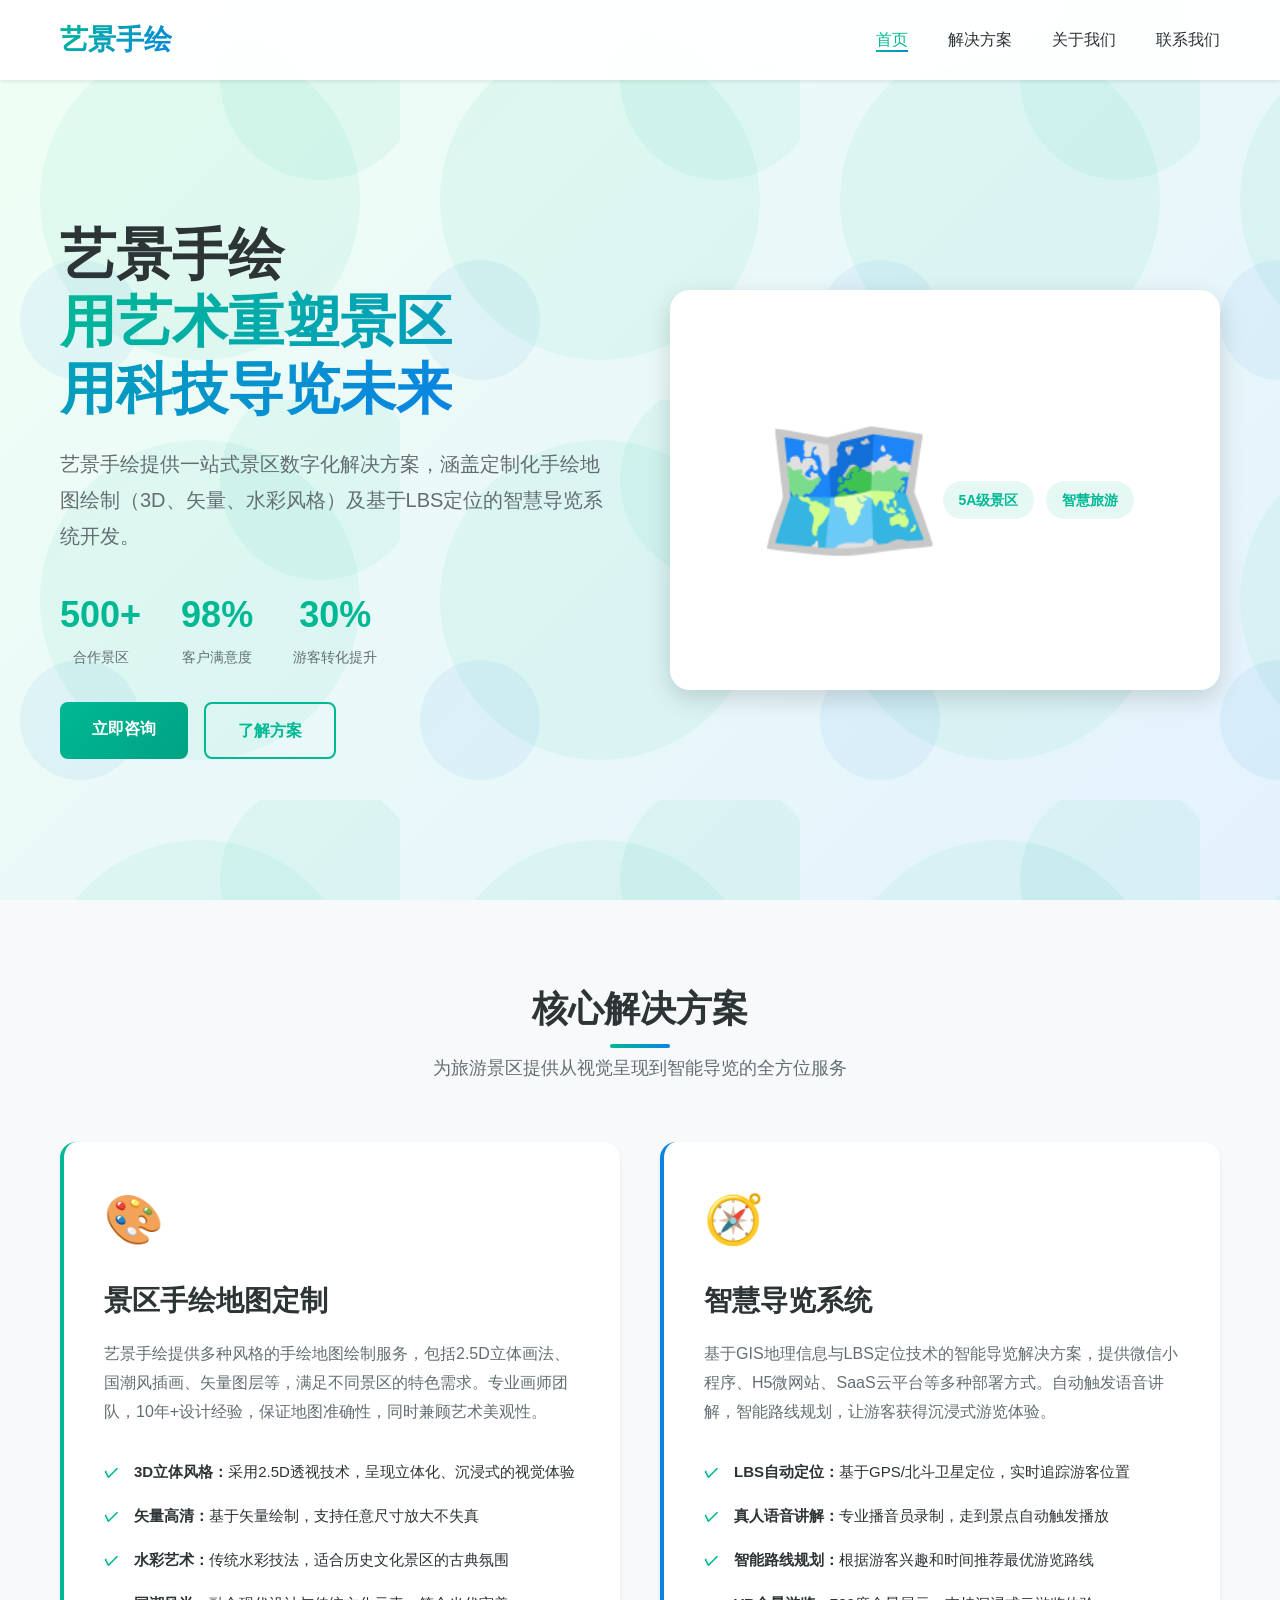
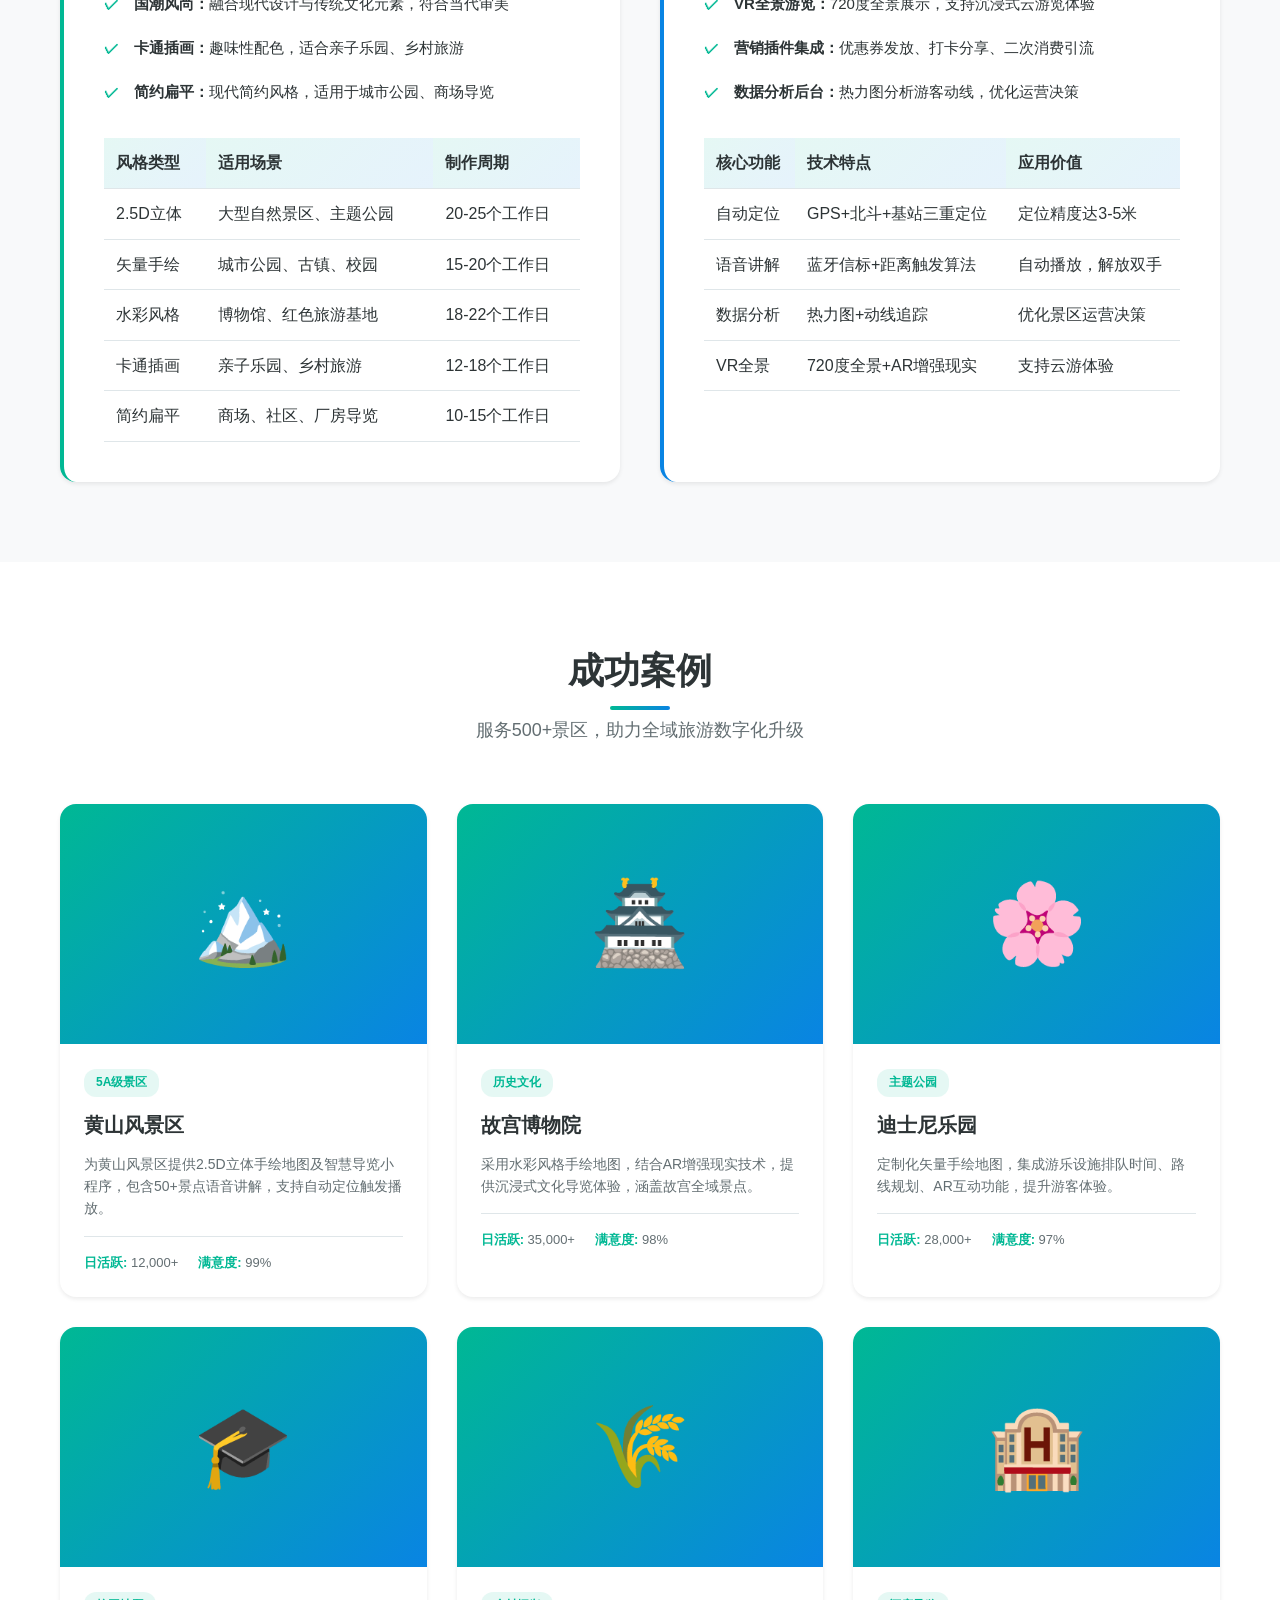
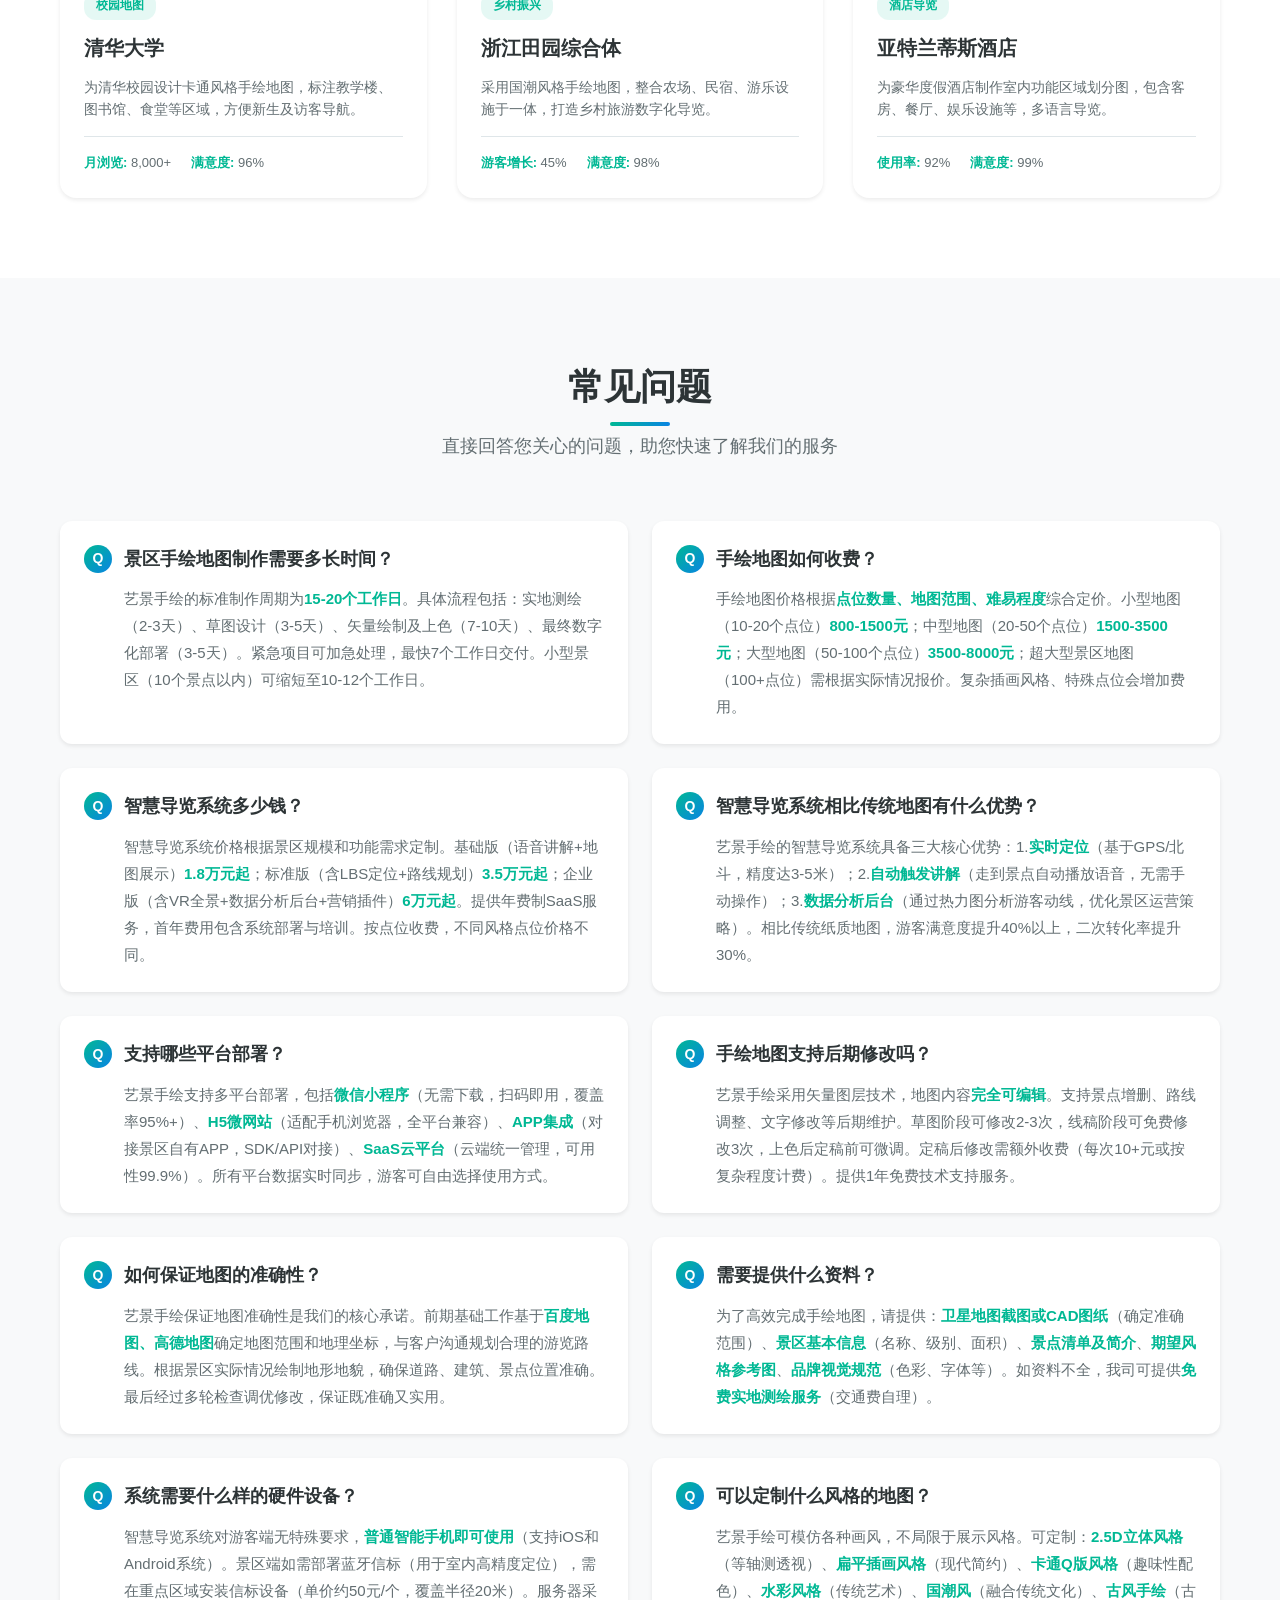
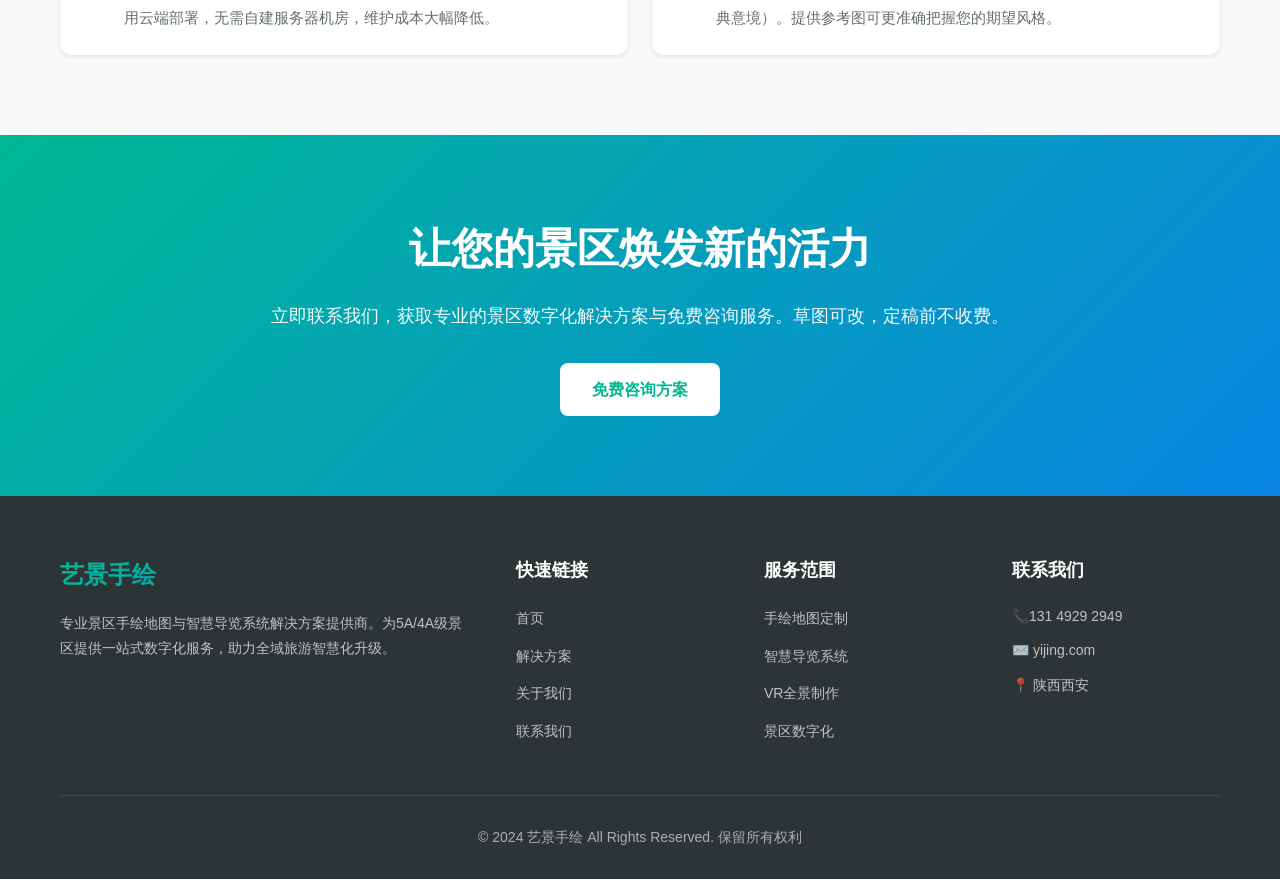
==== commit 35af734e: "Update index.html" ====
--- a/index.html
+++ b/index.html
@@ -338,9 +338,9 @@
                 <div class="footer-section">
                     <h4 class="footer-title">联系我们</h4>
                     <ul class="footer-contact">
-                        <li>📞 400-888-8888</li>
-                        <li>✉️ contact@yijing.com</li>
-                        <li>📍 北京市朝阳区科技园</li>
+                        <li>📞131 4929 2949 </li>
+                        <li>✉️  yijing.com</li>
+                        <li>📍 陕西西安</li>
                     </ul>
                 </div>
             </div>
